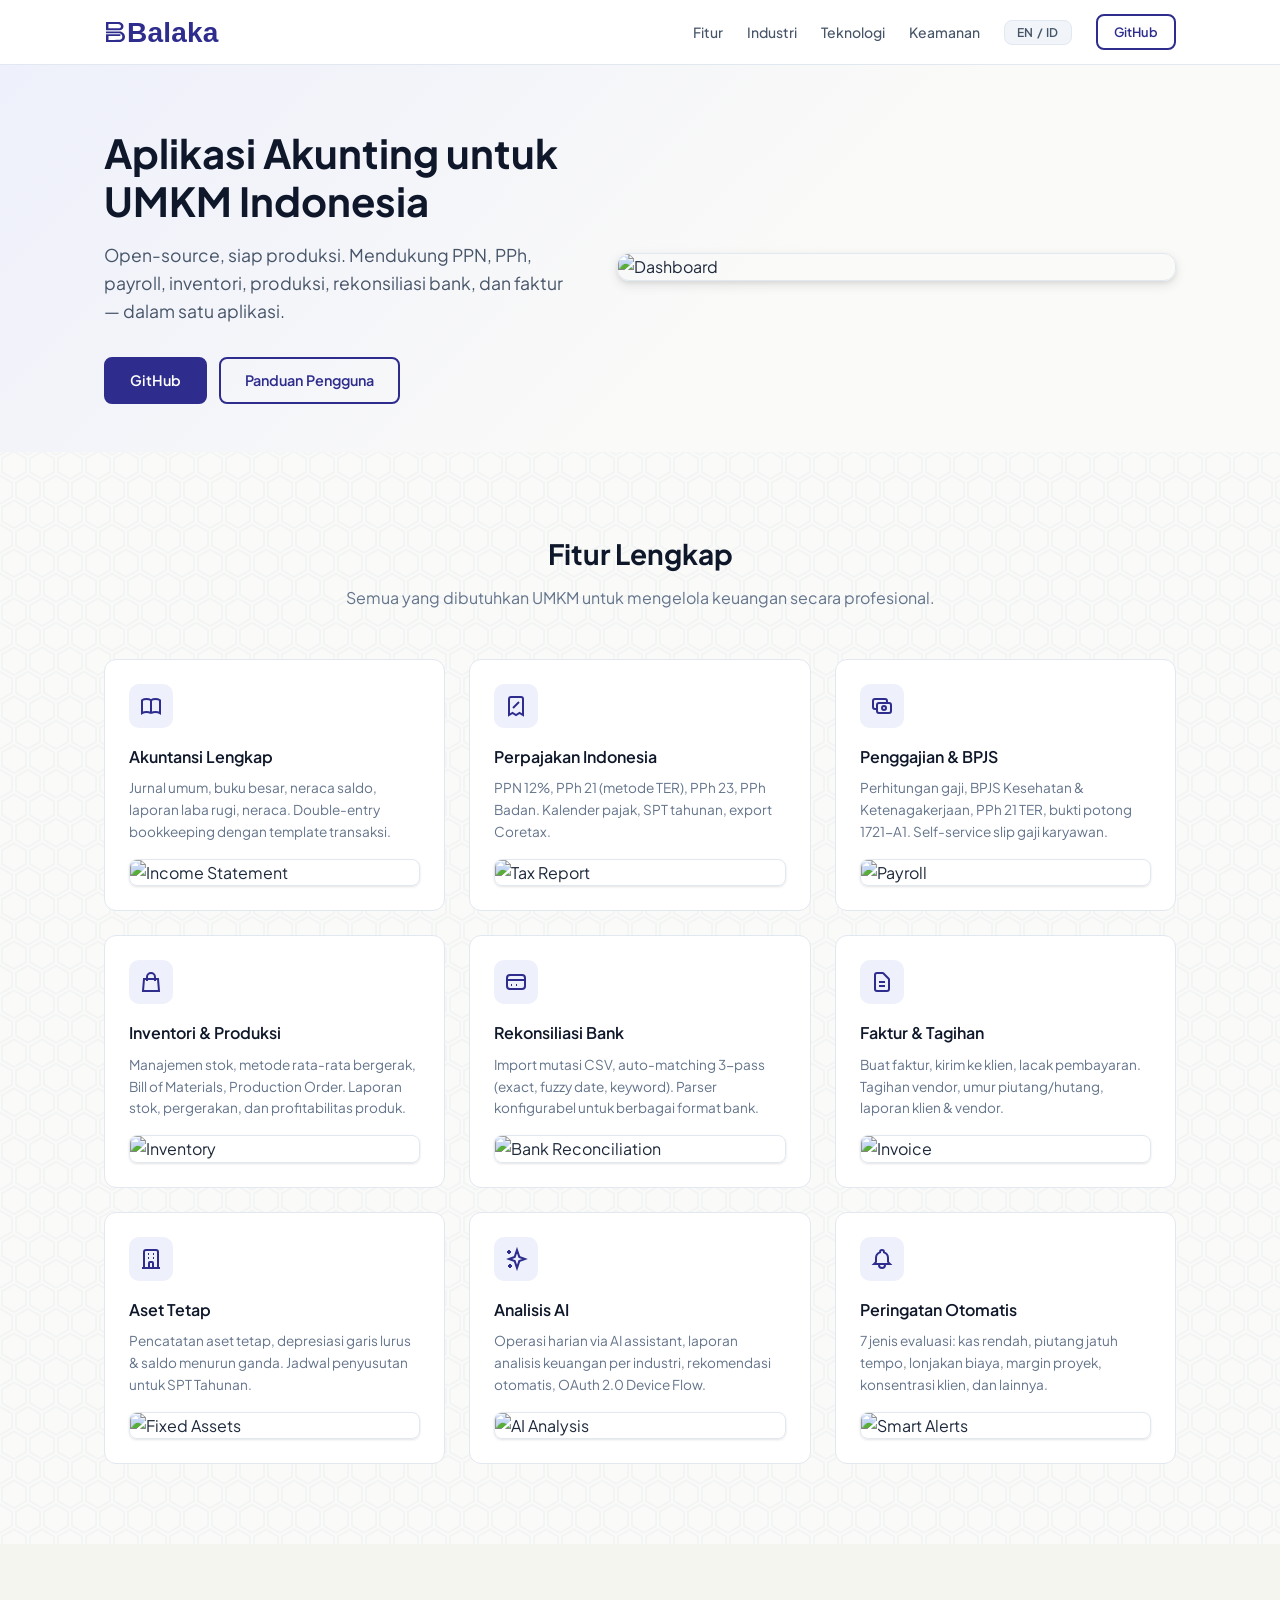
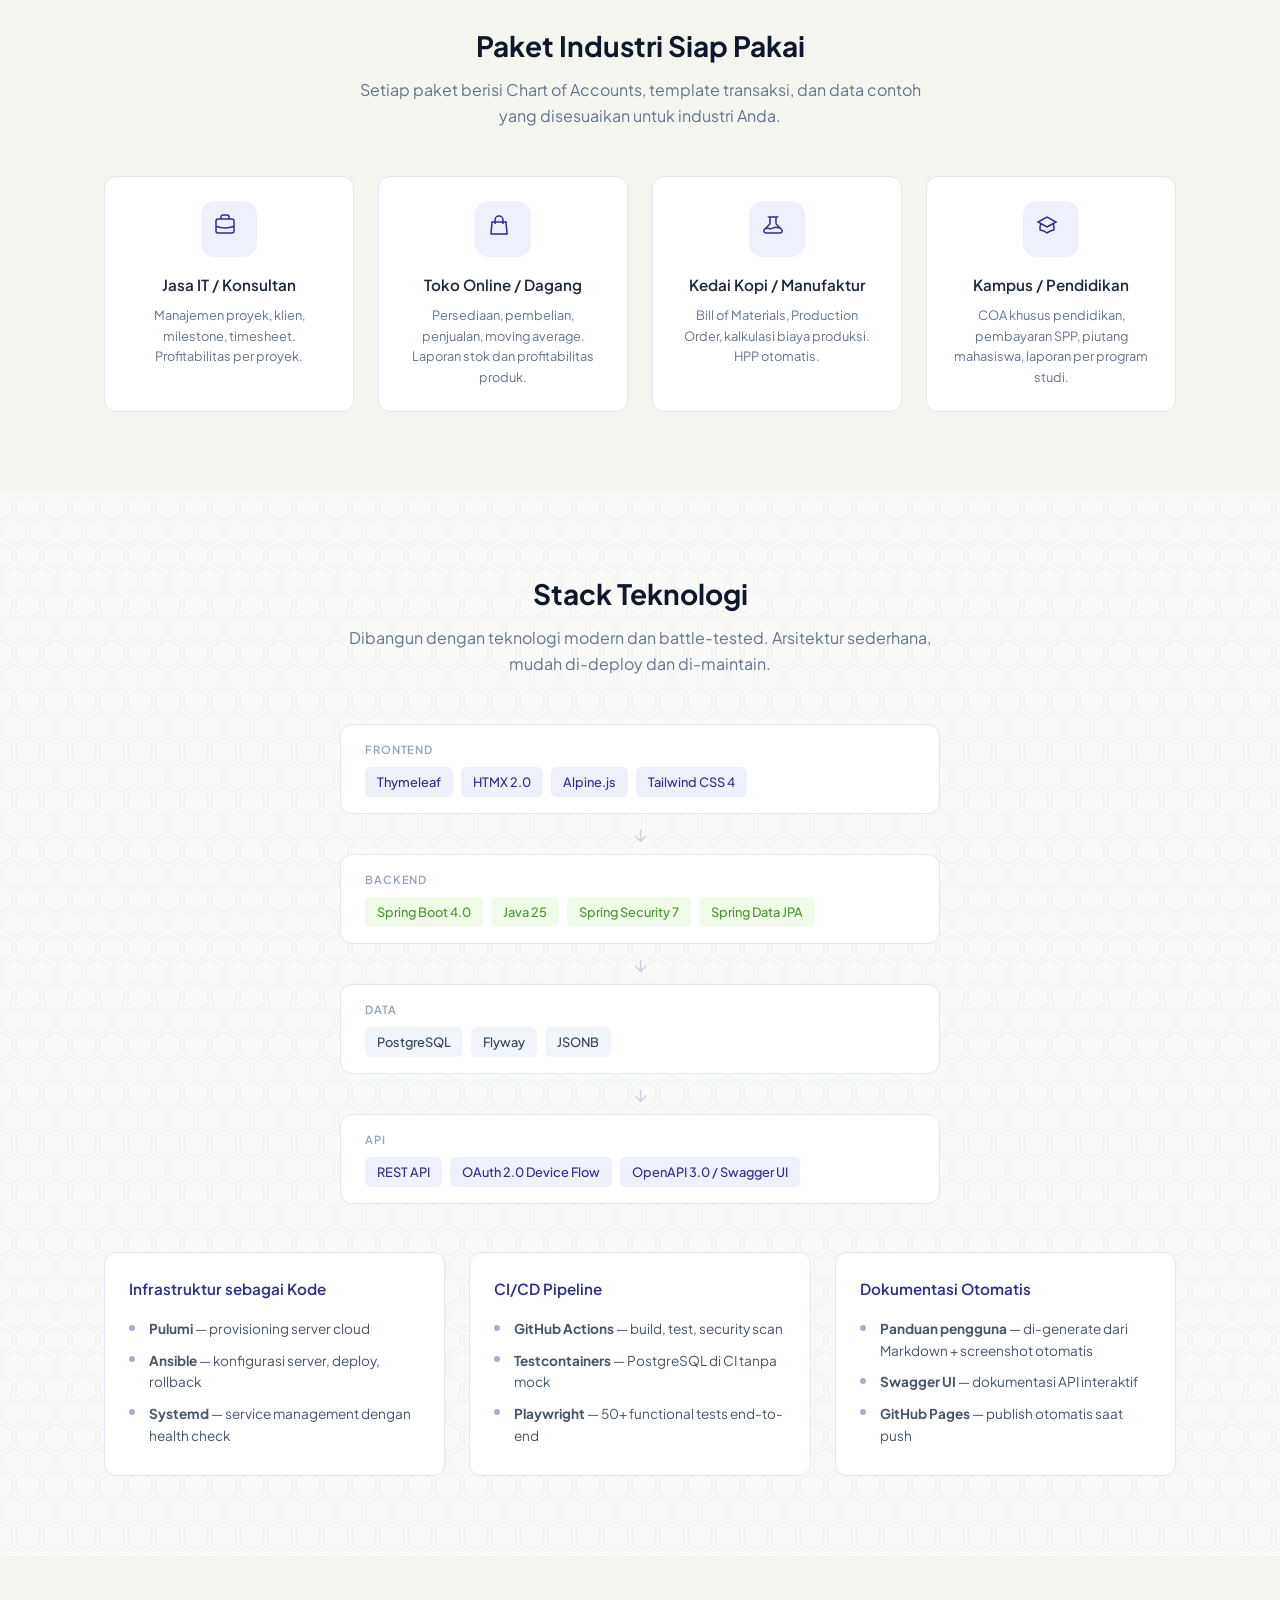
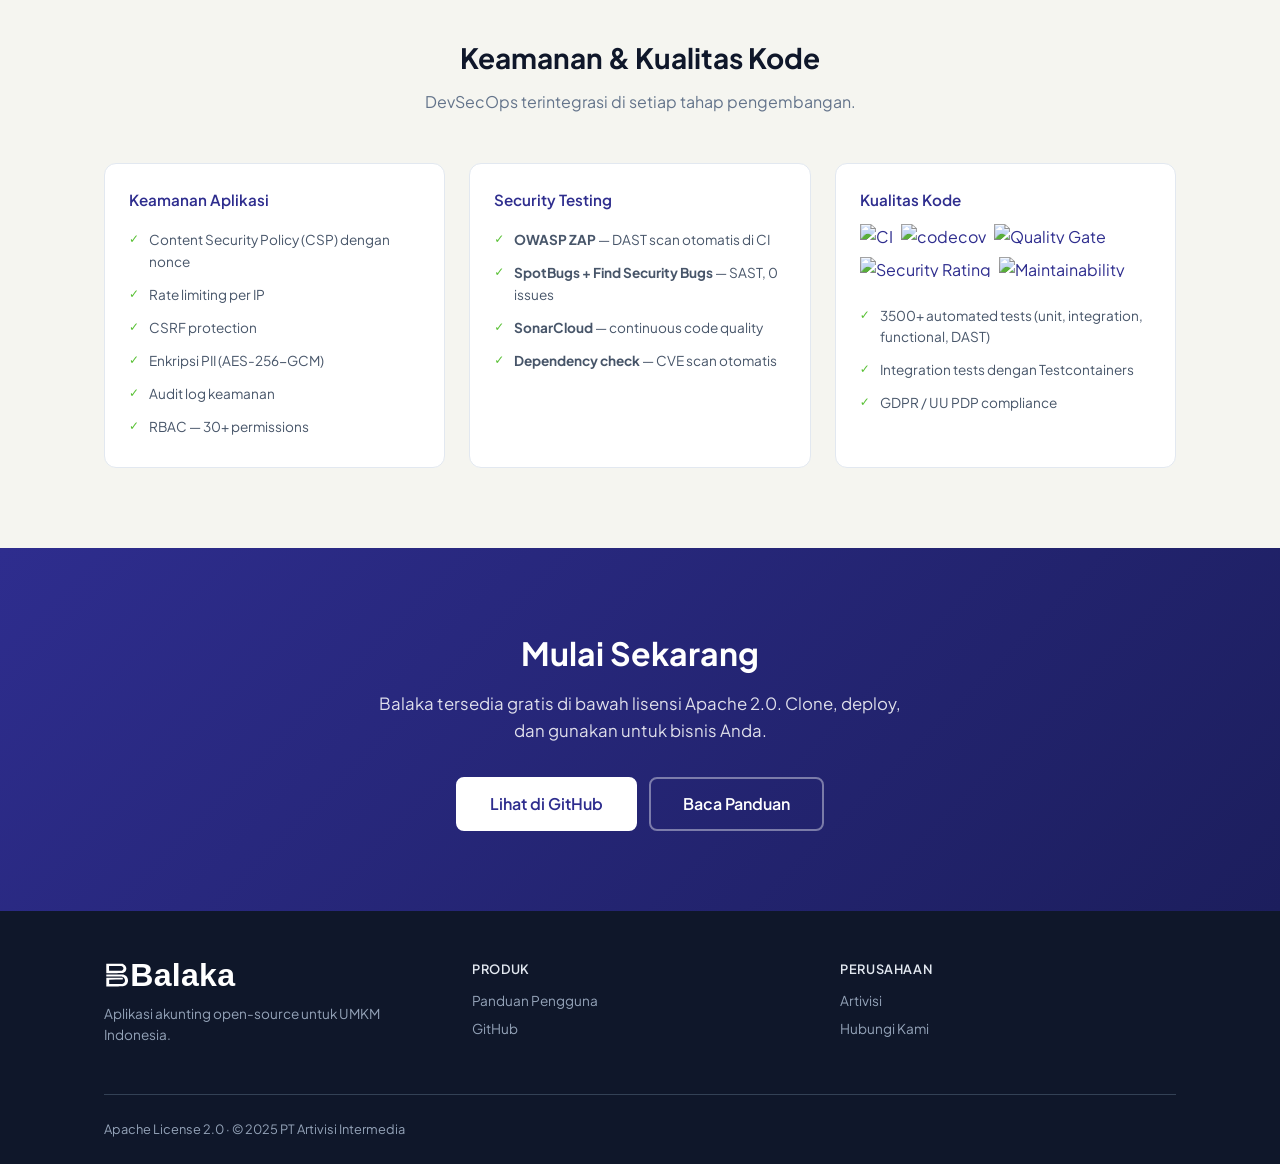
==== index.html @ e730ea61 "feat: add auto light/dark theme based on OS preference Uses prefers-color-scheme media query to swit" ====
<!DOCTYPE html>
<html lang="id">
<head>
<meta charset="UTF-8">
<meta name="viewport" content="width=device-width, initial-scale=1.0">
<title>Balaka — Aplikasi Akunting UMKM Indonesia</title>
<meta name="description" content="Open-source accounting application for Indonesian small businesses. Tax-compliant, multi-industry, production-ready.">
<link rel="icon" type="image/svg+xml" href="favicon.svg">
<link rel="preconnect" href="https://fonts.googleapis.com">
<link rel="preconnect" href="https://fonts.gstatic.com" crossorigin>
<link href="https://fonts.googleapis.com/css2?family=Plus+Jakarta+Sans:wght@400;500;600;700&display=swap" rel="stylesheet">
<link rel="stylesheet" href="style.css">
</head>
<body>

<!-- Navigation -->
<nav class="nav">
  <div class="container nav-inner">
    <a href="#" class="nav-logo">
      <img src="logo-full.svg" alt="Balaka" height="32" class="logo-light">
      <img src="logo-full-dark.svg" alt="Balaka" height="32" class="logo-dark">
    </a>
    <div class="nav-links">
      <a href="#features" data-id="Fitur" data-en="Features"></a>
      <a href="#industries" data-id="Industri" data-en="Industries"></a>
      <a href="#technology" data-id="Teknologi" data-en="Technology"></a>
      <a href="#security" data-id="Keamanan" data-en="Security"></a>
      <button class="lang-toggle" onclick="toggleLang()" title="Switch language">EN / ID</button>
      <a href="https://github.com/artivisi/balaka" class="btn btn-sm btn-outline">GitHub</a>
    </div>
    <button class="nav-menu-btn" onclick="toggleMenu()" aria-label="Menu">
      <svg width="24" height="24" fill="none" stroke="currentColor" stroke-width="2"><path d="M4 6h16M4 12h16M4 18h16"/></svg>
    </button>
  </div>
  <div class="nav-mobile" id="mobile-menu">
    <a href="#features" onclick="toggleMenu()" data-id="Fitur" data-en="Features"></a>
    <a href="#industries" onclick="toggleMenu()" data-id="Industri" data-en="Industries"></a>
    <a href="#technology" onclick="toggleMenu()" data-id="Teknologi" data-en="Technology"></a>
    <a href="#security" onclick="toggleMenu()" data-id="Keamanan" data-en="Security"></a>
    <button class="lang-toggle" onclick="toggleLang()" style="margin:0.5rem 0;">EN / ID</button>
    <a href="https://github.com/artivisi/balaka" class="btn btn-sm btn-outline">GitHub</a>
  </div>
</nav>

<!-- Hero -->
<header class="hero">
  <div class="container hero-inner">
    <div class="hero-text">
      <h1>
        <span data-id="Aplikasi Akunting untuk UMKM Indonesia" data-en="Accounting Application for Indonesian SMEs"></span>
      </h1>
      <p class="hero-sub" data-id="Open-source, siap produksi. Mendukung PPN, PPh, payroll, inventori, produksi, rekonsiliasi bank, dan faktur — dalam satu aplikasi." data-en="Open-source, production-ready. Supports VAT, income tax, payroll, inventory, production, bank reconciliation, and invoicing — in one application."></p>
      <div class="hero-actions">
        <a href="https://github.com/artivisi/balaka" class="btn btn-primary">GitHub</a>
        <a href="https://artivisi.com/balaka/" class="btn btn-outline" data-id="Panduan Pengguna" data-en="User Manual"></a>
      </div>
    </div>
    <div class="hero-screenshot">
      <img src="https://artivisi.com/balaka/screenshots/service/dashboard.png" alt="Dashboard" loading="lazy">
    </div>
  </div>
</header>

<!-- Features -->
<section id="features" class="section">
  <div class="container">
    <h2 class="section-title" data-id="Fitur Lengkap" data-en="Complete Features"></h2>
    <p class="section-sub" data-id="Semua yang dibutuhkan UMKM untuk mengelola keuangan secara profesional." data-en="Everything SMEs need to manage finances professionally."></p>

    <div class="features-grid">

      <div class="feature-card">
        <div class="feature-icon">
          <svg width="24" height="24" fill="none" stroke="currentColor" stroke-width="2"><path d="M12 6.253v13m0-13C10.832 5.477 9.246 5 7.5 5S4.168 5.477 3 6.253v13C4.168 18.477 5.754 18 7.5 18s3.332.477 4.5 1.253m0-13C13.168 5.477 14.754 5 16.5 5c1.747 0 3.332.477 4.5 1.253v13C19.832 18.477 18.247 18 16.5 18c-1.746 0-3.332.477-4.5 1.253"/></svg>
        </div>
        <h3 data-id="Akuntansi Lengkap" data-en="Full Accounting"></h3>
        <p data-id="Jurnal umum, buku besar, neraca saldo, laporan laba rugi, neraca. Double-entry bookkeeping dengan template transaksi." data-en="General ledger, trial balance, income statement, balance sheet. Double-entry bookkeeping with transaction templates."></p>
        <img src="https://artivisi.com/balaka/screenshots/service/report-income-statement.png" alt="Income Statement" class="feature-screenshot" loading="lazy">
      </div>

      <div class="feature-card">
        <div class="feature-icon">
          <svg width="24" height="24" fill="none" stroke="currentColor" stroke-width="2"><path d="M9 14l6-6m-5.5.5h.01m4.99 5h.01M19 21V5a2 2 0 00-2-2H7a2 2 0 00-2 2v16l3.5-2 3.5 2 3.5-2 3.5 2z"/></svg>
        </div>
        <h3 data-id="Perpajakan Indonesia" data-en="Indonesian Tax Compliance"></h3>
        <p data-id="PPN 12%, PPh 21 (metode TER), PPh 23, PPh Badan. Kalender pajak, SPT tahunan, export Coretax." data-en="12% VAT, Income Tax Art. 21 (TER method), Art. 23, Corporate Tax. Tax calendar, annual returns, Coretax export."></p>
        <img src="https://artivisi.com/balaka/screenshots/reports-ppn-summary.png" alt="Tax Report" class="feature-screenshot" loading="lazy">
      </div>

      <div class="feature-card">
        <div class="feature-icon">
          <svg width="24" height="24" fill="none" stroke="currentColor" stroke-width="2"><path d="M17 9V7a2 2 0 00-2-2H5a2 2 0 00-2 2v6a2 2 0 002 2h2m2 4h10a2 2 0 002-2v-6a2 2 0 00-2-2H9a2 2 0 00-2 2v6a2 2 0 002 2zm7-5a2 2 0 11-4 0 2 2 0 014 0z"/></svg>
        </div>
        <h3 data-id="Penggajian & BPJS" data-en="Payroll & Social Security"></h3>
        <p data-id="Perhitungan gaji, BPJS Kesehatan & Ketenagakerjaan, PPh 21 TER, bukti potong 1721-A1. Self-service slip gaji karyawan." data-en="Salary calculation, health & employment insurance, PPh 21 TER method, tax withholding certificates. Employee self-service payslips."></p>
        <img src="https://artivisi.com/balaka/screenshots/payroll-detail.png" alt="Payroll" class="feature-screenshot" loading="lazy">
      </div>

      <div class="feature-card">
        <div class="feature-icon">
          <svg width="24" height="24" fill="none" stroke="currentColor" stroke-width="2"><path d="M16 11V7a4 4 0 00-8 0v4M5 9h14l1 12H4L5 9z"/></svg>
        </div>
        <h3 data-id="Inventori & Produksi" data-en="Inventory & Production"></h3>
        <p data-id="Manajemen stok, metode rata-rata bergerak, Bill of Materials, Production Order. Laporan stok, pergerakan, dan profitabilitas produk." data-en="Stock management, moving average costing, Bill of Materials, Production Orders. Stock, movement, and product profitability reports."></p>
        <img src="https://artivisi.com/balaka/screenshots/seller/report-stock-balance.png" alt="Inventory" class="feature-screenshot" loading="lazy">
      </div>

      <div class="feature-card">
        <div class="feature-icon">
          <svg width="24" height="24" fill="none" stroke="currentColor" stroke-width="2"><path d="M3 10h18M7 15h1m4 0h1m-7 4h12a3 3 0 003-3V8a3 3 0 00-3-3H6a3 3 0 00-3 3v8a3 3 0 003 3z"/></svg>
        </div>
        <h3 data-id="Rekonsiliasi Bank" data-en="Bank Reconciliation"></h3>
        <p data-id="Import mutasi CSV, auto-matching 3-pass (exact, fuzzy date, keyword). Parser konfigurabel untuk berbagai format bank." data-en="CSV statement import, 3-pass auto-matching (exact, fuzzy date, keyword). Configurable parsers for various bank formats."></p>
        <img src="https://artivisi.com/balaka/screenshots/bank-recon/recon-detail.png" alt="Bank Reconciliation" class="feature-screenshot" loading="lazy">
      </div>

      <div class="feature-card">
        <div class="feature-icon">
          <svg width="24" height="24" fill="none" stroke="currentColor" stroke-width="2"><path d="M9 12h6m-6 4h6m2 5H7a2 2 0 01-2-2V5a2 2 0 012-2h5.586a1 1 0 01.707.293l5.414 5.414a1 1 0 01.293.707V19a2 2 0 01-2 2z"/></svg>
        </div>
        <h3 data-id="Faktur & Tagihan" data-en="Invoices & Bills"></h3>
        <p data-id="Buat faktur, kirim ke klien, lacak pembayaran. Tagihan vendor, umur piutang/hutang, laporan klien & vendor." data-en="Create invoices, send to clients, track payments. Vendor bills, receivable/payable aging, client & vendor statements."></p>
        <img src="https://artivisi.com/balaka/screenshots/service/clients-list.png" alt="Invoice" class="feature-screenshot" loading="lazy">
      </div>

      <div class="feature-card">
        <div class="feature-icon">
          <svg width="24" height="24" fill="none" stroke="currentColor" stroke-width="2"><path d="M19 21V5a2 2 0 00-2-2H7a2 2 0 00-2 2v16m14 0h2m-2 0h-5m-9 0H3m2 0h5M9 7h1m-1 4h1m4-4h1m-1 4h1m-5 10v-5a1 1 0 011-1h2a1 1 0 011 1v5m-4 0h4"/></svg>
        </div>
        <h3 data-id="Aset Tetap" data-en="Fixed Assets"></h3>
        <p data-id="Pencatatan aset tetap, depresiasi garis lurus & saldo menurun ganda. Jadwal penyusutan untuk SPT Tahunan." data-en="Fixed asset recording, straight-line & double-declining depreciation. Depreciation schedules for annual tax returns."></p>
        <img src="https://artivisi.com/balaka/screenshots/assets-depreciation.png" alt="Fixed Assets" class="feature-screenshot" loading="lazy">
      </div>

      <div class="feature-card">
        <div class="feature-icon">
          <svg width="24" height="24" fill="none" stroke="currentColor" stroke-width="2"><path d="M5 3v4M3 5h4M6 17v4m-2-2h4m5-16l2.286 6.857L21 12l-5.714 2.143L13 21l-2.286-6.857L5 12l5.714-2.143L13 3z"/></svg>
        </div>
        <h3 data-id="Analisis AI" data-en="AI Analysis"></h3>
        <p data-id="Operasi harian via AI assistant, laporan analisis keuangan per industri, rekomendasi otomatis, OAuth 2.0 Device Flow." data-en="Daily operations via AI assistant, industry-specific financial analysis reports, automated recommendations, OAuth 2.0 Device Flow."></p>
        <img src="https://artivisi.com/balaka/screenshots/analysis-reports/detail-top.png" alt="AI Analysis" class="feature-screenshot" loading="lazy">
      </div>

      <div class="feature-card">
        <div class="feature-icon">
          <svg width="24" height="24" fill="none" stroke="currentColor" stroke-width="2"><path d="M15 17h5l-1.405-1.405A2.032 2.032 0 0118 14.158V11a6.002 6.002 0 00-4-5.659V5a2 2 0 10-4 0v.341C7.67 6.165 6 8.388 6 11v3.159c0 .538-.214 1.055-.595 1.436L4 17h5m6 0v1a3 3 0 11-6 0v-1m6 0H9"/></svg>
        </div>
        <h3 data-id="Peringatan Otomatis" data-en="Smart Alerts"></h3>
        <p data-id="7 jenis evaluasi: kas rendah, piutang jatuh tempo, lonjakan biaya, margin proyek, konsentrasi klien, dan lainnya." data-en="7 evaluator types: low cash, overdue receivables, expense spikes, project margin drops, client concentration, and more."></p>
        <img src="https://artivisi.com/balaka/screenshots/tax-calendar.png" alt="Smart Alerts" class="feature-screenshot" loading="lazy">
      </div>

    </div>
  </div>
</section>

<!-- Industries -->
<section id="industries" class="section section-alt">
  <div class="container">
    <h2 class="section-title" data-id="Paket Industri Siap Pakai" data-en="Ready-to-Use Industry Packs"></h2>
    <p class="section-sub" data-id="Setiap paket berisi Chart of Accounts, template transaksi, dan data contoh yang disesuaikan untuk industri Anda." data-en="Each pack includes Chart of Accounts, transaction templates, and sample data tailored for your industry."></p>

    <div class="industry-grid">
      <div class="industry-card">
        <div class="industry-icon">
          <svg width="32" height="32" fill="none" stroke="currentColor" stroke-width="1.5"><path d="M21 13.255A23.931 23.931 0 0112 15c-3.183 0-6.22-.62-9-1.745M16 6V4a2 2 0 00-2-2h-4a2 2 0 00-2 2v2m4 6h.01M5 20h14a2 2 0 002-2V8a2 2 0 00-2-2H5a2 2 0 00-2 2v10a2 2 0 002 2z"/></svg>
        </div>
        <h3 data-id="Jasa IT / Konsultan" data-en="IT / Consulting Services"></h3>
        <p data-id="Manajemen proyek, klien, milestone, timesheet. Profitabilitas per proyek." data-en="Project management, clients, milestones, timesheets. Per-project profitability."></p>
      </div>
      <div class="industry-card">
        <div class="industry-icon">
          <svg width="32" height="32" fill="none" stroke="currentColor" stroke-width="1.5"><path d="M16 11V7a4 4 0 00-8 0v4M5 9h14l1 12H4L5 9z"/></svg>
        </div>
        <h3 data-id="Toko Online / Dagang" data-en="Online Seller / Trading"></h3>
        <p data-id="Persediaan, pembelian, penjualan, moving average. Laporan stok dan profitabilitas produk." data-en="Inventory, purchases, sales, moving average costing. Stock and product profitability reports."></p>
      </div>
      <div class="industry-card">
        <div class="industry-icon">
          <svg width="32" height="32" fill="none" stroke="currentColor" stroke-width="1.5"><path d="M19.428 15.428a2 2 0 00-1.022-.547l-2.387-.477a6 6 0 00-3.86.517l-.318.158a6 6 0 01-3.86.517L6.05 15.21a2 2 0 00-1.806.547M8 4h8l-1 1v5.172a2 2 0 00.586 1.414l5 5c1.26 1.26.367 3.414-1.415 3.414H4.828c-1.782 0-2.674-2.154-1.414-3.414l5-5A2 2 0 009 10.172V5L8 4z"/></svg>
        </div>
        <h3 data-id="Kedai Kopi / Manufaktur" data-en="Coffee Shop / Manufacturing"></h3>
        <p data-id="Bill of Materials, Production Order, kalkulasi biaya produksi. HPP otomatis." data-en="Bill of Materials, Production Orders, production cost calculation. Automatic COGS."></p>
      </div>
      <div class="industry-card">
        <div class="industry-icon">
          <svg width="32" height="32" fill="none" stroke="currentColor" stroke-width="1.5"><path d="M12 14l9-5-9-5-9 5 9 5z M12 14l6.16-3.422a12.083 12.083 0 01.665 6.479A11.952 11.952 0 0012 20.055a11.952 11.952 0 00-6.824-2.998 12.078 12.078 0 01.665-6.479L12 14z"/></svg>
        </div>
        <h3 data-id="Kampus / Pendidikan" data-en="Campus / Education"></h3>
        <p data-id="COA khusus pendidikan, pembayaran SPP, piutang mahasiswa, laporan per program studi." data-en="Education-specific COA, tuition payments, student receivables, per-program reports."></p>
      </div>
    </div>
  </div>
</section>

<!-- Technology -->
<section id="technology" class="section">
  <div class="container">
    <h2 class="section-title" data-id="Stack Teknologi" data-en="Technology Stack"></h2>
    <p class="section-sub" data-id="Dibangun dengan teknologi modern dan battle-tested. Arsitektur sederhana, mudah di-deploy dan di-maintain." data-en="Built with modern, battle-tested technology. Simple architecture, easy to deploy and maintain."></p>

    <div class="arch-diagram">
      <div class="arch-layer">
        <div class="arch-label">Frontend</div>
        <div class="arch-items">
          <span class="arch-badge">Thymeleaf</span>
          <span class="arch-badge">HTMX 2.0</span>
          <span class="arch-badge">Alpine.js</span>
          <span class="arch-badge">Tailwind CSS 4</span>
        </div>
      </div>
      <div class="arch-arrow">&darr;</div>
      <div class="arch-layer">
        <div class="arch-label">Backend</div>
        <div class="arch-items">
          <span class="arch-badge accent">Spring Boot 4.0</span>
          <span class="arch-badge accent">Java 25</span>
          <span class="arch-badge accent">Spring Security 7</span>
          <span class="arch-badge accent">Spring Data JPA</span>
        </div>
      </div>
      <div class="arch-arrow">&darr;</div>
      <div class="arch-layer">
        <div class="arch-label">Data</div>
        <div class="arch-items">
          <span class="arch-badge dark">PostgreSQL</span>
          <span class="arch-badge dark">Flyway</span>
          <span class="arch-badge dark">JSONB</span>
        </div>
      </div>
      <div class="arch-arrow">&darr;</div>
      <div class="arch-layer">
        <div class="arch-label">API</div>
        <div class="arch-items">
          <span class="arch-badge">REST API</span>
          <span class="arch-badge">OAuth 2.0 Device Flow</span>
          <span class="arch-badge">OpenAPI 3.0 / Swagger UI</span>
        </div>
      </div>
    </div>

    <div class="tech-grid">
      <div class="tech-card">
        <h3 data-id="Infrastruktur sebagai Kode" data-en="Infrastructure as Code"></h3>
        <ul>
          <li><strong>Pulumi</strong> <span data-id="— provisioning server cloud" data-en="— cloud server provisioning"></span></li>
          <li><strong>Ansible</strong> <span data-id="— konfigurasi server, deploy, rollback" data-en="— server configuration, deployment, rollback"></span></li>
          <li><strong>Systemd</strong> <span data-id="— service management dengan health check" data-en="— service management with health checks"></span></li>
        </ul>
      </div>
      <div class="tech-card">
        <h3 data-id="CI/CD Pipeline" data-en="CI/CD Pipeline"></h3>
        <ul>
          <li><strong>GitHub Actions</strong> <span data-id="— build, test, security scan" data-en="— build, test, security scan"></span></li>
          <li><strong>Testcontainers</strong> <span data-id="— PostgreSQL di CI tanpa mock" data-en="— real PostgreSQL in CI, no mocks"></span></li>
          <li><strong>Playwright</strong> <span data-id="— 50+ functional tests end-to-end" data-en="— 3500+ tests (unit, integration, E2E, DAST)"></span></li>
        </ul>
      </div>
      <div class="tech-card">
        <h3 data-id="Dokumentasi Otomatis" data-en="Automated Documentation"></h3>
        <ul>
          <li><strong data-id="Panduan pengguna" data-en="User manual"></strong> <span data-id="— di-generate dari Markdown + screenshot otomatis" data-en="— generated from Markdown + automated screenshots"></span></li>
          <li><strong>Swagger UI</strong> <span data-id="— dokumentasi API interaktif" data-en="— interactive API documentation"></span></li>
          <li><strong>GitHub Pages</strong> <span data-id="— publish otomatis saat push" data-en="— auto-publish on push"></span></li>
        </ul>
      </div>
    </div>
  </div>
</section>

<!-- Security & Quality -->
<section id="security" class="section section-alt">
  <div class="container">
    <h2 class="section-title" data-id="Keamanan & Kualitas Kode" data-en="Security & Code Quality"></h2>
    <p class="section-sub" data-id="DevSecOps terintegrasi di setiap tahap pengembangan." data-en="DevSecOps integrated at every stage of development."></p>

    <div class="security-grid">
      <div class="security-card">
        <h3 data-id="Keamanan Aplikasi" data-en="Application Security"></h3>
        <ul>
          <li data-id="Content Security Policy (CSP) dengan nonce" data-en="Content Security Policy (CSP) with nonce"></li>
          <li data-id="Rate limiting per IP" data-en="Per-IP rate limiting"></li>
          <li data-id="CSRF protection" data-en="CSRF protection"></li>
          <li data-id="Enkripsi PII (AES-256-GCM)" data-en="PII encryption (AES-256-GCM)"></li>
          <li data-id="Audit log keamanan" data-en="Security audit log"></li>
          <li data-id="RBAC — 30+ permissions" data-en="RBAC — 30+ permissions"></li>
        </ul>
      </div>
      <div class="security-card">
        <h3 data-id="Security Testing" data-en="Security Testing"></h3>
        <ul>
          <li><strong>OWASP ZAP</strong> <span data-id="— DAST scan otomatis di CI" data-en="— automated DAST scan in CI"></span></li>
          <li><strong>SpotBugs + Find Security Bugs</strong> <span data-id="— SAST, 0 issues" data-en="— SAST, 0 issues"></span></li>
          <li><strong>SonarCloud</strong> <span data-id="— continuous code quality" data-en="— continuous code quality"></span></li>
          <li><strong>Dependency check</strong> <span data-id="— CVE scan otomatis" data-en="— automated CVE scanning"></span></li>
        </ul>
      </div>
      <div class="security-card">
        <h3 data-id="Kualitas Kode" data-en="Code Quality"></h3>
        <div class="badges">
          <a href="https://github.com/artivisi/balaka/actions/workflows/ci.yml"><img src="https://github.com/artivisi/balaka/actions/workflows/ci.yml/badge.svg" alt="CI"></a>
          <a href="https://codecov.io/gh/artivisi/balaka"><img src="https://codecov.io/gh/artivisi/balaka/graph/badge.svg" alt="codecov"></a>
          <a href="https://sonarcloud.io/summary/new_code?id=artivisi_aplikasi-akunting"><img src="https://sonarcloud.io/api/project_badges/measure?project=artivisi_aplikasi-akunting&metric=alert_status" alt="Quality Gate"></a>
          <a href="https://sonarcloud.io/summary/new_code?id=artivisi_aplikasi-akunting"><img src="https://sonarcloud.io/api/project_badges/measure?project=artivisi_aplikasi-akunting&metric=security_rating" alt="Security Rating"></a>
          <a href="https://sonarcloud.io/summary/new_code?id=artivisi_aplikasi-akunting"><img src="https://sonarcloud.io/api/project_badges/measure?project=artivisi_aplikasi-akunting&metric=sqale_rating" alt="Maintainability"></a>
        </div>
        <ul style="margin-top:1rem;">
          <li data-id="3500+ automated tests (unit, integration, functional, DAST)" data-en="3500+ automated tests (unit, integration, functional, DAST)"></li>
          <li data-id="Integration tests dengan Testcontainers" data-en="Integration tests with Testcontainers"></li>
          <li data-id="GDPR / UU PDP compliance" data-en="GDPR / Indonesian PDP Act compliance"></li>
        </ul>
      </div>
    </div>
  </div>
</section>

<!-- CTA -->
<section class="section cta-section">
  <div class="container cta-inner">
    <h2 data-id="Mulai Sekarang" data-en="Get Started"></h2>
    <p data-id="Balaka tersedia gratis di bawah lisensi Apache 2.0. Clone, deploy, dan gunakan untuk bisnis Anda." data-en="Balaka is free under the Apache 2.0 license. Clone, deploy, and use it for your business."></p>
    <div class="cta-actions">
      <a href="https://github.com/artivisi/balaka" class="btn btn-primary btn-lg" data-id="Lihat di GitHub" data-en="View on GitHub"></a>
      <a href="https://artivisi.com/balaka/" class="btn btn-outline btn-lg" data-id="Baca Panduan" data-en="Read the Manual"></a>
    </div>
  </div>
</section>

<!-- Footer -->
<footer class="footer">
  <div class="container footer-inner">
    <div class="footer-brand">
      <img src="logo-full-dark.svg" alt="Balaka" height="28">
      <p data-id="Aplikasi akunting open-source untuk UMKM Indonesia." data-en="Open-source accounting application for Indonesian SMEs."></p>
    </div>
    <div class="footer-links">
      <div>
        <h4 data-id="Produk" data-en="Product"></h4>
        <a href="https://artivisi.com/balaka/" data-id="Panduan Pengguna" data-en="User Manual"></a>
        <a href="https://github.com/artivisi/balaka">GitHub</a>
      </div>
      <div>
        <h4 data-id="Perusahaan" data-en="Company"></h4>
        <a href="https://artivisi.com">Artivisi</a>
        <a href="mailto:info@artivisi.com" data-id="Hubungi Kami" data-en="Contact Us"></a>
      </div>
    </div>
    <div class="footer-bottom">
      <p>Apache License 2.0 &middot; &copy; 2025 <a href="https://artivisi.com">PT Artivisi Intermedia</a></p>
    </div>
  </div>
</footer>

<script>
let lang = (new URLSearchParams(location.search).get('lang')) || localStorage.getItem('balaka-lang') || 'id';
applyLang(lang);

function toggleLang() {
  lang = lang === 'id' ? 'en' : 'id';
  applyLang(lang);
}

function applyLang(l) {
  lang = l;
  localStorage.setItem('balaka-lang', l);
  document.documentElement.lang = l;
  document.querySelectorAll('[data-id]').forEach(el => {
    const text = el.getAttribute('data-' + l);
    if (text) el.textContent = text;
  });
  // Update URL without reload
  const url = new URL(location);
  url.searchParams.set('lang', l);
  history.replaceState(null, '', url);
}

function toggleMenu() {
  document.getElementById('mobile-menu').classList.toggle('open');
}

// Smooth scroll
document.querySelectorAll('a[href^="#"]').forEach(a => {
  a.addEventListener('click', e => {
    e.preventDefault();
    const target = document.querySelector(a.getAttribute('href'));
    if (target) target.scrollIntoView({ behavior: 'smooth', block: 'start' });
  });
});
</script>

</body>
</html>
---- style.css ----
/* ===== Variables ===== */
:root {
  --brand: #2E2D8E;
  --brand-light: #4654AC;
  --brand-dark: #1C1E5D;
  --brand-50: #eef0fb;
  --brand-100: #dde1f7;
  --accent: #58C034;
  --accent-dark: #47992a;

  --slate-50: #f8fafc;
  --slate-100: #f1f5f9;
  --slate-200: #e2e8f0;
  --slate-300: #cbd5e1;
  --slate-400: #94a3b8;
  --slate-500: #64748b;
  --slate-600: #475569;
  --slate-700: #334155;
  --slate-800: #1e293b;
  --slate-900: #0f172a;

  --radius: 12px;
  --radius-sm: 8px;
  --shadow: 0 1px 3px rgba(0,0,0,0.08), 0 1px 2px rgba(0,0,0,0.04);
  --shadow-lg: 0 4px 12px rgba(0,0,0,0.1), 0 2px 4px rgba(0,0,0,0.06);
}

/* ===== Reset ===== */
*, *::before, *::after { box-sizing: border-box; margin: 0; padding: 0; }
html { scroll-behavior: smooth; scroll-padding-top: 5rem; }
body {
  font-family: 'Plus Jakarta Sans', system-ui, -apple-system, sans-serif;
  color: var(--slate-800);
  line-height: 1.6;
  background-color: #fafaf8;
  background-image: url("data:image/svg+xml,%3Csvg xmlns='http://www.w3.org/2000/svg' width='28' height='49' viewBox='0 0 28 49'%3E%3Cg fill-rule='evenodd'%3E%3Cg fill='%23cbd5e1' fill-opacity='0.15'%3E%3Cpath d='M13.99 9.25l13 7.5v15l-13 7.5L1 31.75v-15l12.99-7.5zM3 17.9v12.7l10.99 6.34 11-6.35V17.9l-11-6.34L3 17.9zM0 15l12.98-7.5V0h-2v6.35L0 12.69v2.3zm0 18.5L12.98 41v8h-2v-6.85L0 35.81v-2.3zM15 0v7.5L27.99 15H28v-2.31h-.01L17 6.35V0h-2zm0 49v-8l12.99-7.5H28v2.31h-.01L17 42.15V49h-2z'/%3E%3C/g%3E%3C/g%3E%3C/svg%3E");
  -webkit-font-smoothing: antialiased;
}
img { max-width: 100%; height: auto; display: block; }
a { color: var(--brand); text-decoration: none; }
a:hover { color: var(--brand-light); }
ul { list-style: none; }

/* ===== Layout ===== */
.container {
  max-width: 1120px;
  margin: 0 auto;
  padding: 0 1.5rem;
}

/* ===== Buttons ===== */
.btn {
  display: inline-flex;
  align-items: center;
  justify-content: center;
  padding: 0.625rem 1.5rem;
  border-radius: var(--radius-sm);
  font-family: inherit;
  font-size: 0.9rem;
  font-weight: 600;
  cursor: pointer;
  transition: all 0.15s ease;
  border: 2px solid transparent;
}
.btn-primary {
  background: var(--brand);
  color: white;
  border-color: var(--brand);
}
.btn-primary:hover { background: var(--brand-light); border-color: var(--brand-light); color: white; }
.btn-outline {
  background: transparent;
  color: var(--brand);
  border-color: var(--brand);
}
.btn-outline:hover { background: var(--brand-50); color: var(--brand); }
.btn-sm { padding: 0.375rem 1rem; font-size: 0.8rem; }
.btn-lg { padding: 0.75rem 2rem; font-size: 1rem; }

/* ===== Nav ===== */
.nav {
  position: sticky;
  top: 0;
  z-index: 100;
  background: white;
  border-bottom: 1px solid var(--slate-200);
}
.nav-inner {
  display: flex;
  align-items: center;
  justify-content: space-between;
  height: 4rem;
}
.nav-logo img { height: 28px; }
.nav-logo .logo-dark { display: none; }
.nav-links {
  display: flex;
  align-items: center;
  gap: 1.5rem;
}
.nav-links a:not(.btn) {
  font-size: 0.875rem;
  font-weight: 500;
  color: var(--slate-600);
}
.nav-links a:not(.btn):hover { color: var(--brand); }
.nav-menu-btn {
  display: none;
  background: none;
  border: none;
  cursor: pointer;
  color: var(--slate-600);
}
.nav-mobile {
  display: none;
  flex-direction: column;
  padding: 1rem 1.5rem;
  border-top: 1px solid var(--slate-200);
  background: white;
}
.nav-mobile.open { display: flex; }
.nav-mobile a { padding: 0.5rem 0; font-size: 0.9rem; color: var(--slate-600); }
.lang-toggle {
  background: var(--slate-100);
  border: 1px solid var(--slate-200);
  border-radius: var(--radius-sm);
  padding: 0.25rem 0.75rem;
  font-size: 0.75rem;
  font-weight: 600;
  font-family: inherit;
  color: var(--slate-600);
  cursor: pointer;
  letter-spacing: 0.05em;
}
.lang-toggle:hover { background: var(--slate-200); }

@media (max-width: 768px) {
  .nav-links { display: none; }
  .nav-menu-btn { display: block; }
}

/* ===== Hero ===== */
.hero {
  padding: 4rem 0 3rem;
  background: linear-gradient(135deg, var(--brand-50) 0%, #fafaf8 60%);
}
.hero-inner {
  display: grid;
  grid-template-columns: 1fr 1.2fr;
  gap: 3rem;
  align-items: center;
}
.hero h1 {
  font-size: 2.5rem;
  font-weight: 700;
  line-height: 1.2;
  color: var(--slate-900);
  margin-bottom: 1rem;
}
.hero-sub {
  font-size: 1.1rem;
  color: var(--slate-600);
  margin-bottom: 2rem;
  max-width: 500px;
}
.hero-actions { display: flex; gap: 0.75rem; flex-wrap: wrap; }
.hero-screenshot img {
  border-radius: var(--radius);
  box-shadow: var(--shadow-lg);
  border: 1px solid var(--slate-200);
}

@media (max-width: 768px) {
  .hero-inner { grid-template-columns: 1fr; text-align: center; }
  .hero h1 { font-size: 1.75rem; }
  .hero-sub { margin-left: auto; margin-right: auto; }
  .hero-actions { justify-content: center; }
  .hero-screenshot { order: -1; }
}

/* ===== Sections ===== */
.section { padding: 5rem 0; }
.section-alt { background: #f5f5f0; }
.section-title {
  font-size: 1.75rem;
  font-weight: 700;
  color: var(--slate-900);
  text-align: center;
  margin-bottom: 0.5rem;
}
.section-sub {
  text-align: center;
  color: var(--slate-500);
  max-width: 600px;
  margin: 0 auto 3rem;
}

/* ===== Features Grid ===== */
.features-grid {
  display: grid;
  grid-template-columns: repeat(3, 1fr);
  gap: 1.5rem;
}
.feature-card {
  background: white;
  border: 1px solid var(--slate-200);
  border-radius: var(--radius);
  padding: 1.5rem;
  transition: box-shadow 0.2s ease;
}
.feature-card:hover { box-shadow: var(--shadow-lg); }
.feature-icon {
  width: 44px;
  height: 44px;
  background: var(--brand-50);
  border-radius: 10px;
  display: flex;
  align-items: center;
  justify-content: center;
  margin-bottom: 1rem;
  color: var(--brand);
}
.feature-card h3 {
  font-size: 1rem;
  font-weight: 600;
  margin-bottom: 0.5rem;
  color: var(--slate-900);
}
.feature-card > p {
  font-size: 0.85rem;
  color: var(--slate-500);
  margin-bottom: 1rem;
}
.feature-screenshot {
  border-radius: var(--radius-sm);
  border: 1px solid var(--slate-200);
  box-shadow: var(--shadow);
}

@media (max-width: 900px) { .features-grid { grid-template-columns: repeat(2, 1fr); } }
@media (max-width: 600px) { .features-grid { grid-template-columns: 1fr; } }

/* ===== Industry Grid ===== */
.industry-grid {
  display: grid;
  grid-template-columns: repeat(4, 1fr);
  gap: 1.5rem;
}
.industry-card {
  background: white;
  border: 1px solid var(--slate-200);
  border-radius: var(--radius);
  padding: 1.5rem;
  text-align: center;
}
.industry-icon {
  width: 56px;
  height: 56px;
  background: var(--brand-50);
  border-radius: 14px;
  display: flex;
  align-items: center;
  justify-content: center;
  margin: 0 auto 1rem;
  color: var(--brand);
}
.industry-card h3 {
  font-size: 0.95rem;
  font-weight: 600;
  margin-bottom: 0.5rem;
}
.industry-card p {
  font-size: 0.8rem;
  color: var(--slate-500);
}

@media (max-width: 768px) { .industry-grid { grid-template-columns: repeat(2, 1fr); } }
@media (max-width: 480px) { .industry-grid { grid-template-columns: 1fr; } }

/* ===== Architecture Diagram ===== */
.arch-diagram {
  max-width: 600px;
  margin: 0 auto 3rem;
}
.arch-layer {
  background: white;
  border: 1px solid var(--slate-200);
  border-radius: var(--radius);
  padding: 1rem 1.5rem;
}
.arch-label {
  font-size: 0.7rem;
  font-weight: 600;
  text-transform: uppercase;
  letter-spacing: 0.08em;
  color: var(--slate-400);
  margin-bottom: 0.5rem;
}
.arch-items { display: flex; flex-wrap: wrap; gap: 0.5rem; }
.arch-badge {
  display: inline-block;
  padding: 0.3rem 0.75rem;
  border-radius: 6px;
  font-size: 0.8rem;
  font-weight: 500;
  background: var(--brand-50);
  color: var(--brand);
}
.arch-badge.accent { background: #f0fbe9; color: var(--accent-dark); }
.arch-badge.dark { background: var(--slate-100); color: var(--slate-700); }
.arch-arrow {
  text-align: center;
  color: var(--slate-300);
  font-size: 1.25rem;
  padding: 0.25rem 0;
}

/* ===== Tech Grid ===== */
.tech-grid {
  display: grid;
  grid-template-columns: repeat(3, 1fr);
  gap: 1.5rem;
}
.tech-card {
  background: white;
  border: 1px solid var(--slate-200);
  border-radius: var(--radius);
  padding: 1.5rem;
}
.tech-card h3 {
  font-size: 0.95rem;
  font-weight: 600;
  margin-bottom: 0.75rem;
  color: var(--brand);
}
.tech-card ul { padding-left: 0; }
.tech-card li {
  font-size: 0.85rem;
  color: var(--slate-600);
  padding: 0.3rem 0;
  padding-left: 1.25rem;
  position: relative;
}
.tech-card li::before {
  content: '';
  position: absolute;
  left: 0;
  top: 0.7rem;
  width: 6px;
  height: 6px;
  border-radius: 50%;
  background: var(--brand);
  opacity: 0.4;
}

@media (max-width: 768px) { .tech-grid { grid-template-columns: 1fr; } }

/* ===== Security Grid ===== */
.security-grid {
  display: grid;
  grid-template-columns: repeat(3, 1fr);
  gap: 1.5rem;
}
.security-card {
  background: white;
  border: 1px solid var(--slate-200);
  border-radius: var(--radius);
  padding: 1.5rem;
}
.security-card h3 {
  font-size: 0.95rem;
  font-weight: 600;
  color: var(--brand);
  margin-bottom: 0.75rem;
}
.security-card li {
  font-size: 0.85rem;
  color: var(--slate-600);
  padding: 0.35rem 0;
  padding-left: 1.25rem;
  position: relative;
}
.security-card li::before {
  content: '✓';
  position: absolute;
  left: 0;
  color: var(--accent);
  font-weight: 700;
  font-size: 0.75rem;
}
.badges {
  display: flex;
  flex-wrap: wrap;
  gap: 0.5rem;
}
.badges img { height: 20px; width: auto; display: inline-block; }

@media (max-width: 768px) { .security-grid { grid-template-columns: 1fr; } }

/* ===== CTA ===== */
.cta-section {
  background: linear-gradient(135deg, var(--brand) 0%, var(--brand-dark) 100%);
  color: white;
  text-align: center;
}
.cta-inner h2 {
  font-size: 2rem;
  font-weight: 700;
  margin-bottom: 0.75rem;
}
.cta-inner p {
  font-size: 1.05rem;
  opacity: 0.85;
  max-width: 550px;
  margin: 0 auto 2rem;
}
.cta-actions { display: flex; gap: 0.75rem; justify-content: center; flex-wrap: wrap; }
.cta-section .btn-primary {
  background: white;
  color: var(--brand);
  border-color: white;
}
.cta-section .btn-primary:hover { background: var(--slate-100); }
.cta-section .btn-outline {
  color: white;
  border-color: rgba(255,255,255,0.4);
}
.cta-section .btn-outline:hover { background: rgba(255,255,255,0.1); color: white; }

/* ===== Footer ===== */
.footer {
  background: var(--slate-900);
  color: var(--slate-400);
  padding: 3rem 0 1.5rem;
}
.footer-inner {
  display: grid;
  grid-template-columns: 1fr 1fr 1fr;
  gap: 2rem;
  align-items: start;
}
.footer-brand img {
  height: 32px;
  width: auto;
}
.footer-brand p {
  font-size: 0.85rem;
  margin-top: 0.75rem;
  max-width: 300px;
}
.footer-links { display: contents; }
.footer-links > div { display: flex; flex-direction: column; gap: 0.4rem; }
.footer-links h4 {
  font-size: 0.8rem;
  font-weight: 600;
  color: var(--slate-200);
  margin-bottom: 0.25rem;
  text-transform: uppercase;
  letter-spacing: 0.05em;
}
.footer-links a {
  font-size: 0.85rem;
  color: var(--slate-400);
}
.footer-links a:hover { color: white; }
.footer-bottom {
  grid-column: 1 / -1;
  border-top: 1px solid var(--slate-700);
  padding-top: 1.5rem;
  margin-top: 1rem;
  font-size: 0.8rem;
}
.footer-bottom a { color: var(--slate-400); }
.footer-bottom a:hover { color: white; }

@media (max-width: 768px) {
  .footer-inner { grid-template-columns: 1fr; }
  .footer-links { display: grid; grid-template-columns: 1fr 1fr; gap: 1.5rem; }
}

/* ===== Dark Mode ===== */
@media (prefers-color-scheme: dark) {
  body {
    background-color: #0f1218;
    color: #d1d8e4;
    background-image: url("data:image/svg+xml,%3Csvg xmlns='http://www.w3.org/2000/svg' width='28' height='49' viewBox='0 0 28 49'%3E%3Cg fill-rule='evenodd'%3E%3Cg fill='%23ffffff' fill-opacity='0.04'%3E%3Cpath d='M13.99 9.25l13 7.5v15l-13 7.5L1 31.75v-15l12.99-7.5zM3 17.9v12.7l10.99 6.34 11-6.35V17.9l-11-6.34L3 17.9zM0 15l12.98-7.5V0h-2v6.35L0 12.69v2.3zm0 18.5L12.98 41v8h-2v-6.85L0 35.81v-2.3zM15 0v7.5L27.99 15H28v-2.31h-.01L17 6.35V0h-2zm0 49v-8l12.99-7.5H28v2.31h-.01L17 42.15V49h-2z'/%3E%3C/g%3E%3C/g%3E%3C/svg%3E");
  }
  a { color: #7b8adb; }
  a:hover { color: #9aa6e8; }

  /* Nav */
  .nav { background: #151921; border-color: #2a3040; }
  .nav-mobile { background: #151921; border-color: #2a3040; }
  .nav-links a:not(.btn) { color: #a0aab8; }
  .nav-links a:not(.btn):hover { color: #7b8adb; }
  .nav-menu-btn { color: #a0aab8; }
  .lang-toggle { background: #232830; border-color: #2a3040; color: #a0aab8; }
  .lang-toggle:hover { background: #2f3540; }
  .btn-outline { color: #7b8adb; border-color: #7b8adb; }
  .btn-outline:hover { background: #1e2044; color: #9aa6e8; }

  /* Nav logo: hide light, show dark */
  .nav-logo .logo-light { display: none; }
  .nav-logo .logo-dark { display: block; }

  /* Hero */
  .hero { background: linear-gradient(135deg, #1a1d3a 0%, #0f1218 60%); }
  .hero h1 { color: #e8ecf2; }
  .hero-sub { color: #a0aab8; }
  .hero-screenshot img { border-color: #2a3040; }

  /* Sections */
  .section-alt { background: #151921; }
  .section-title { color: #e8ecf2; }
  .section-sub { color: #8090a4; }

  /* Feature cards */
  .feature-card { background: #1a1f2b; border-color: #2a3040; }
  .feature-icon { background: #1e2044; color: #7b8adb; }
  .feature-card h3 { color: #e8ecf2; }
  .feature-card > p { color: #8090a4; }
  .feature-screenshot { border-color: #2a3040; }

  /* Industry cards */
  .industry-card { background: #1a1f2b; border-color: #2a3040; }
  .industry-icon { background: #1e2044; color: #7b8adb; }
  .industry-card p { color: #8090a4; }

  /* Architecture diagram */
  .arch-layer { background: #1a1f2b; border-color: #2a3040; }
  .arch-label { color: #607080; }
  .arch-badge { background: #1e2044; color: #7b8adb; }
  .arch-badge.accent { background: #1a2e14; color: #6dd44e; }
  .arch-badge.dark { background: #232830; color: #a0aab8; }
  .arch-arrow { color: #3a4555; }

  /* Tech cards */
  .tech-card { background: #1a1f2b; border-color: #2a3040; }
  .tech-card h3 { color: #7b8adb; }
  .tech-card li { color: #a0aab8; }

  /* Security cards */
  .security-card { background: #1a1f2b; border-color: #2a3040; }
  .security-card h3 { color: #7b8adb; }
  .security-card li { color: #a0aab8; }

  /* CTA — keep brand gradient, just adjust outline btn */
  .cta-section .btn-outline { color: white; border-color: rgba(255,255,255,0.4); }
  .cta-section .btn-outline:hover { background: rgba(255,255,255,0.1); color: white; }

  /* Footer — already dark, just deepen slightly to differentiate */
  .footer { background: #080b10; }
}
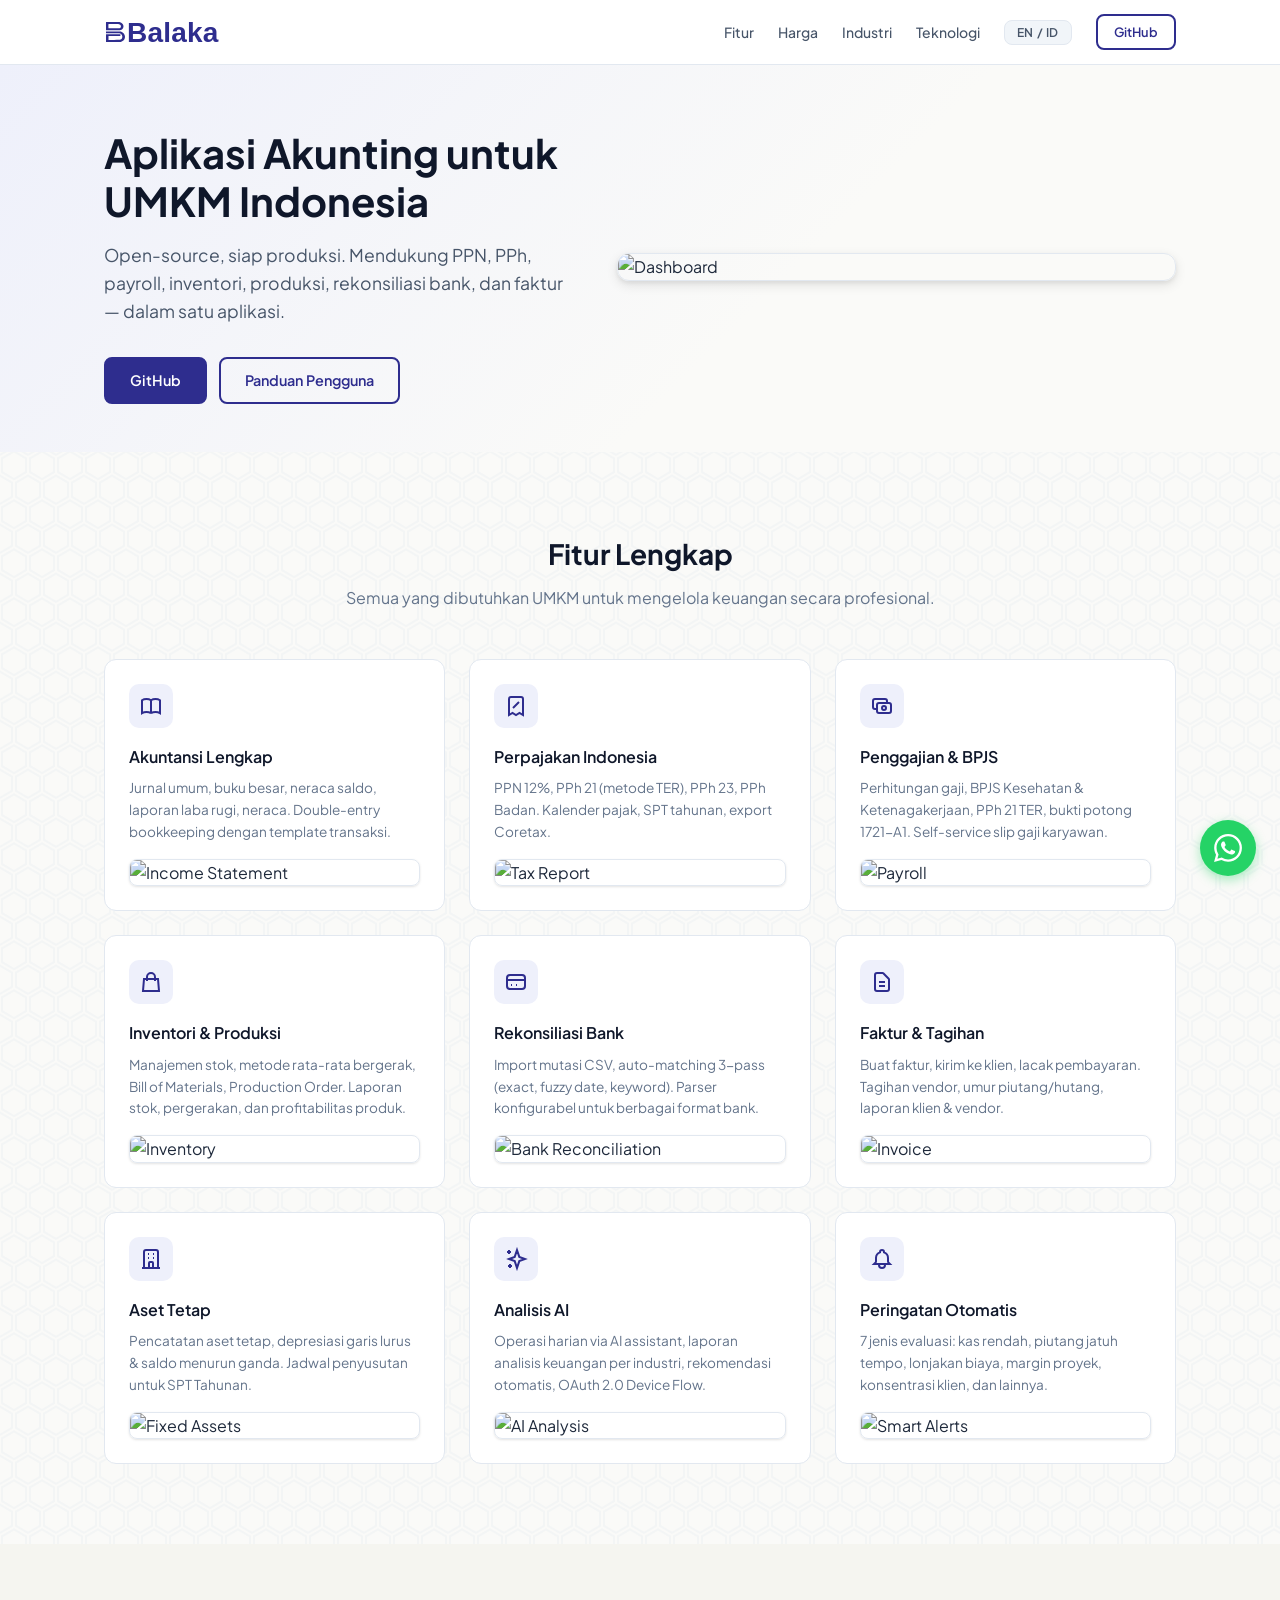
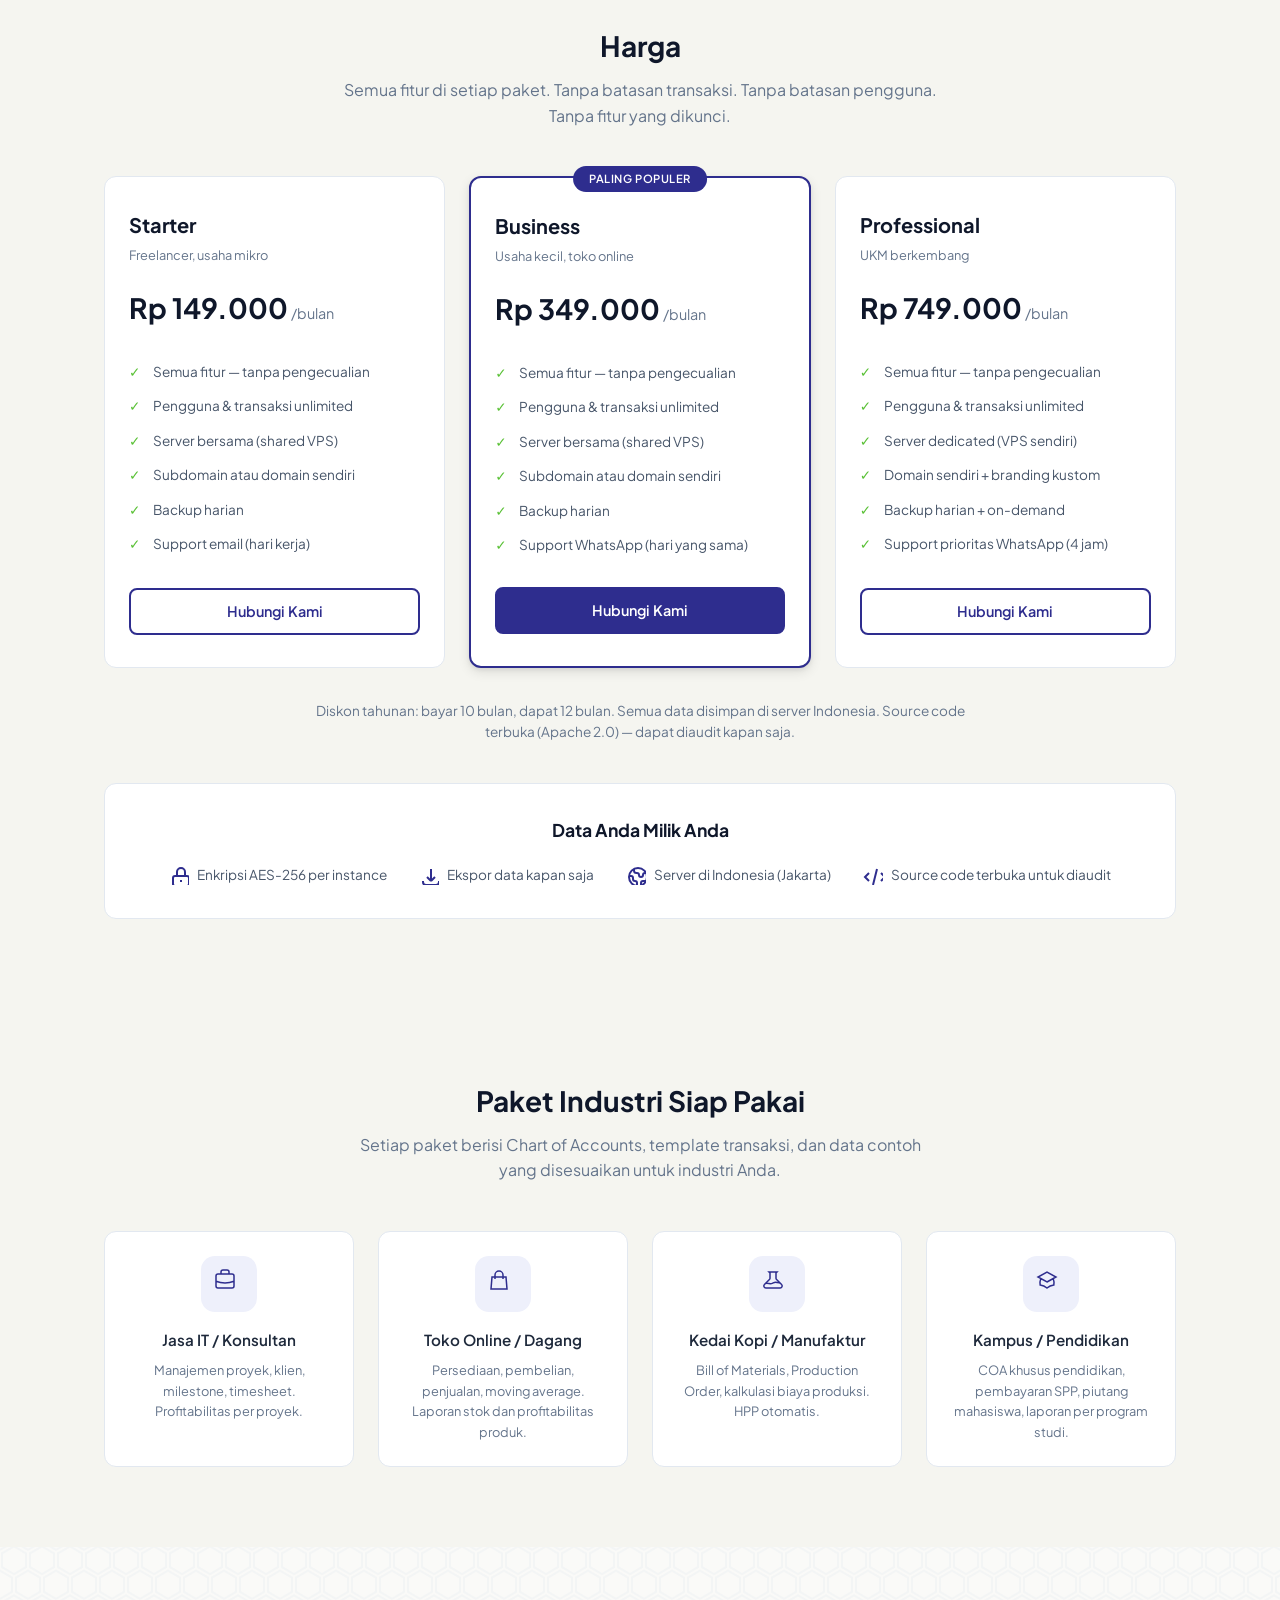
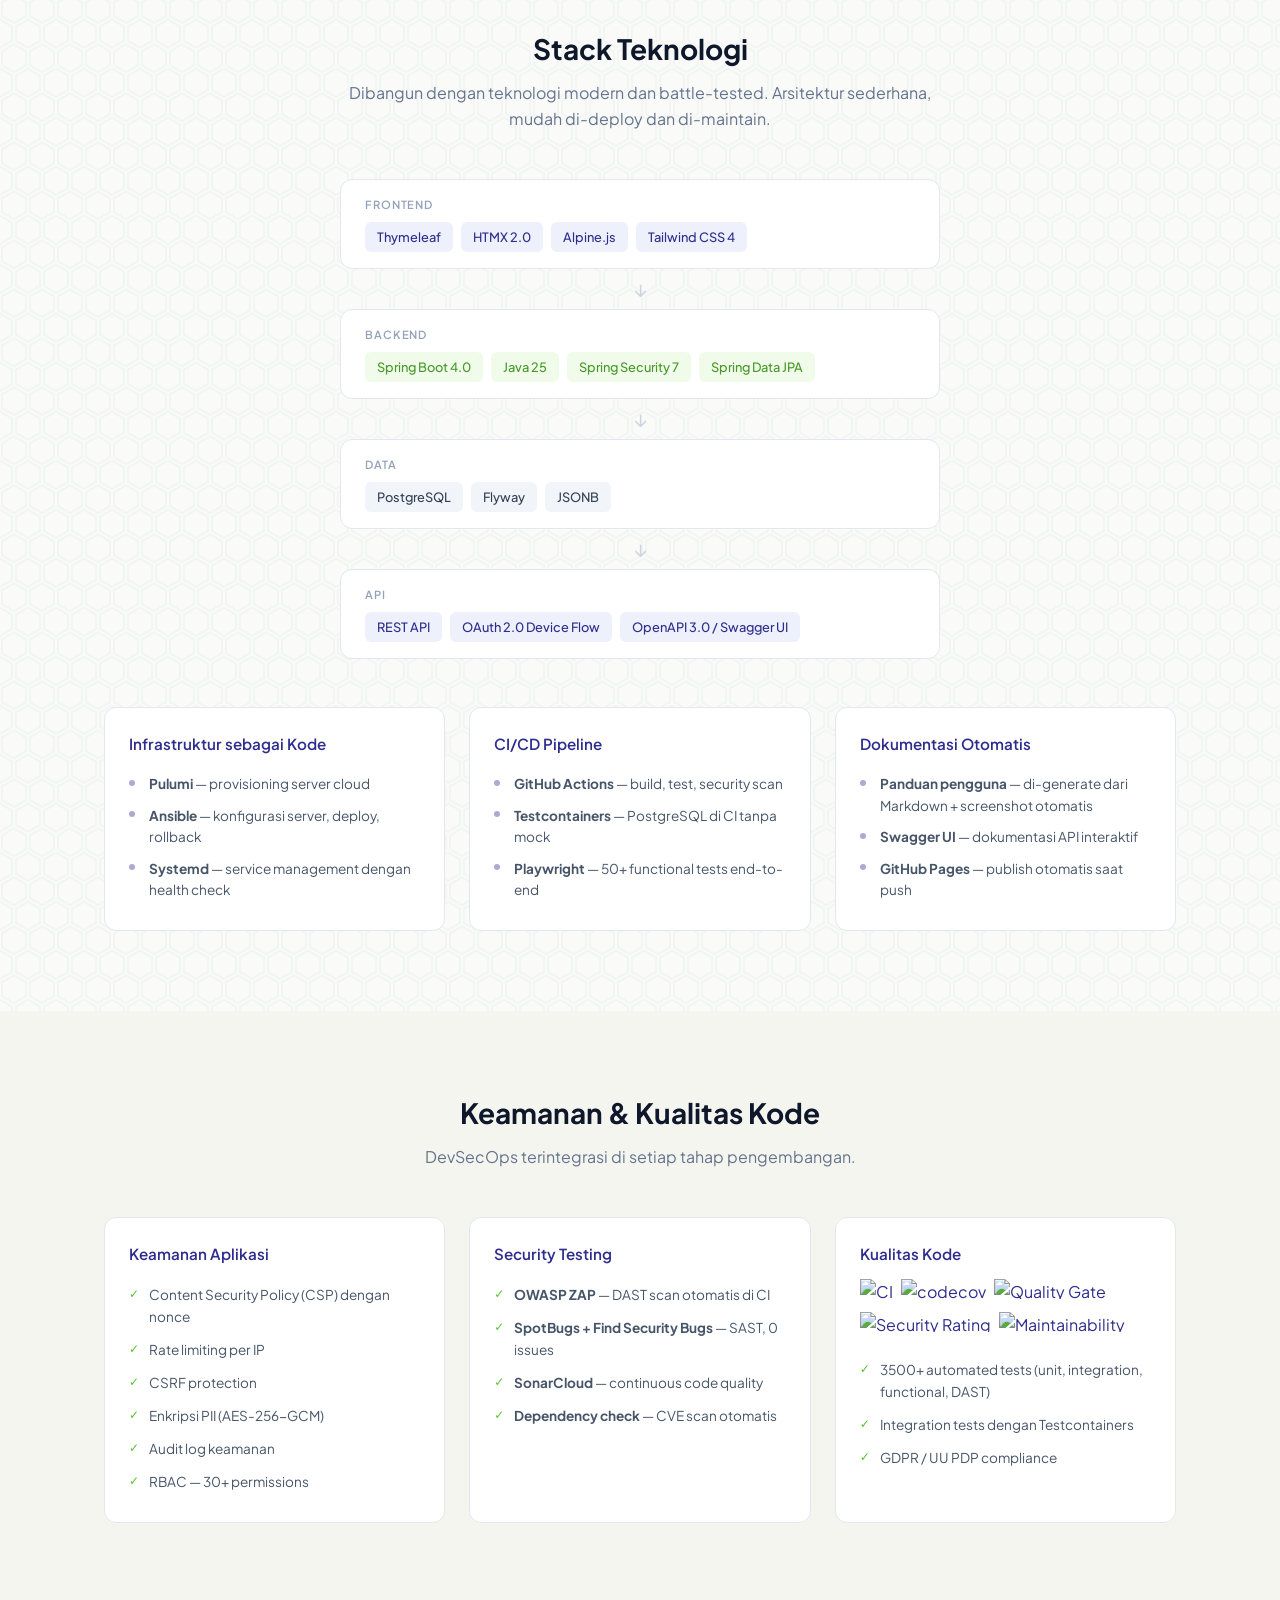
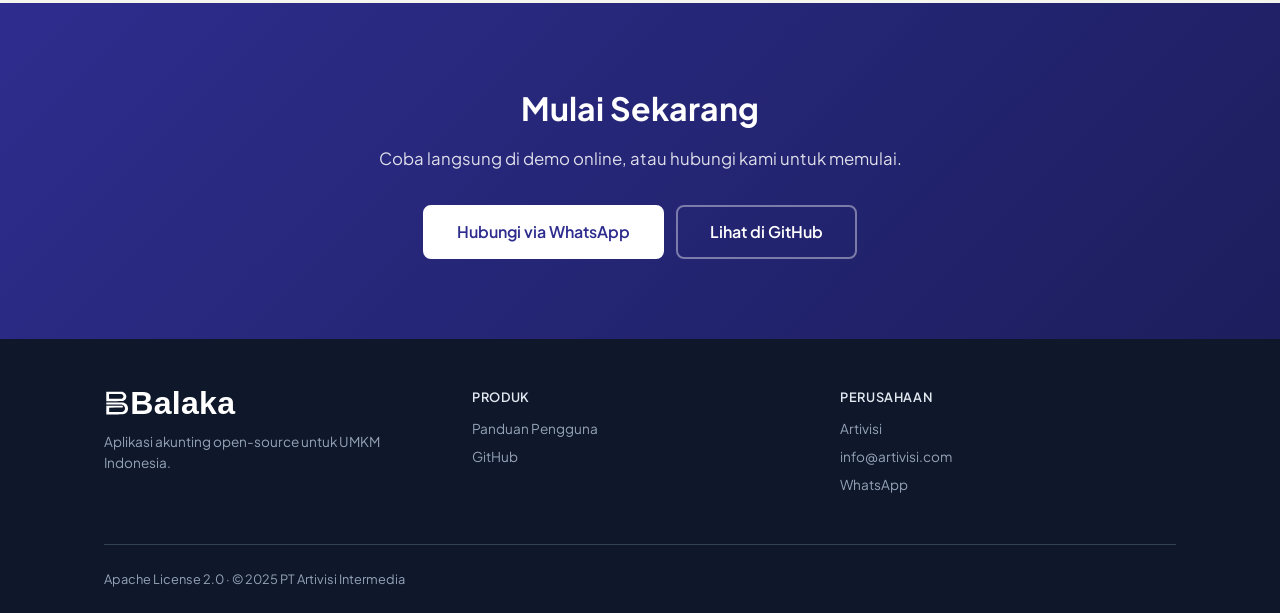
==== commit 28e6c41c: "add pricing page, WhatsApp contact button, data sovereignty section - 3 tiers (Starter/Business/Prof" ====
--- a/index.html
+++ b/index.html
@@ -22,9 +22,9 @@
     </a>
     <div class="nav-links">
       <a href="#features" data-id="Fitur" data-en="Features"></a>
+      <a href="#pricing" data-id="Harga" data-en="Pricing"></a>
       <a href="#industries" data-id="Industri" data-en="Industries"></a>
       <a href="#technology" data-id="Teknologi" data-en="Technology"></a>
-      <a href="#security" data-id="Keamanan" data-en="Security"></a>
       <button class="lang-toggle" onclick="toggleLang()" title="Switch language">EN / ID</button>
       <a href="https://github.com/artivisi/balaka" class="btn btn-sm btn-outline">GitHub</a>
     </div>
@@ -34,9 +34,9 @@
   </div>
   <div class="nav-mobile" id="mobile-menu">
     <a href="#features" onclick="toggleMenu()" data-id="Fitur" data-en="Features"></a>
+    <a href="#pricing" onclick="toggleMenu()" data-id="Harga" data-en="Pricing"></a>
     <a href="#industries" onclick="toggleMenu()" data-id="Industri" data-en="Industries"></a>
     <a href="#technology" onclick="toggleMenu()" data-id="Teknologi" data-en="Technology"></a>
-    <a href="#security" onclick="toggleMenu()" data-id="Keamanan" data-en="Security"></a>
     <button class="lang-toggle" onclick="toggleLang()" style="margin:0.5rem 0;">EN / ID</button>
     <a href="https://github.com/artivisi/balaka" class="btn btn-sm btn-outline">GitHub</a>
   </div>
@@ -154,6 +154,113 @@
   </div>
 </section>
 
+<!-- Pricing -->
+<section id="pricing" class="section section-alt">
+  <div class="container">
+    <h2 class="section-title" data-id="Harga" data-en="Pricing"></h2>
+    <p class="section-sub" data-id="Semua fitur di setiap paket. Tanpa batasan transaksi. Tanpa batasan pengguna. Tanpa fitur yang dikunci." data-en="All features at every tier. No transaction limits. No user limits. No locked features."></p>
+
+    <div class="pricing-grid">
+
+      <div class="pricing-card">
+        <div class="pricing-header">
+          <h3>Starter</h3>
+          <p class="pricing-target" data-id="Freelancer, usaha mikro" data-en="Freelancer, micro business"></p>
+        </div>
+        <div class="pricing-price">
+          <span class="pricing-amount">Rp 149.000</span>
+          <span class="pricing-period" data-id="/bulan" data-en="/month"></span>
+        </div>
+        <ul class="pricing-features">
+          <li data-id="Semua fitur — tanpa pengecualian" data-en="All features — no exceptions"></li>
+          <li data-id="Pengguna & transaksi unlimited" data-en="Unlimited users & transactions"></li>
+          <li data-id="Server bersama (shared VPS)" data-en="Shared VPS infrastructure"></li>
+          <li data-id="Subdomain atau domain sendiri" data-en="Subdomain or custom domain"></li>
+          <li data-id="Backup harian" data-en="Daily backup"></li>
+          <li data-id="Support email (hari kerja)" data-en="Email support (business days)"></li>
+        </ul>
+        <a href="https://wa.me/6281298000468?text=Halo,%20saya%20tertarik%20dengan%20Balaka%20paket%20Starter" class="btn btn-outline btn-block" data-id="Hubungi Kami" data-en="Contact Us"></a>
+      </div>
+
+      <div class="pricing-card pricing-card-featured">
+        <div class="pricing-badge" data-id="Paling Populer" data-en="Most Popular"></div>
+        <div class="pricing-header">
+          <h3>Business</h3>
+          <p class="pricing-target" data-id="Usaha kecil, toko online" data-en="Small business, online seller"></p>
+        </div>
+        <div class="pricing-price">
+          <span class="pricing-amount">Rp 349.000</span>
+          <span class="pricing-period" data-id="/bulan" data-en="/month"></span>
+        </div>
+        <ul class="pricing-features">
+          <li data-id="Semua fitur — tanpa pengecualian" data-en="All features — no exceptions"></li>
+          <li data-id="Pengguna & transaksi unlimited" data-en="Unlimited users & transactions"></li>
+          <li data-id="Server bersama (shared VPS)" data-en="Shared VPS infrastructure"></li>
+          <li data-id="Subdomain atau domain sendiri" data-en="Subdomain or custom domain"></li>
+          <li data-id="Backup harian" data-en="Daily backup"></li>
+          <li data-id="Support WhatsApp (hari yang sama)" data-en="WhatsApp support (same day)"></li>
+        </ul>
+        <a href="https://wa.me/6281298000468?text=Halo,%20saya%20tertarik%20dengan%20Balaka%20paket%20Business" class="btn btn-primary btn-block" data-id="Hubungi Kami" data-en="Contact Us"></a>
+      </div>
+
+      <div class="pricing-card">
+        <div class="pricing-header">
+          <h3>Professional</h3>
+          <p class="pricing-target" data-id="UKM berkembang" data-en="Growing SME"></p>
+        </div>
+        <div class="pricing-price">
+          <span class="pricing-amount">Rp 749.000</span>
+          <span class="pricing-period" data-id="/bulan" data-en="/month"></span>
+        </div>
+        <ul class="pricing-features">
+          <li data-id="Semua fitur — tanpa pengecualian" data-en="All features — no exceptions"></li>
+          <li data-id="Pengguna & transaksi unlimited" data-en="Unlimited users & transactions"></li>
+          <li data-id="Server dedicated (VPS sendiri)" data-en="Dedicated VPS infrastructure"></li>
+          <li data-id="Domain sendiri + branding kustom" data-en="Custom domain + custom branding"></li>
+          <li data-id="Backup harian + on-demand" data-en="Daily + on-demand backup"></li>
+          <li data-id="Support prioritas WhatsApp (4 jam)" data-en="Priority WhatsApp support (4 hours)"></li>
+        </ul>
+        <a href="https://wa.me/6281298000468?text=Halo,%20saya%20tertarik%20dengan%20Balaka%20paket%20Professional" class="btn btn-outline btn-block" data-id="Hubungi Kami" data-en="Contact Us"></a>
+      </div>
+
+    </div>
+
+    <div class="pricing-notes">
+      <p data-id="Diskon tahunan: bayar 10 bulan, dapat 12 bulan. Semua data disimpan di server Indonesia. Source code terbuka (Apache 2.0) — dapat diaudit kapan saja." data-en="Annual discount: pay 10 months, get 12. All data stored on Indonesian servers. Open source (Apache 2.0) — auditable anytime."></p>
+    </div>
+
+    <div class="pricing-data-sovereignty">
+      <h3 data-id="Data Anda Milik Anda" data-en="Your Data Belongs to You"></h3>
+      <div class="data-points">
+        <div class="data-point">
+          <span class="data-icon">
+            <svg width="20" height="20" fill="none" stroke="currentColor" stroke-width="2"><path d="M12 15v2m-6 4h12a2 2 0 002-2v-6a2 2 0 00-2-2H6a2 2 0 00-2 2v6a2 2 0 002 2zm10-10V7a4 4 0 00-8 0v4h8z"/></svg>
+          </span>
+          <span data-id="Enkripsi AES-256 per instance" data-en="AES-256 encryption per instance"></span>
+        </div>
+        <div class="data-point">
+          <span class="data-icon">
+            <svg width="20" height="20" fill="none" stroke="currentColor" stroke-width="2"><path d="M4 16v1a3 3 0 003 3h10a3 3 0 003-3v-1m-4-4l-4 4m0 0l-4-4m4 4V4"/></svg>
+          </span>
+          <span data-id="Ekspor data kapan saja" data-en="Export your data anytime"></span>
+        </div>
+        <div class="data-point">
+          <span class="data-icon">
+            <svg width="20" height="20" fill="none" stroke="currentColor" stroke-width="2"><path d="M3.055 11H5a2 2 0 012 2v1a2 2 0 002 2 2 2 0 012 2v2.945M8 3.935V5.5A2.5 2.5 0 0010.5 8h.5a2 2 0 012 2 2 2 0 104 0 2 2 0 012-2h1.064M15 20.488V18a2 2 0 012-2h3.064M21 12a9 9 0 11-18 0 9 9 0 0118 0z"/></svg>
+          </span>
+          <span data-id="Server di Indonesia (Jakarta)" data-en="Servers in Indonesia (Jakarta)"></span>
+        </div>
+        <div class="data-point">
+          <span class="data-icon">
+            <svg width="20" height="20" fill="none" stroke="currentColor" stroke-width="2"><path d="M10 20l4-16m4 4l4 4-4 4M6 16l-4-4 4-4"/></svg>
+          </span>
+          <span data-id="Source code terbuka untuk diaudit" data-en="Open source code for auditing"></span>
+        </div>
+      </div>
+    </div>
+  </div>
+</section>
+
 <!-- Industries -->
 <section id="industries" class="section section-alt">
   <div class="container">
@@ -318,13 +425,18 @@
 <section class="section cta-section">
   <div class="container cta-inner">
     <h2 data-id="Mulai Sekarang" data-en="Get Started"></h2>
-    <p data-id="Balaka tersedia gratis di bawah lisensi Apache 2.0. Clone, deploy, dan gunakan untuk bisnis Anda." data-en="Balaka is free under the Apache 2.0 license. Clone, deploy, and use it for your business."></p>
+    <p data-id="Coba langsung di demo online, atau hubungi kami untuk memulai." data-en="Try the live demo, or contact us to get started."></p>
     <div class="cta-actions">
-      <a href="https://github.com/artivisi/balaka" class="btn btn-primary btn-lg" data-id="Lihat di GitHub" data-en="View on GitHub"></a>
-      <a href="https://artivisi.com/balaka/" class="btn btn-outline btn-lg" data-id="Baca Panduan" data-en="Read the Manual"></a>
+      <a href="https://wa.me/6281298000468?text=Halo,%20saya%20tertarik%20dengan%20Balaka" class="btn btn-primary btn-lg" data-id="Hubungi via WhatsApp" data-en="Contact via WhatsApp"></a>
+      <a href="https://github.com/artivisi/balaka" class="btn btn-outline btn-lg" data-id="Lihat di GitHub" data-en="View on GitHub"></a>
     </div>
   </div>
 </section>
+
+<!-- WhatsApp Floating Button -->
+<a href="https://wa.me/6281298000468?text=Halo,%20saya%20tertarik%20dengan%20Balaka" class="wa-float" aria-label="Chat WhatsApp">
+  <svg width="28" height="28" viewBox="0 0 24 24" fill="white"><path d="M17.472 14.382c-.297-.149-1.758-.867-2.03-.967-.273-.099-.471-.148-.67.15-.197.297-.767.966-.94 1.164-.173.199-.347.223-.644.075-.297-.15-1.255-.463-2.39-1.475-.883-.788-1.48-1.761-1.653-2.059-.173-.297-.018-.458.13-.606.134-.133.298-.347.446-.52.149-.174.198-.298.298-.497.099-.198.05-.371-.025-.52-.075-.149-.669-1.612-.916-2.207-.242-.579-.487-.5-.669-.51-.173-.008-.371-.01-.57-.01-.198 0-.52.074-.792.372-.272.297-1.04 1.016-1.04 2.479 0 1.462 1.065 2.875 1.213 3.074.149.198 2.096 3.2 5.077 4.487.709.306 1.262.489 1.694.625.712.227 1.36.195 1.871.118.571-.085 1.758-.719 2.006-1.413.248-.694.248-1.289.173-1.413-.074-.124-.272-.198-.57-.347m-5.421 7.403h-.004a9.87 9.87 0 01-5.031-1.378l-.361-.214-3.741.982.998-3.648-.235-.374a9.86 9.86 0 01-1.51-5.26c.001-5.45 4.436-9.884 9.888-9.884 2.64 0 5.122 1.03 6.988 2.898a9.825 9.825 0 012.893 6.994c-.003 5.45-4.437 9.884-9.885 9.884m8.413-18.297A11.815 11.815 0 0012.05 0C5.495 0 .16 5.335.157 11.892c0 2.096.547 4.142 1.588 5.945L.057 24l6.305-1.654a11.882 11.882 0 005.683 1.448h.005c6.554 0 11.89-5.335 11.893-11.893a11.821 11.821 0 00-3.48-8.413z"/></svg>
+</a>
 
 <!-- Footer -->
 <footer class="footer">
@@ -342,7 +454,8 @@
       <div>
         <h4 data-id="Perusahaan" data-en="Company"></h4>
         <a href="https://artivisi.com">Artivisi</a>
-        <a href="mailto:info@artivisi.com" data-id="Hubungi Kami" data-en="Contact Us"></a>
+        <a href="mailto:info@artivisi.com">info@artivisi.com</a>
+        <a href="https://wa.me/6281298000468">WhatsApp</a>
       </div>
     </div>
     <div class="footer-bottom">
--- a/style.css
+++ b/style.css
@@ -397,6 +397,160 @@
 
 @media (max-width: 768px) { .security-grid { grid-template-columns: 1fr; } }
 
+/* ===== Pricing Grid ===== */
+.pricing-grid {
+  display: grid;
+  grid-template-columns: repeat(3, 1fr);
+  gap: 1.5rem;
+  margin-bottom: 2rem;
+}
+.pricing-card {
+  background: white;
+  border: 1px solid var(--slate-200);
+  border-radius: var(--radius);
+  padding: 2rem 1.5rem;
+  display: flex;
+  flex-direction: column;
+  position: relative;
+}
+.pricing-card-featured {
+  border-color: var(--brand);
+  border-width: 2px;
+  box-shadow: var(--shadow-lg);
+}
+.pricing-badge {
+  position: absolute;
+  top: -12px;
+  left: 50%;
+  transform: translateX(-50%);
+  background: var(--brand);
+  color: white;
+  font-size: 0.7rem;
+  font-weight: 600;
+  padding: 0.25rem 1rem;
+  border-radius: 20px;
+  white-space: nowrap;
+  text-transform: uppercase;
+  letter-spacing: 0.05em;
+}
+.pricing-header h3 {
+  font-size: 1.25rem;
+  font-weight: 700;
+  color: var(--slate-900);
+  margin-bottom: 0.25rem;
+}
+.pricing-target {
+  font-size: 0.8rem;
+  color: var(--slate-500);
+  margin-bottom: 1.25rem;
+}
+.pricing-price {
+  margin-bottom: 1.5rem;
+}
+.pricing-amount {
+  font-size: 1.75rem;
+  font-weight: 700;
+  color: var(--slate-900);
+}
+.pricing-period {
+  font-size: 0.9rem;
+  color: var(--slate-500);
+  font-weight: 400;
+}
+.pricing-features {
+  flex: 1;
+  margin-bottom: 1.5rem;
+  padding-left: 0;
+}
+.pricing-features li {
+  font-size: 0.85rem;
+  color: var(--slate-600);
+  padding: 0.4rem 0;
+  padding-left: 1.5rem;
+  position: relative;
+}
+.pricing-features li::before {
+  content: '✓';
+  position: absolute;
+  left: 0;
+  color: var(--accent);
+  font-weight: 700;
+  font-size: 0.85rem;
+}
+.btn-block {
+  display: block;
+  width: 100%;
+  text-align: center;
+}
+
+.pricing-notes {
+  text-align: center;
+  margin-bottom: 2.5rem;
+}
+.pricing-notes p {
+  font-size: 0.85rem;
+  color: var(--slate-500);
+  max-width: 650px;
+  margin: 0 auto;
+}
+
+.pricing-data-sovereignty {
+  background: white;
+  border: 1px solid var(--slate-200);
+  border-radius: var(--radius);
+  padding: 2rem;
+  text-align: center;
+}
+.pricing-data-sovereignty h3 {
+  font-size: 1.1rem;
+  font-weight: 700;
+  color: var(--slate-900);
+  margin-bottom: 1.25rem;
+}
+.data-points {
+  display: flex;
+  justify-content: center;
+  gap: 2rem;
+  flex-wrap: wrap;
+}
+.data-point {
+  display: flex;
+  align-items: center;
+  gap: 0.5rem;
+  font-size: 0.85rem;
+  color: var(--slate-600);
+}
+.data-icon {
+  display: flex;
+  align-items: center;
+  justify-content: center;
+  color: var(--brand);
+}
+
+@media (max-width: 900px) { .pricing-grid { grid-template-columns: 1fr; max-width: 400px; margin-left: auto; margin-right: auto; } }
+@media (max-width: 600px) { .data-points { flex-direction: column; align-items: center; } }
+
+/* ===== WhatsApp Float ===== */
+.wa-float {
+  position: fixed;
+  bottom: 1.5rem;
+  right: 1.5rem;
+  width: 56px;
+  height: 56px;
+  background: #25D366;
+  border-radius: 50%;
+  display: flex;
+  align-items: center;
+  justify-content: center;
+  box-shadow: 0 4px 12px rgba(37, 211, 102, 0.4);
+  z-index: 99;
+  transition: transform 0.2s ease, box-shadow 0.2s ease;
+}
+.wa-float:hover {
+  transform: scale(1.1);
+  box-shadow: 0 6px 16px rgba(37, 211, 102, 0.5);
+}
+
 /* ===== CTA ===== */
 .cta-section {
   background: linear-gradient(135deg, var(--brand) 0%, var(--brand-dark) 100%);
@@ -544,6 +698,20 @@
   .security-card h3 { color: #7b8adb; }
   .security-card li { color: #a0aab8; }
 
+  /* Pricing cards */
+  .pricing-card { background: #1a1f2b; border-color: #2a3040; }
+  .pricing-card-featured { border-color: #7b8adb; }
+  .pricing-header h3 { color: #e8ecf2; }
+  .pricing-target { color: #8090a4; }
+  .pricing-amount { color: #e8ecf2; }
+  .pricing-period { color: #8090a4; }
+  .pricing-features li { color: #a0aab8; }
+  .pricing-notes p { color: #8090a4; }
+  .pricing-data-sovereignty { background: #1a1f2b; border-color: #2a3040; }
+  .pricing-data-sovereignty h3 { color: #e8ecf2; }
+  .data-point { color: #a0aab8; }
+  .data-icon { color: #7b8adb; }
+
   /* CTA — keep brand gradient, just adjust outline btn */
   .cta-section .btn-outline { color: white; border-color: rgba(255,255,255,0.4); }
   .cta-section .btn-outline:hover { background: rgba(255,255,255,0.1); color: white; }
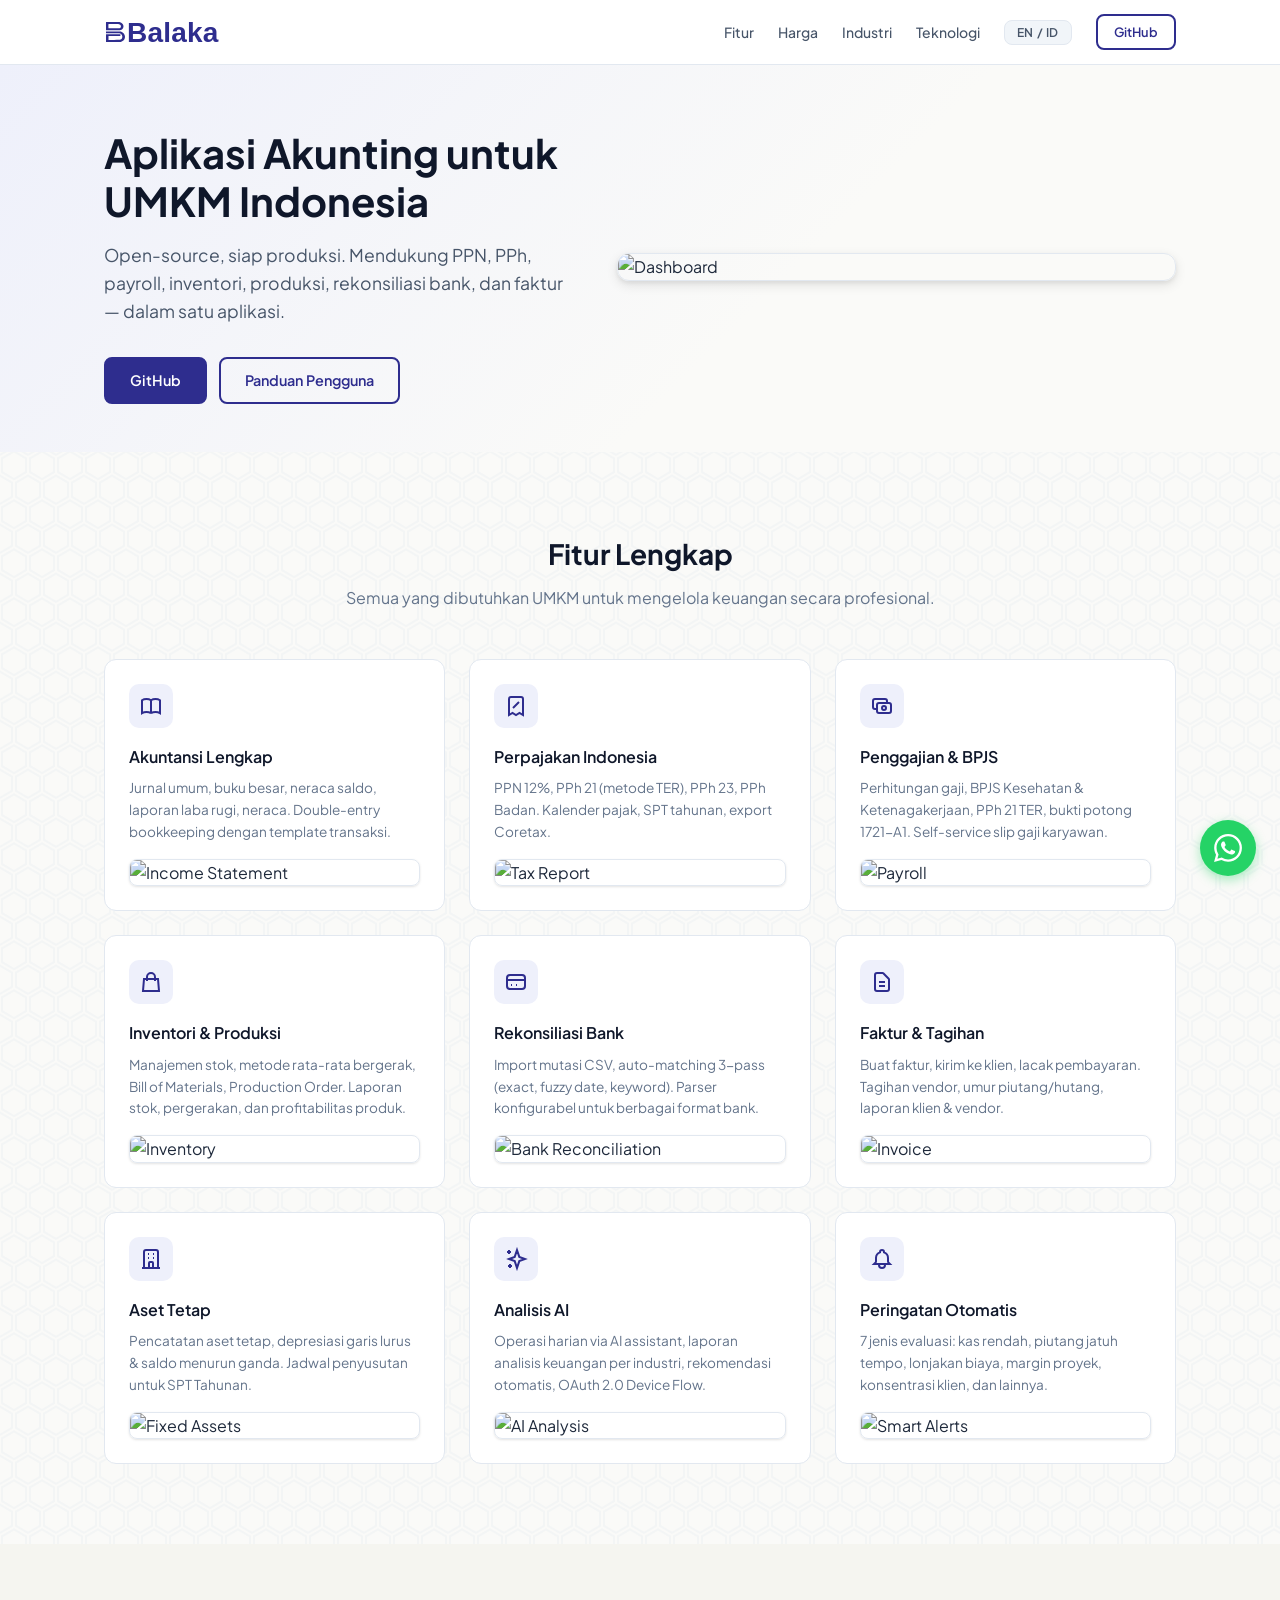
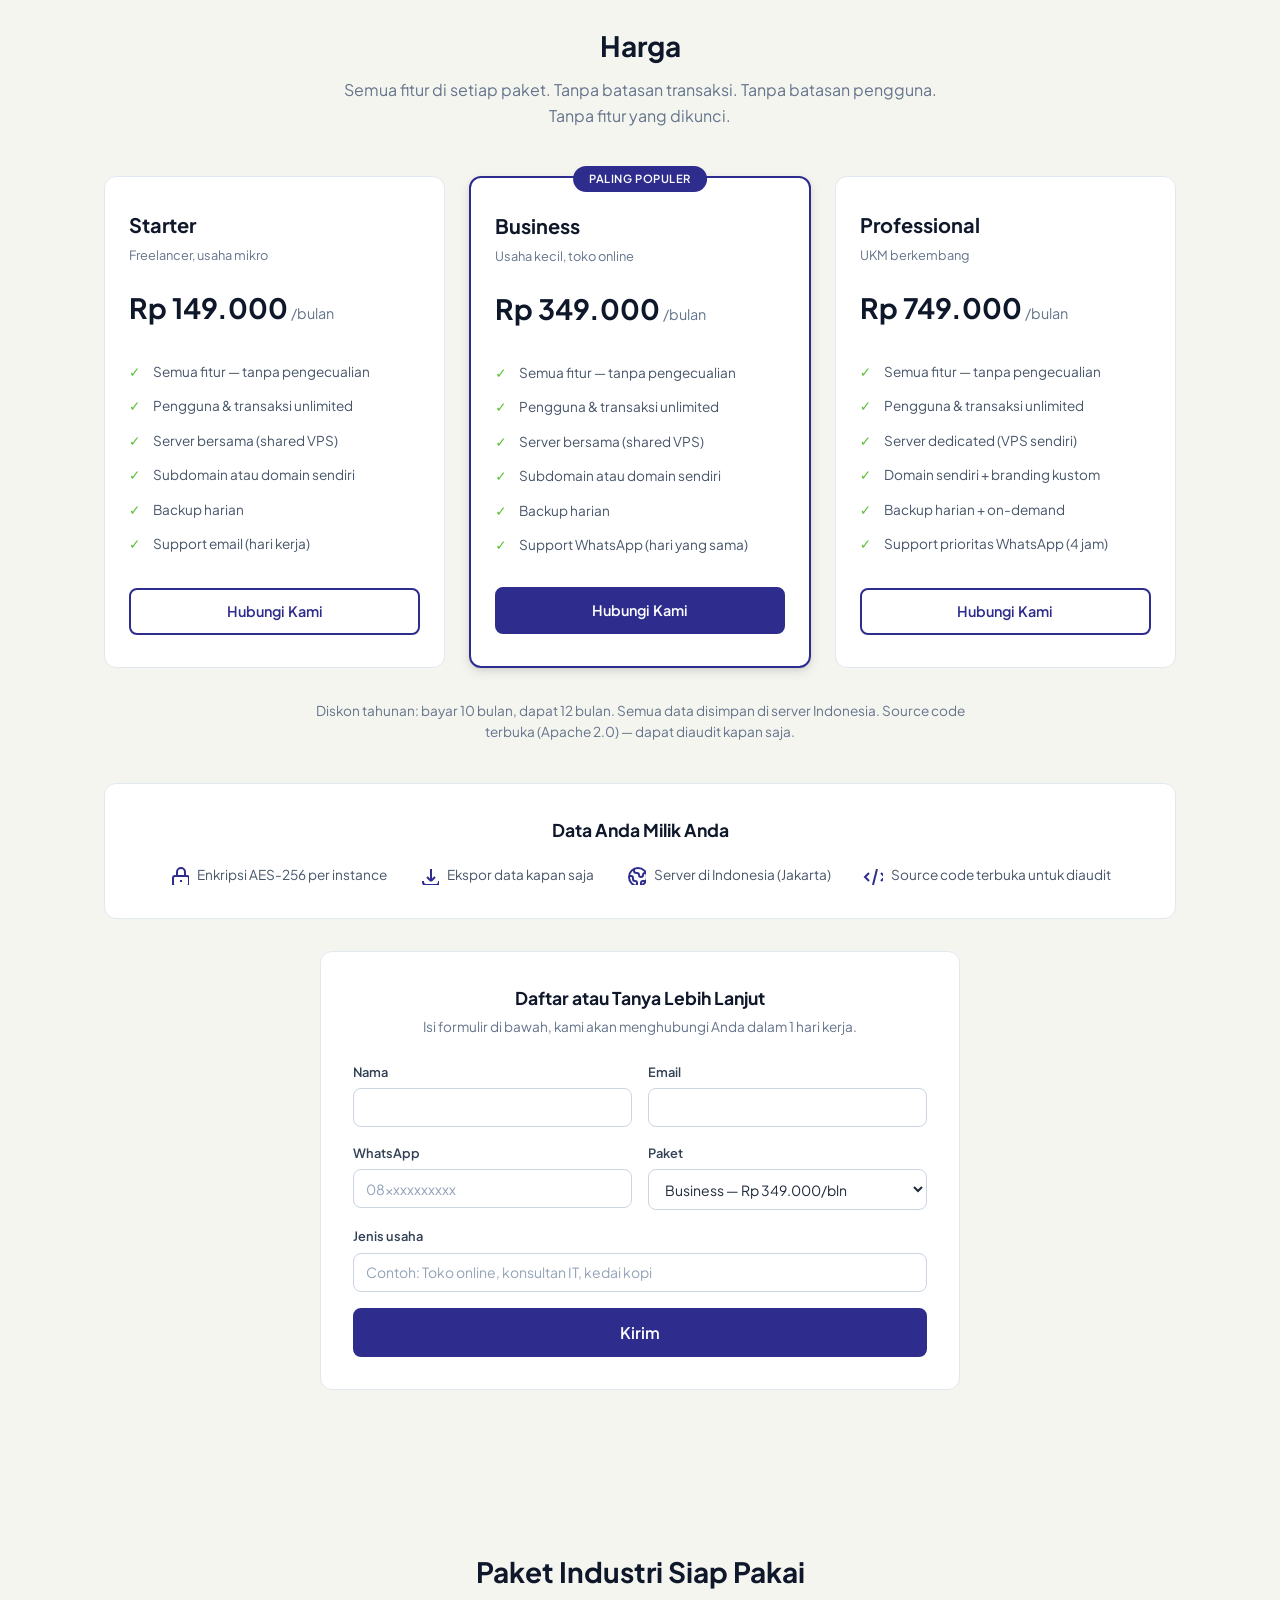
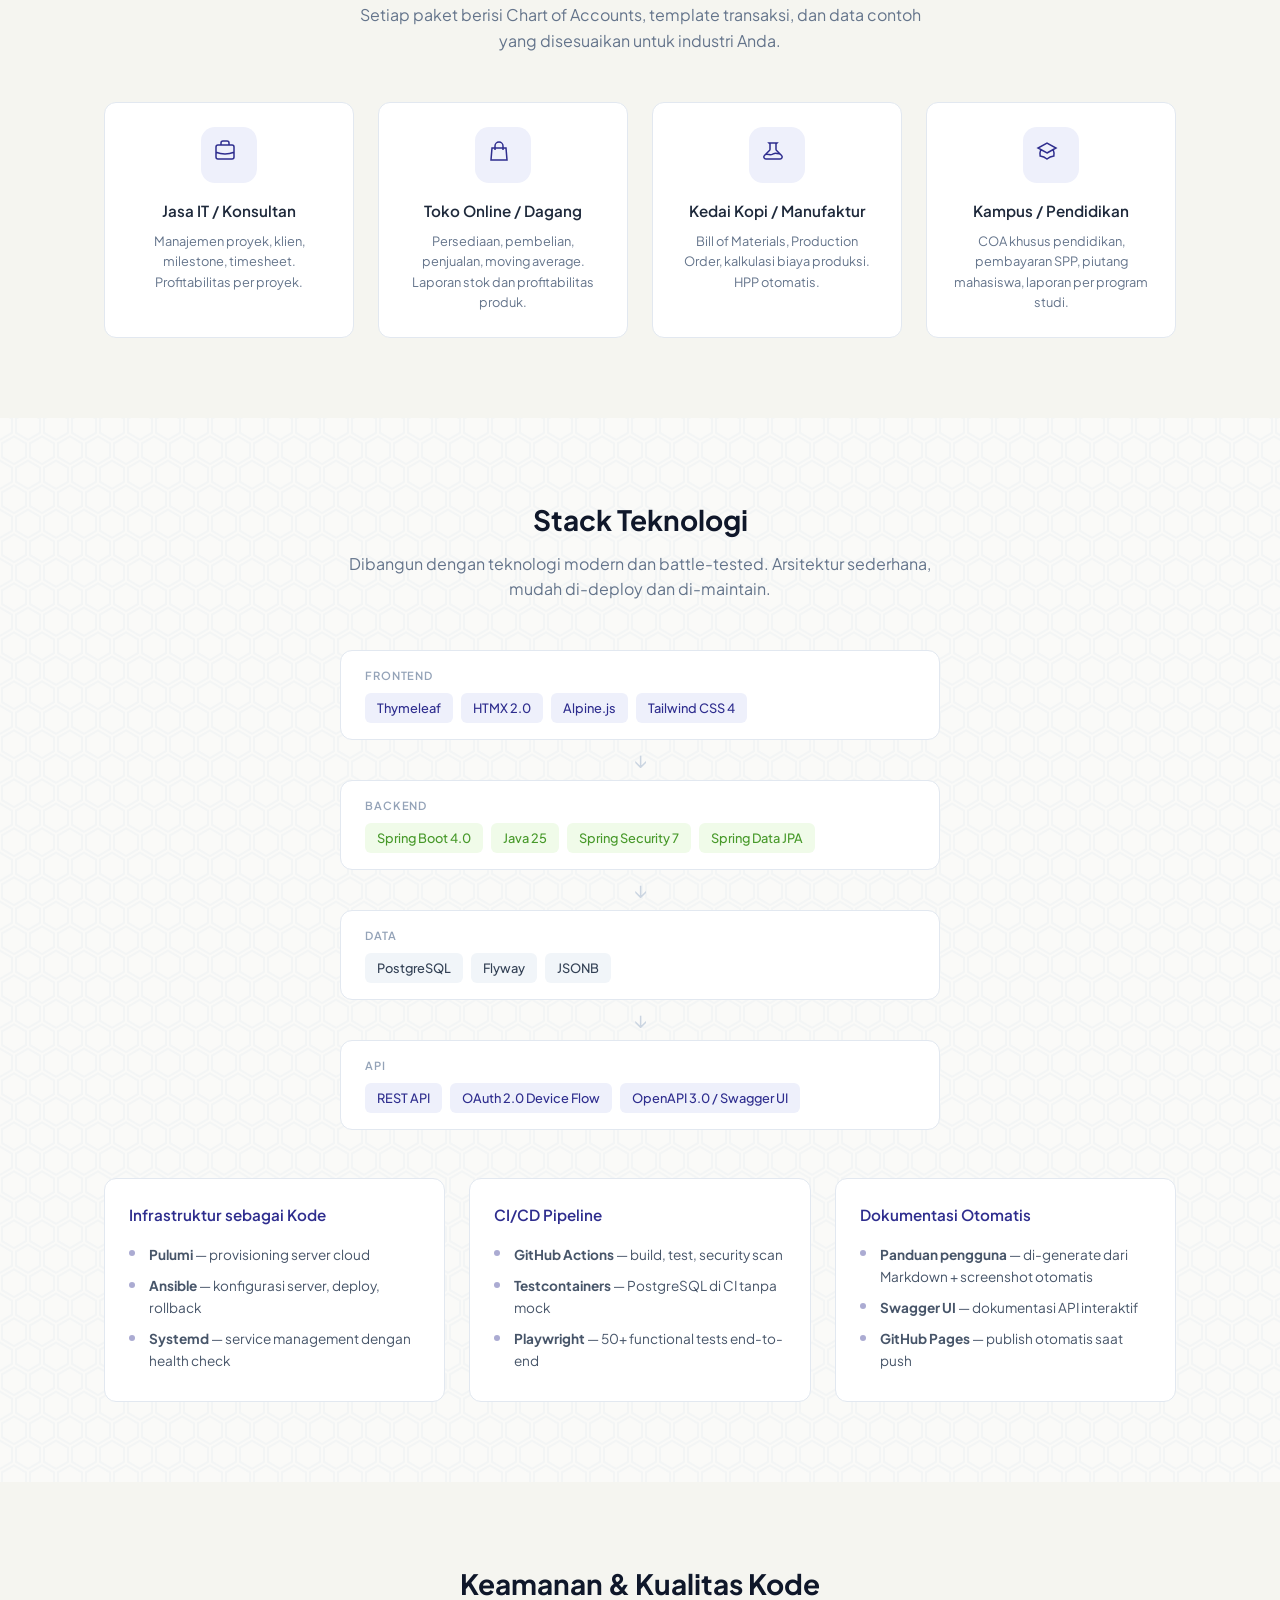
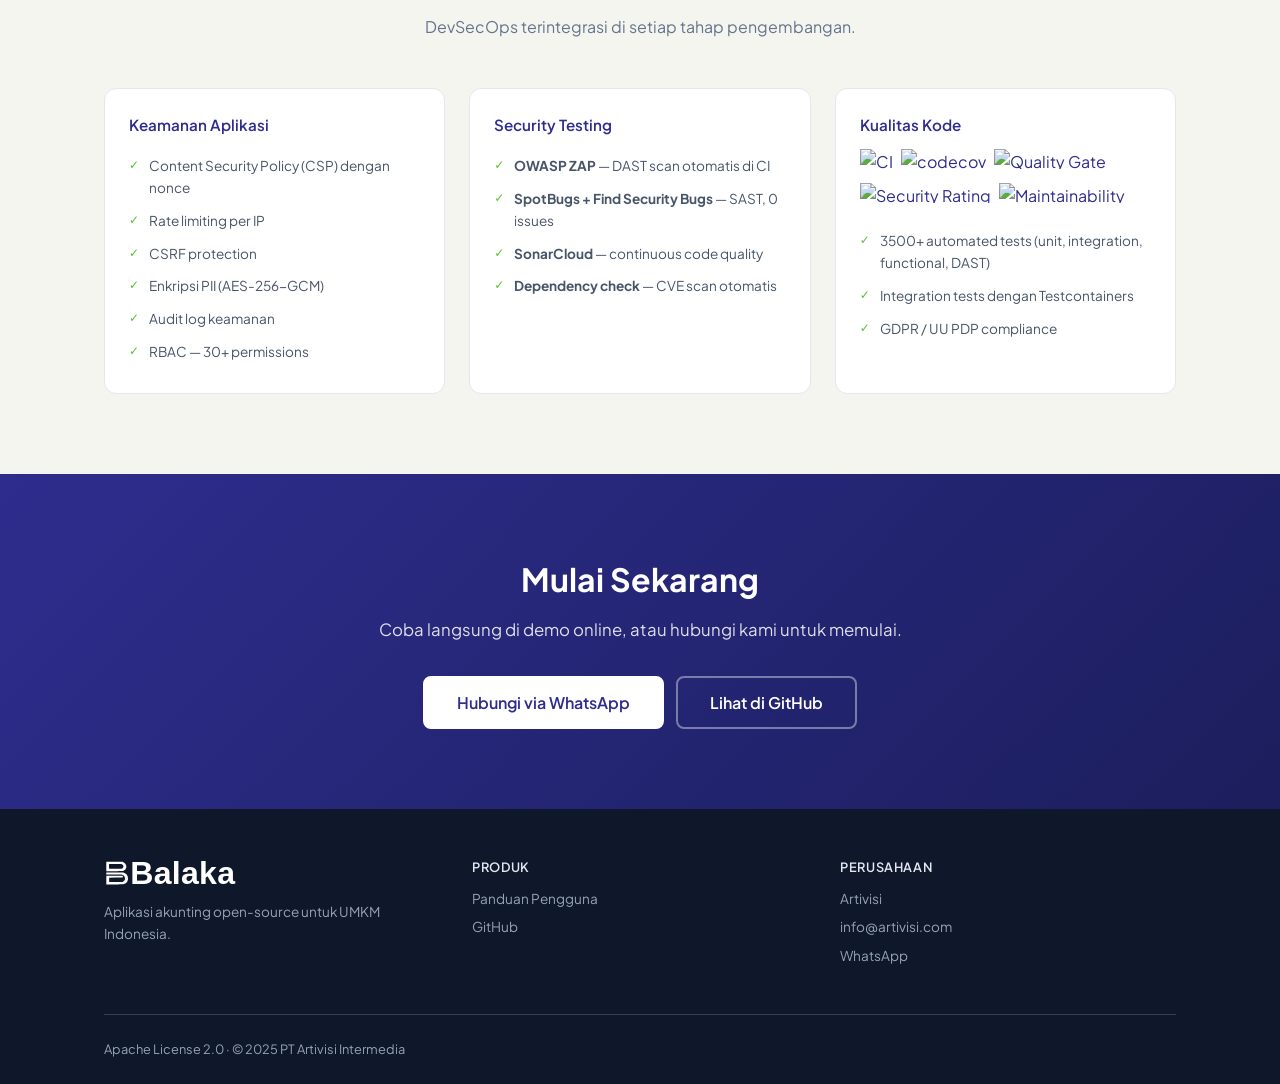
==== commit 44df255f: "add registration form below pricing section HTML form via Web3Forms (TODO: replace access key). Fiel" ====
--- a/index.html
+++ b/index.html
@@ -258,6 +258,52 @@
         </div>
       </div>
     </div>
+
+    <div id="register" class="pricing-form-wrapper">
+      <h3 data-id="Daftar atau Tanya Lebih Lanjut" data-en="Register or Ask Questions"></h3>
+      <p class="pricing-form-sub" data-id="Isi formulir di bawah, kami akan menghubungi Anda dalam 1 hari kerja." data-en="Fill in the form below, we will contact you within 1 business day."></p>
+      <form action="https://api.web3forms.com/submit" method="POST" class="pricing-form">
+        <!-- TODO: Replace with your Web3Forms access key from https://web3forms.com -->
+        <input type="hidden" name="access_key" value="YOUR_ACCESS_KEY_HERE">
+        <input type="hidden" name="subject" value="Pendaftaran Balaka">
+        <input type="hidden" name="from_name" value="Balaka Registration">
+        <input type="checkbox" name="botcheck" class="hidden" style="display:none">
+
+        <div class="form-row">
+          <div class="form-group">
+            <label for="nama" data-id="Nama" data-en="Name"></label>
+            <input type="text" id="nama" name="nama" required>
+          </div>
+          <div class="form-group">
+            <label for="email">Email</label>
+            <input type="email" id="email" name="email" required>
+          </div>
+        </div>
+
+        <div class="form-row">
+          <div class="form-group">
+            <label for="whatsapp">WhatsApp</label>
+            <input type="tel" id="whatsapp" name="whatsapp" placeholder="08xxxxxxxxxx">
+          </div>
+          <div class="form-group">
+            <label for="paket" data-id="Paket" data-en="Plan"></label>
+            <select id="paket" name="paket">
+              <option value="Starter">Starter — Rp 149.000/bln</option>
+              <option value="Business" selected>Business — Rp 349.000/bln</option>
+              <option value="Professional">Professional — Rp 749.000/bln</option>
+              <option value="Belum yakin" data-id="Belum yakin" data-en="Not sure yet"></option>
+            </select>
+          </div>
+        </div>
+
+        <div class="form-group">
+          <label for="usaha" data-id="Jenis usaha" data-en="Type of business"></label>
+          <input type="text" id="usaha" name="jenis_usaha" data-id-placeholder="Contoh: Toko online, konsultan IT, kedai kopi" data-en-placeholder="e.g. Online store, IT consultant, coffee shop" placeholder="Contoh: Toko online, konsultan IT, kedai kopi">
+        </div>
+
+        <button type="submit" class="btn btn-primary btn-lg btn-block" data-id="Kirim" data-en="Submit"></button>
+      </form>
+    </div>
   </div>
 </section>
 
@@ -481,6 +527,10 @@
     const text = el.getAttribute('data-' + l);
     if (text) el.textContent = text;
   });
+  document.querySelectorAll('[data-id-placeholder]').forEach(el => {
+    const ph = el.getAttribute('data-' + l + '-placeholder');
+    if (ph) el.placeholder = ph;
+  });
   // Update URL without reload
   const url = new URL(location);
   url.searchParams.set('lang', l);
--- a/style.css
+++ b/style.css
@@ -527,8 +527,76 @@
   color: var(--brand);
 }
 
+/* Pricing Form */
+.pricing-form-wrapper {
+  background: white;
+  border: 1px solid var(--slate-200);
+  border-radius: var(--radius);
+  padding: 2rem;
+  margin-top: 2rem;
+  max-width: 640px;
+  margin-left: auto;
+  margin-right: auto;
+}
+.pricing-form-wrapper h3 {
+  font-size: 1.1rem;
+  font-weight: 700;
+  color: var(--slate-900);
+  text-align: center;
+  margin-bottom: 0.25rem;
+}
+.pricing-form-sub {
+  font-size: 0.85rem;
+  color: var(--slate-500);
+  text-align: center;
+  margin-bottom: 1.5rem;
+}
+.pricing-form {
+  display: flex;
+  flex-direction: column;
+  gap: 1rem;
+}
+.form-row {
+  display: grid;
+  grid-template-columns: 1fr 1fr;
+  gap: 1rem;
+}
+.form-group {
+  display: flex;
+  flex-direction: column;
+  gap: 0.35rem;
+}
+.form-group label {
+  font-size: 0.8rem;
+  font-weight: 600;
+  color: var(--slate-700);
+}
+.form-group input,
+.form-group select {
+  padding: 0.6rem 0.75rem;
+  border: 1px solid var(--slate-300);
+  border-radius: var(--radius-sm);
+  font-family: inherit;
+  font-size: 0.875rem;
+  color: var(--slate-800);
+  background: white;
+  transition: border-color 0.15s ease;
+}
+.form-group input:focus,
+.form-group select:focus {
+  outline: none;
+  border-color: var(--brand);
+  box-shadow: 0 0 0 3px var(--brand-50);
+}
+.form-group input::placeholder {
+  color: var(--slate-400);
+}
+
 @media (max-width: 900px) { .pricing-grid { grid-template-columns: 1fr; max-width: 400px; margin-left: auto; margin-right: auto; } }
-@media (max-width: 600px) { .data-points { flex-direction: column; align-items: center; } }
+@media (max-width: 600px) {
+  .data-points { flex-direction: column; align-items: center; }
+  .form-row { grid-template-columns: 1fr; }
+}
 
 /* ===== WhatsApp Float ===== */
 .wa-float {
@@ -711,6 +779,15 @@
   .pricing-data-sovereignty h3 { color: #e8ecf2; }
   .data-point { color: #a0aab8; }
   .data-icon { color: #7b8adb; }
+  .pricing-form-wrapper { background: #1a1f2b; border-color: #2a3040; }
+  .pricing-form-wrapper h3 { color: #e8ecf2; }
+  .pricing-form-sub { color: #8090a4; }
+  .form-group label { color: #a0aab8; }
+  .form-group input,
+  .form-group select { background: #232830; border-color: #3a4555; color: #e8ecf2; }
+  .form-group input::placeholder { color: #607080; }
+  .form-group input:focus,
+  .form-group select:focus { border-color: #7b8adb; box-shadow: 0 0 0 3px rgba(123,138,219,0.15); }
 
   /* CTA — keep brand gradient, just adjust outline btn */
   .cta-section .btn-outline { color: white; border-color: rgba(255,255,255,0.4); }
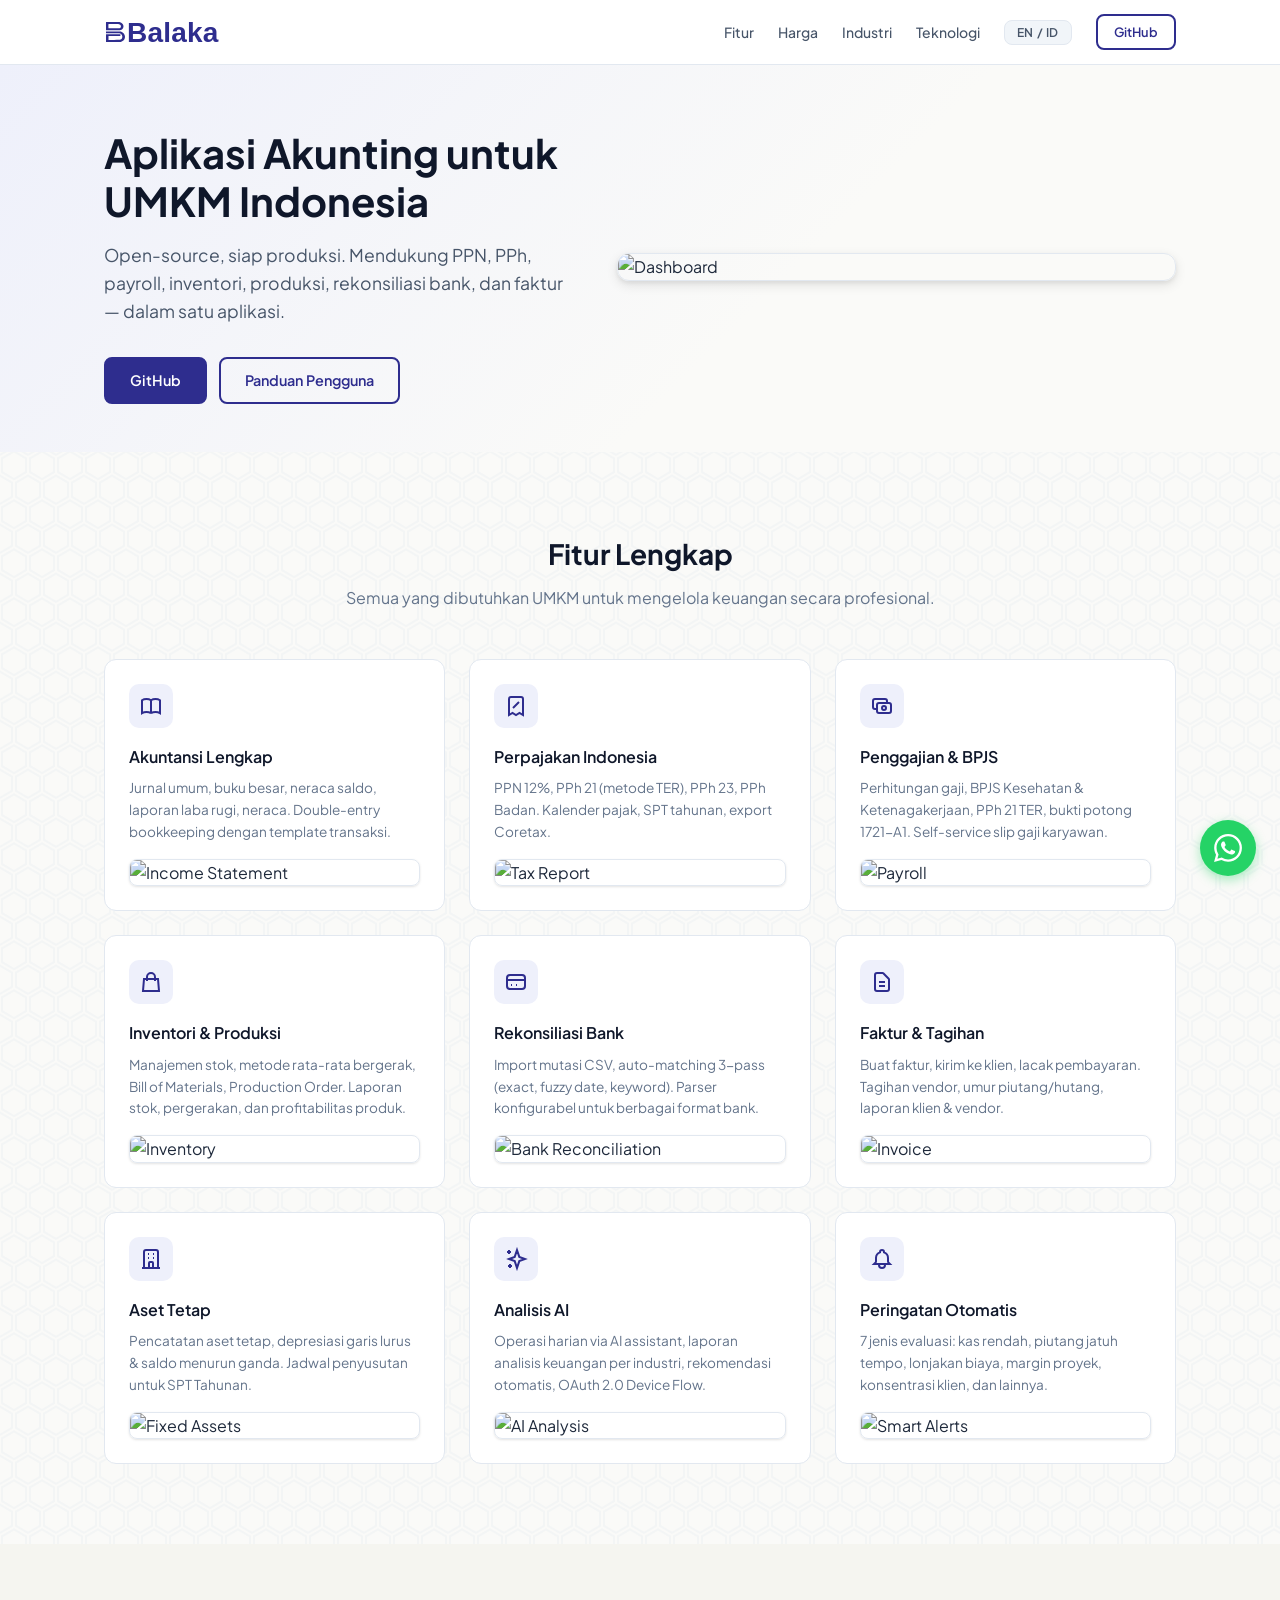
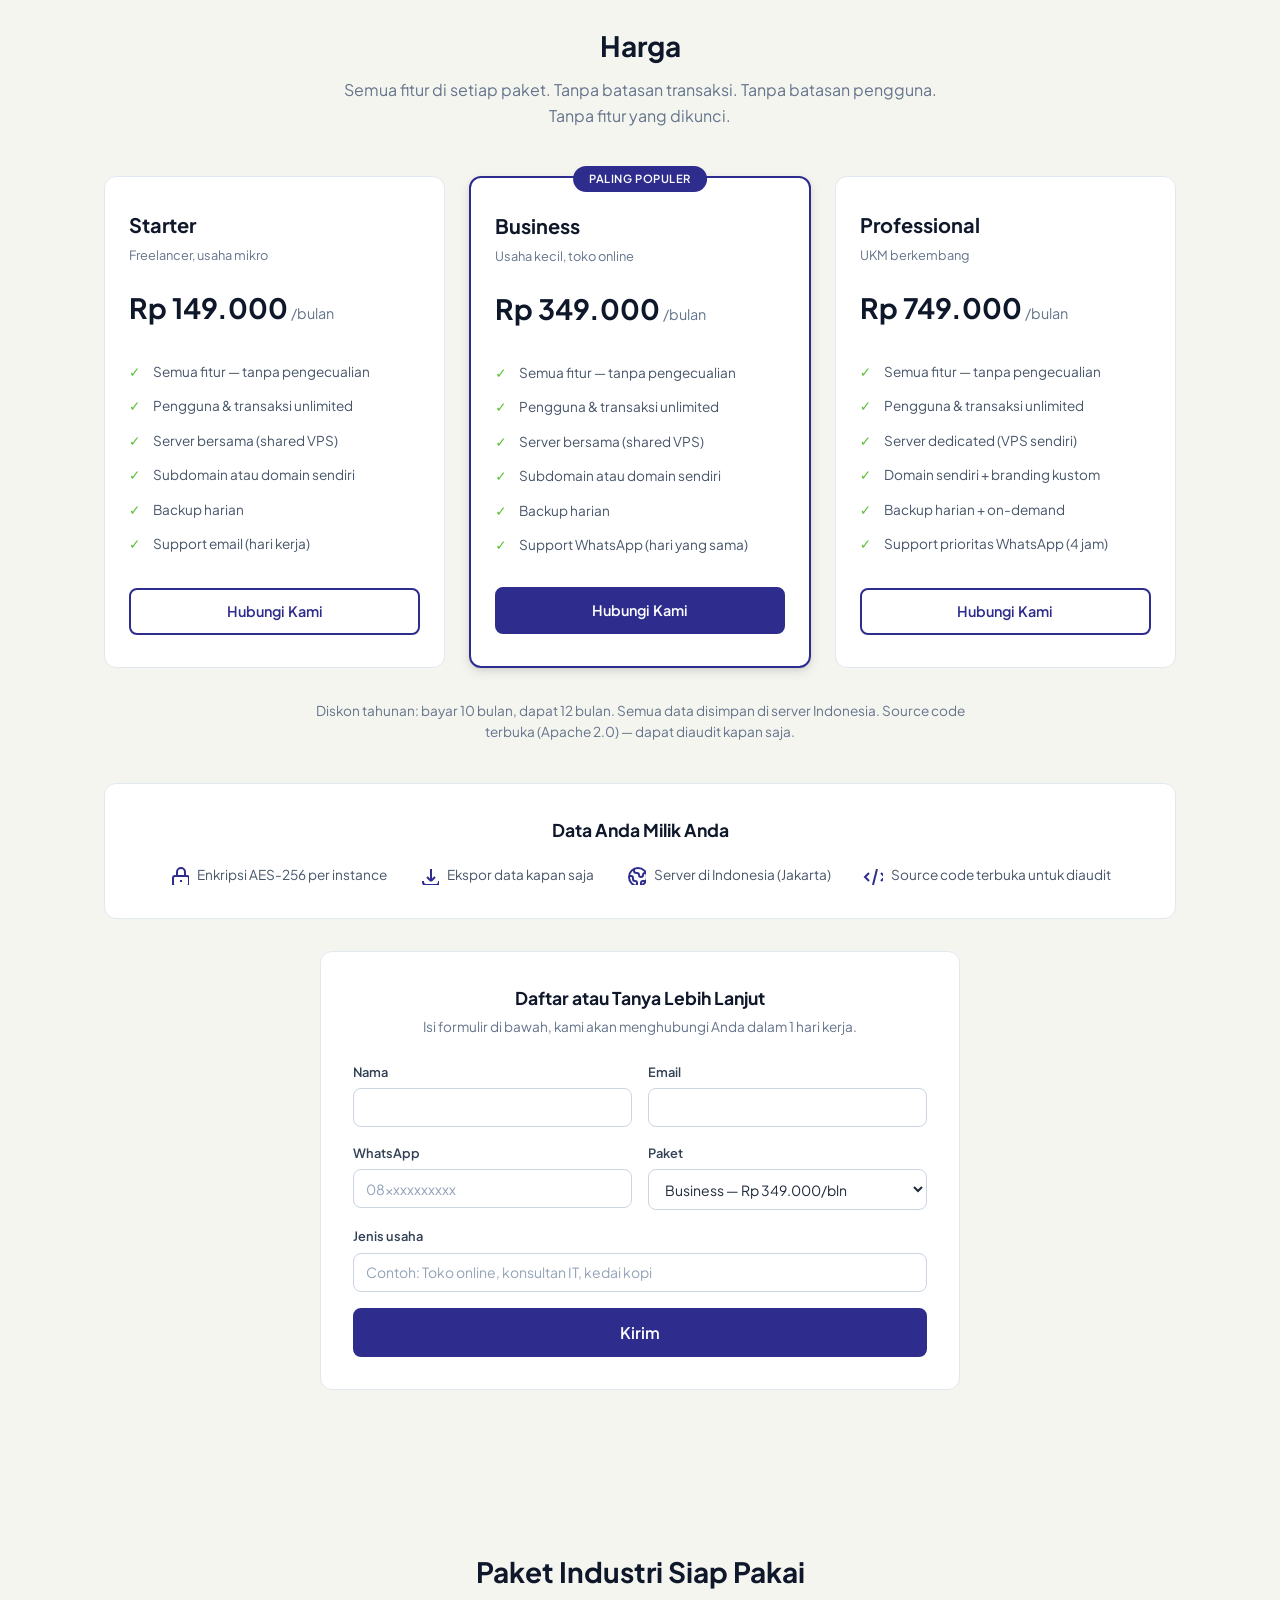
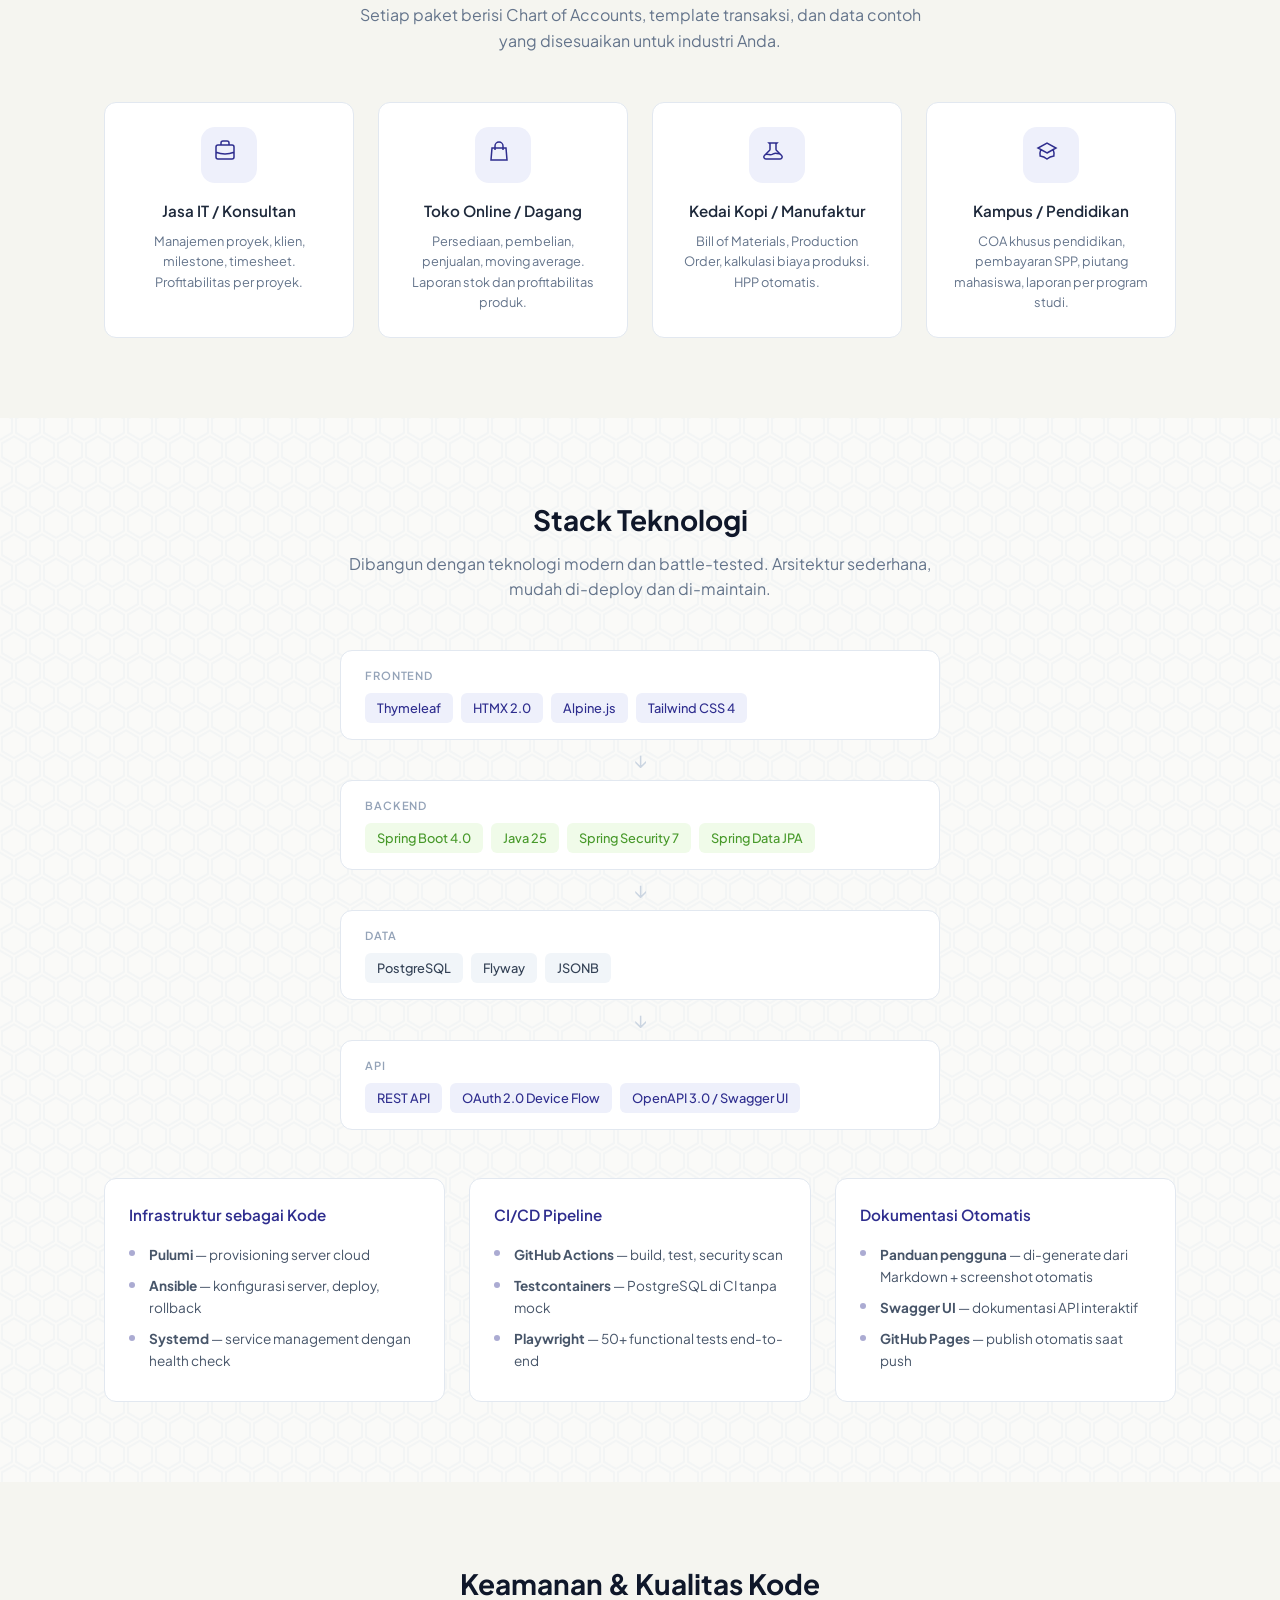
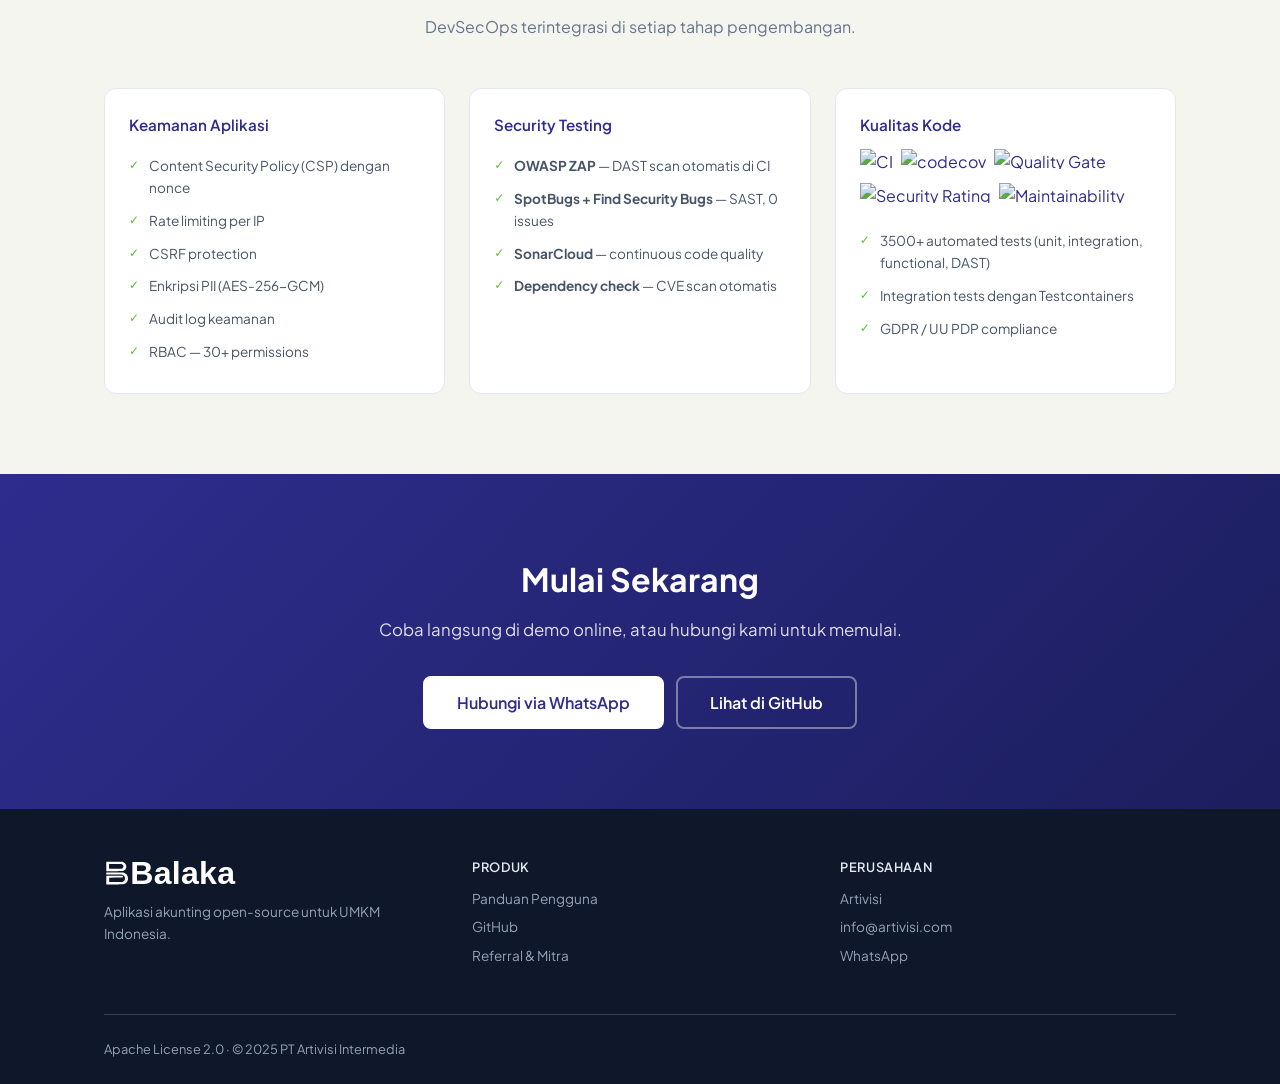
==== commit 1d0ed2b6: "add referral program page and pitch deck slides - referral.html: public page for referrer/partner re" ====
--- a/index.html
+++ b/index.html
@@ -264,7 +264,7 @@
       <p class="pricing-form-sub" data-id="Isi formulir di bawah, kami akan menghubungi Anda dalam 1 hari kerja." data-en="Fill in the form below, we will contact you within 1 business day."></p>
       <form action="https://api.web3forms.com/submit" method="POST" class="pricing-form">
         <!-- TODO: Replace with your Web3Forms access key from https://web3forms.com -->
-        <input type="hidden" name="access_key" value="YOUR_ACCESS_KEY_HERE">
+        <input type="hidden" name="access_key" value="550826d5-de82-4c14-ba1c-d2c6cd1ef58d">
         <input type="hidden" name="subject" value="Pendaftaran Balaka">
         <input type="hidden" name="from_name" value="Balaka Registration">
         <input type="checkbox" name="botcheck" class="hidden" style="display:none">
@@ -496,6 +496,7 @@
         <h4 data-id="Produk" data-en="Product"></h4>
         <a href="https://artivisi.com/balaka/" data-id="Panduan Pengguna" data-en="User Manual"></a>
         <a href="https://github.com/artivisi/balaka">GitHub</a>
+        <a href="/referral.html" data-id="Referral & Mitra" data-en="Referral & Partners"></a>
       </div>
       <div>
         <h4 data-id="Perusahaan" data-en="Company"></h4>
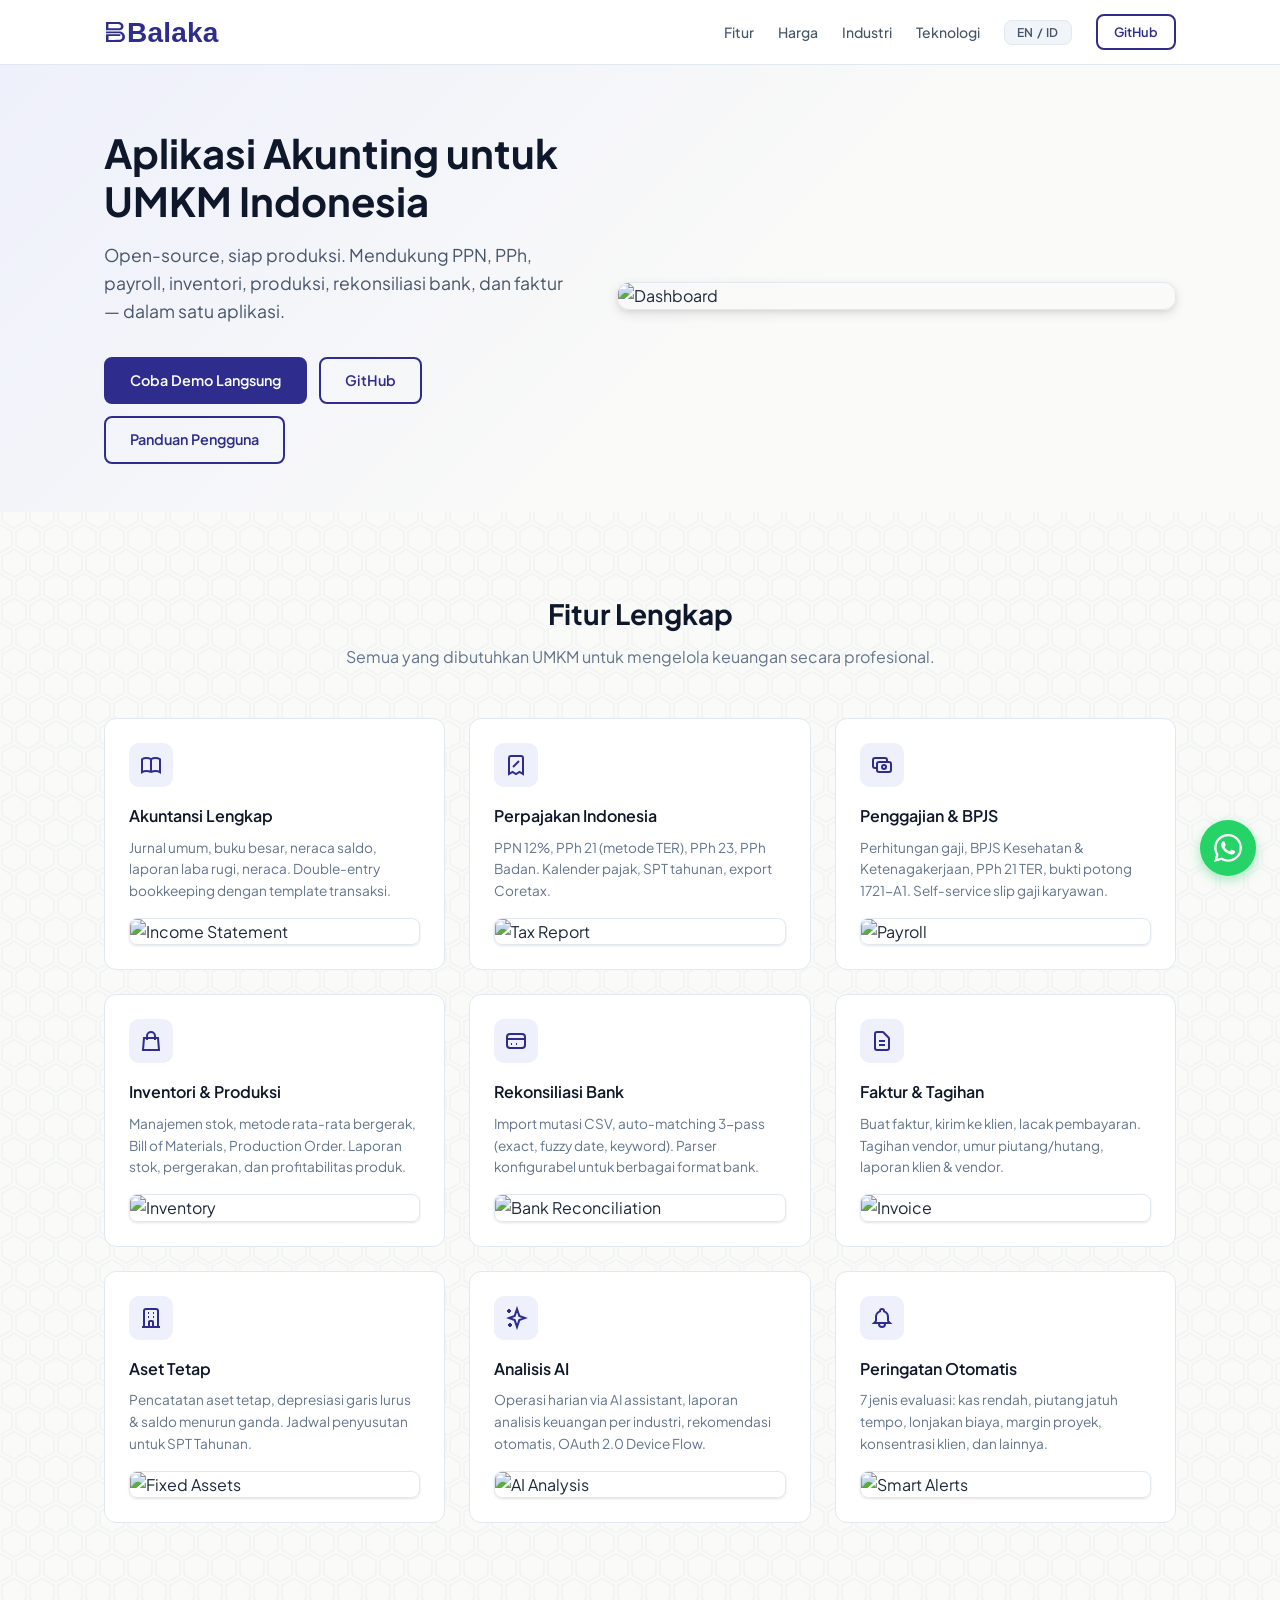
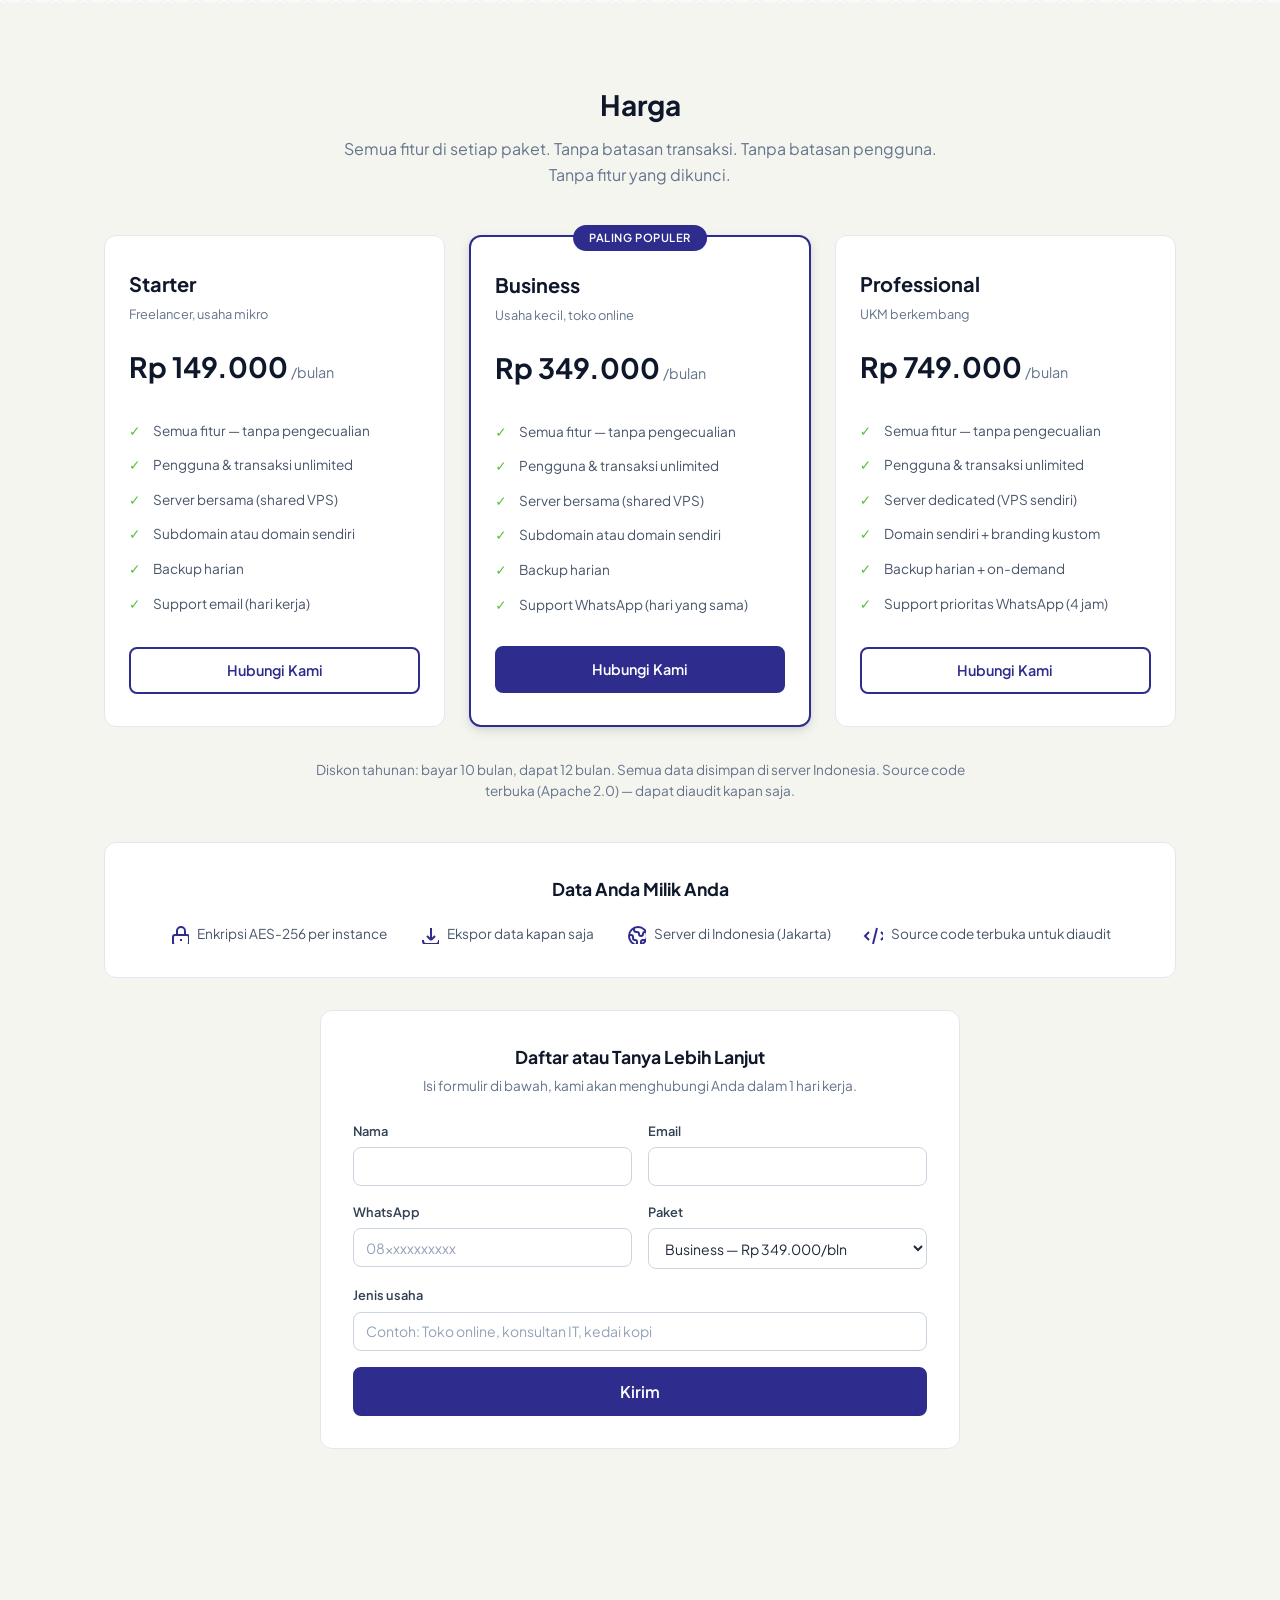
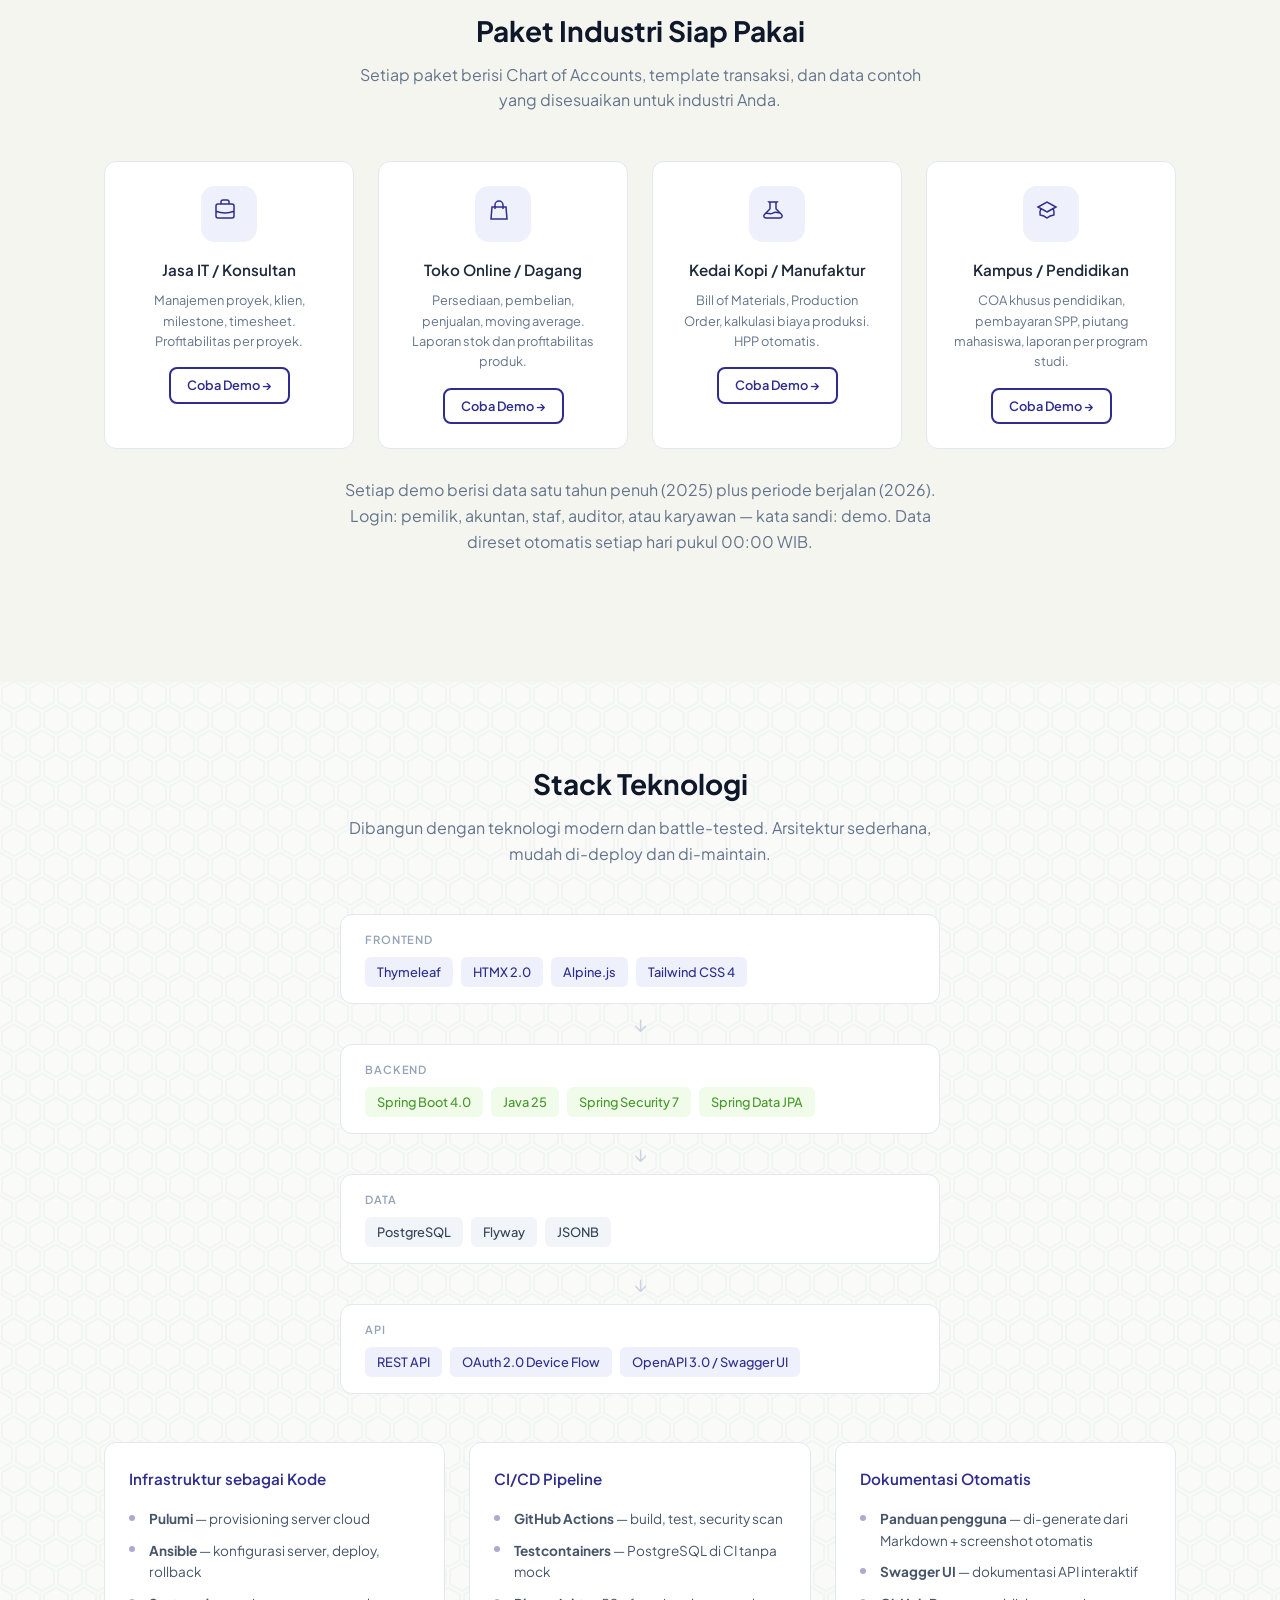
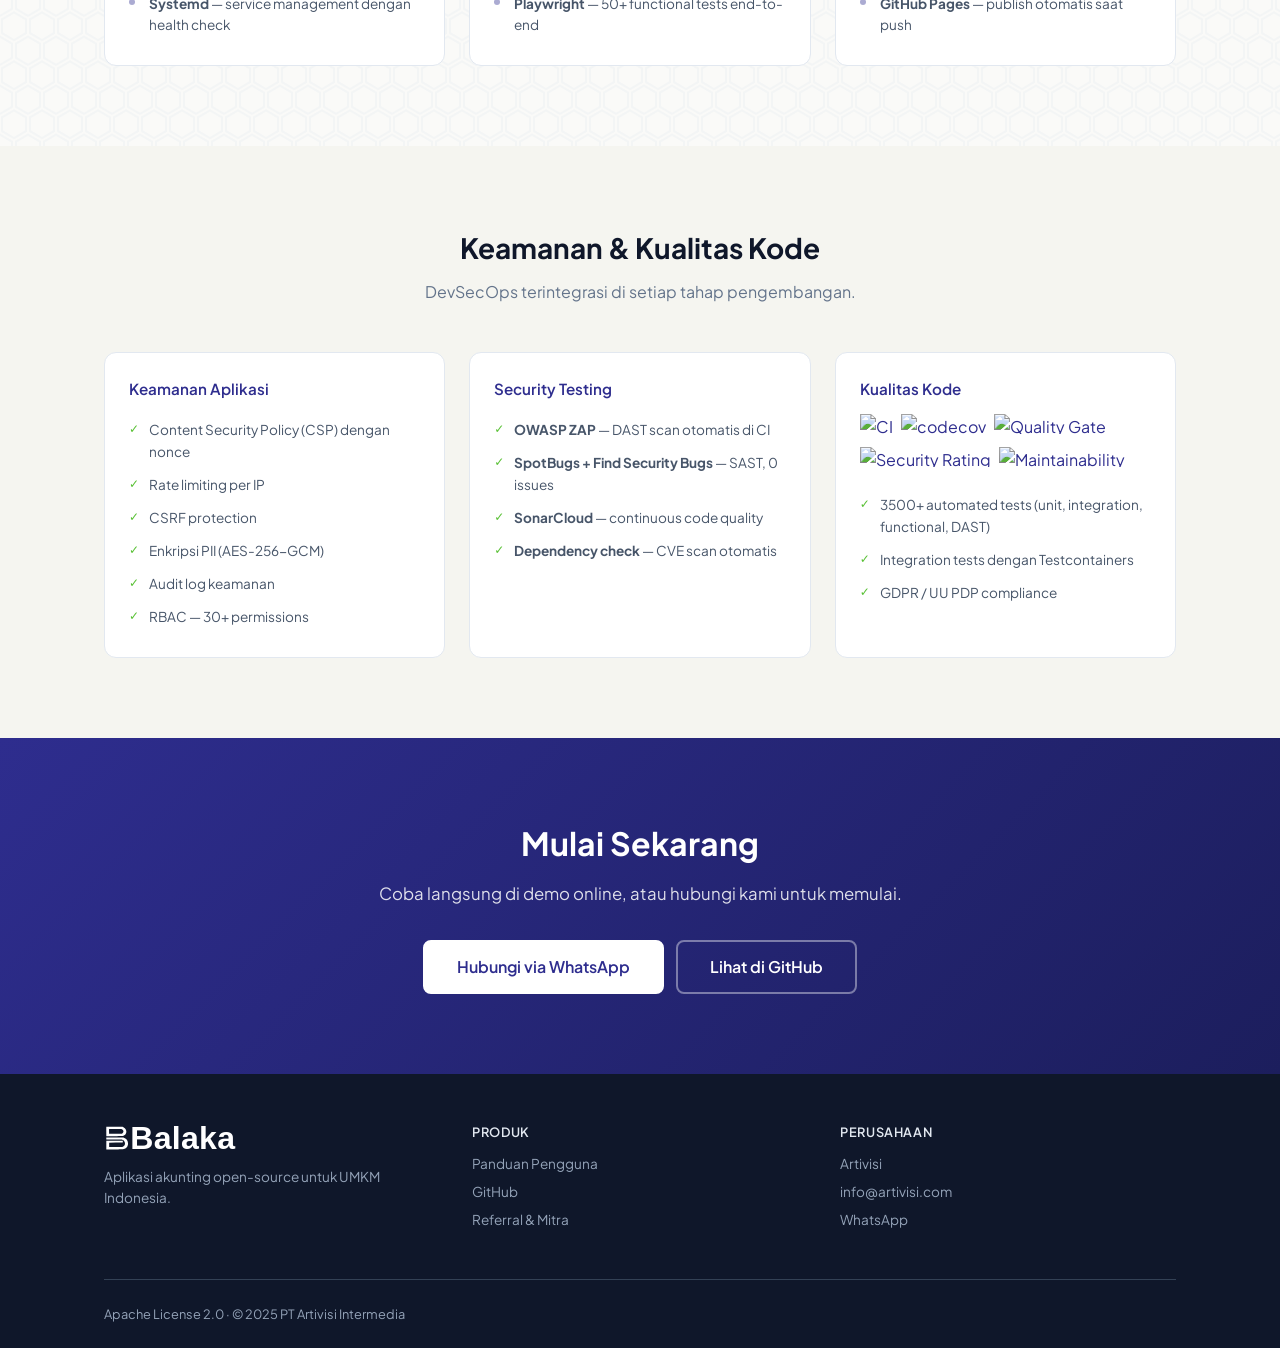
==== commit a387f8e6: "Add live demo instances to landing page and pitch deck Four public demos (konsultan/toko/kafe/kampus" ====
--- a/index.html
+++ b/index.html
@@ -51,7 +51,8 @@
       </h1>
       <p class="hero-sub" data-id="Open-source, siap produksi. Mendukung PPN, PPh, payroll, inventori, produksi, rekonsiliasi bank, dan faktur — dalam satu aplikasi." data-en="Open-source, production-ready. Supports VAT, income tax, payroll, inventory, production, bank reconciliation, and invoicing — in one application."></p>
       <div class="hero-actions">
-        <a href="https://github.com/artivisi/balaka" class="btn btn-primary">GitHub</a>
+        <a href="#industries" class="btn btn-primary" data-id="Coba Demo Langsung" data-en="Try Live Demo"></a>
+        <a href="https://github.com/artivisi/balaka" class="btn btn-outline">GitHub</a>
         <a href="https://artivisi.com/balaka/" class="btn btn-outline" data-id="Panduan Pengguna" data-en="User Manual"></a>
       </div>
     </div>
@@ -320,6 +321,7 @@
         </div>
         <h3 data-id="Jasa IT / Konsultan" data-en="IT / Consulting Services"></h3>
         <p data-id="Manajemen proyek, klien, milestone, timesheet. Profitabilitas per proyek." data-en="Project management, clients, milestones, timesheets. Per-project profitability."></p>
+        <a href="https://konsultan.demo.balaka.id" target="_blank" rel="noopener" class="btn btn-sm btn-outline" style="margin-top:1rem;" data-id="Coba Demo →" data-en="Try Demo →"></a>
       </div>
       <div class="industry-card">
         <div class="industry-icon">
@@ -327,6 +329,7 @@
         </div>
         <h3 data-id="Toko Online / Dagang" data-en="Online Seller / Trading"></h3>
         <p data-id="Persediaan, pembelian, penjualan, moving average. Laporan stok dan profitabilitas produk." data-en="Inventory, purchases, sales, moving average costing. Stock and product profitability reports."></p>
+        <a href="https://toko.demo.balaka.id" target="_blank" rel="noopener" class="btn btn-sm btn-outline" style="margin-top:1rem;" data-id="Coba Demo →" data-en="Try Demo →"></a>
       </div>
       <div class="industry-card">
         <div class="industry-icon">
@@ -334,6 +337,7 @@
         </div>
         <h3 data-id="Kedai Kopi / Manufaktur" data-en="Coffee Shop / Manufacturing"></h3>
         <p data-id="Bill of Materials, Production Order, kalkulasi biaya produksi. HPP otomatis." data-en="Bill of Materials, Production Orders, production cost calculation. Automatic COGS."></p>
+        <a href="https://kafe.demo.balaka.id" target="_blank" rel="noopener" class="btn btn-sm btn-outline" style="margin-top:1rem;" data-id="Coba Demo →" data-en="Try Demo →"></a>
       </div>
       <div class="industry-card">
         <div class="industry-icon">
@@ -341,8 +345,10 @@
         </div>
         <h3 data-id="Kampus / Pendidikan" data-en="Campus / Education"></h3>
         <p data-id="COA khusus pendidikan, pembayaran SPP, piutang mahasiswa, laporan per program studi." data-en="Education-specific COA, tuition payments, student receivables, per-program reports."></p>
-      </div>
-    </div>
+        <a href="https://kampus.demo.balaka.id" target="_blank" rel="noopener" class="btn btn-sm btn-outline" style="margin-top:1rem;" data-id="Coba Demo →" data-en="Try Demo →"></a>
+      </div>
+    </div>
+    <p class="section-sub" style="margin-top:1.75rem;" data-id="Setiap demo berisi data satu tahun penuh (2025) plus periode berjalan (2026). Login: pemilik, akuntan, staf, auditor, atau karyawan — kata sandi: demo. Data direset otomatis setiap hari pukul 00:00 WIB." data-en="Each demo holds a full year of data (2025) plus an ongoing period (2026). Logins: pemilik, akuntan, staf, auditor, or karyawan — password: demo. Data resets daily at 00:00 WIB (UTC+7)."></p>
   </div>
 </section>
 
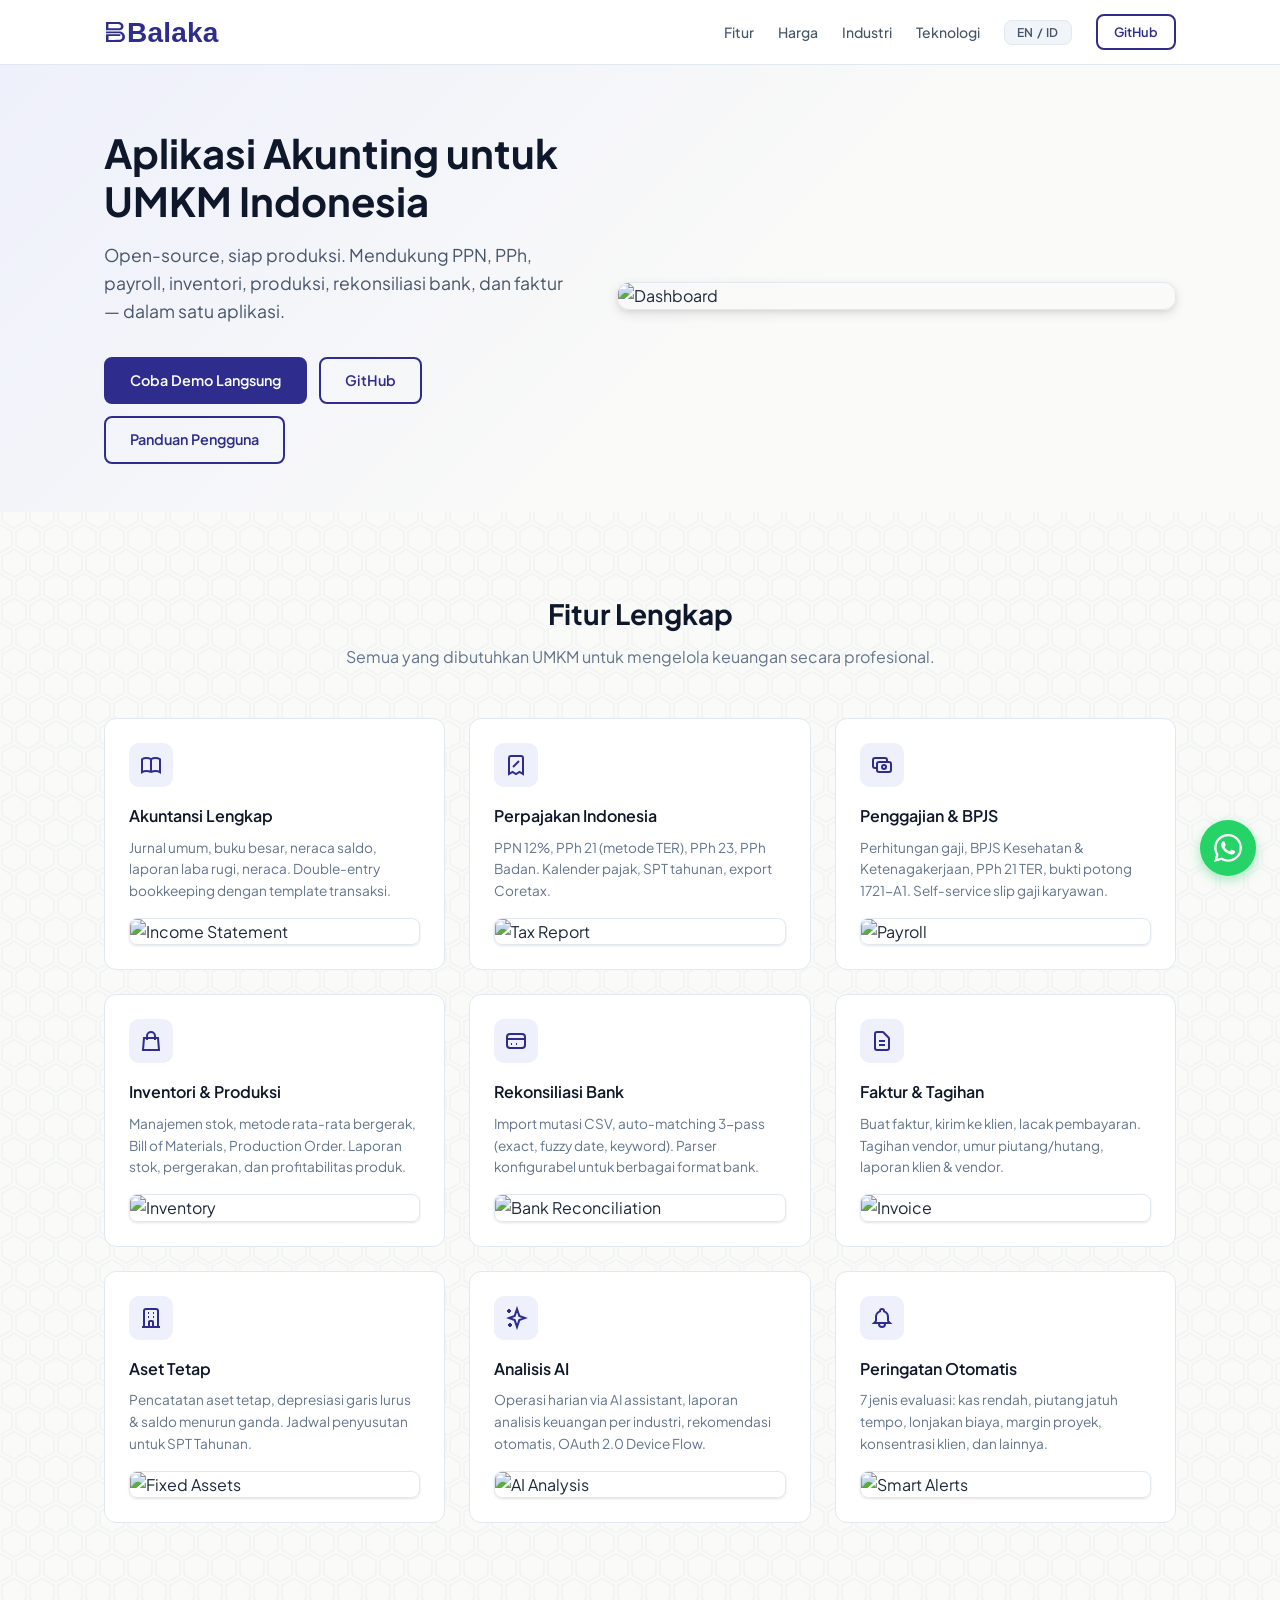
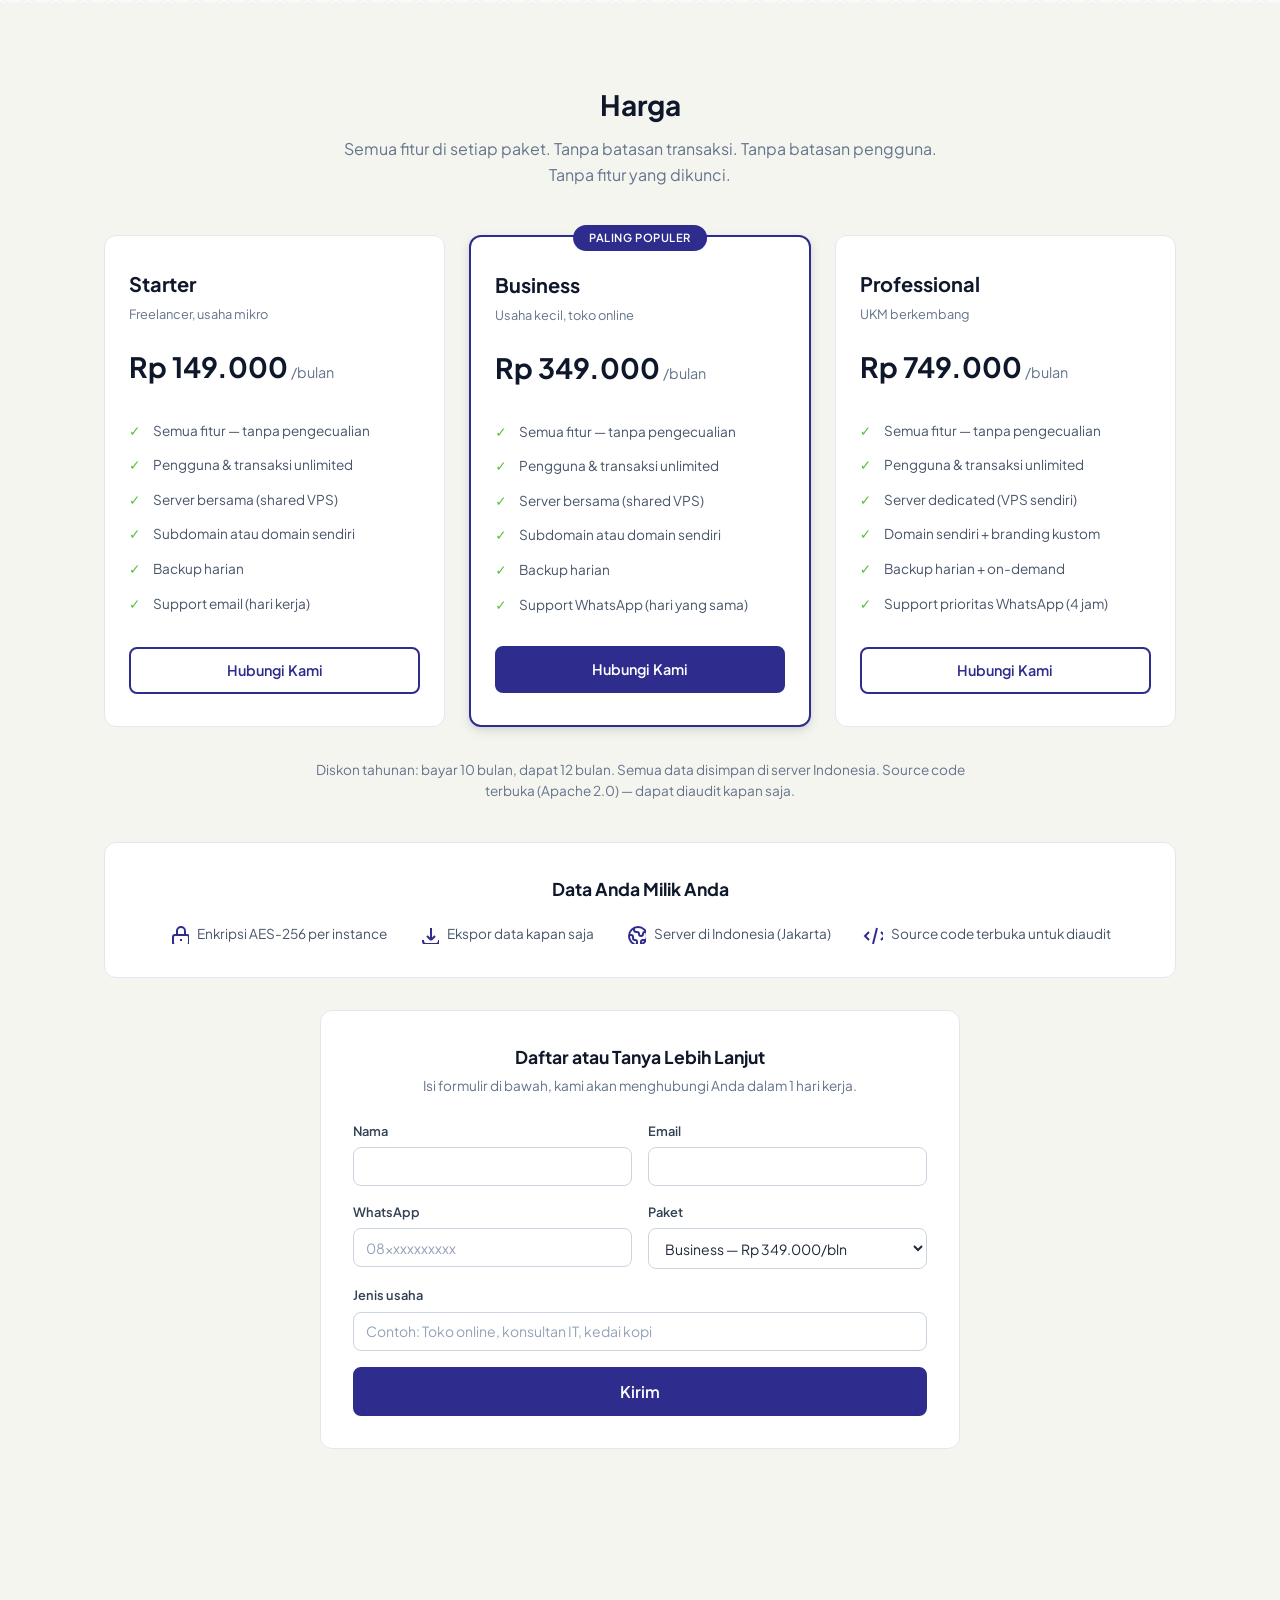
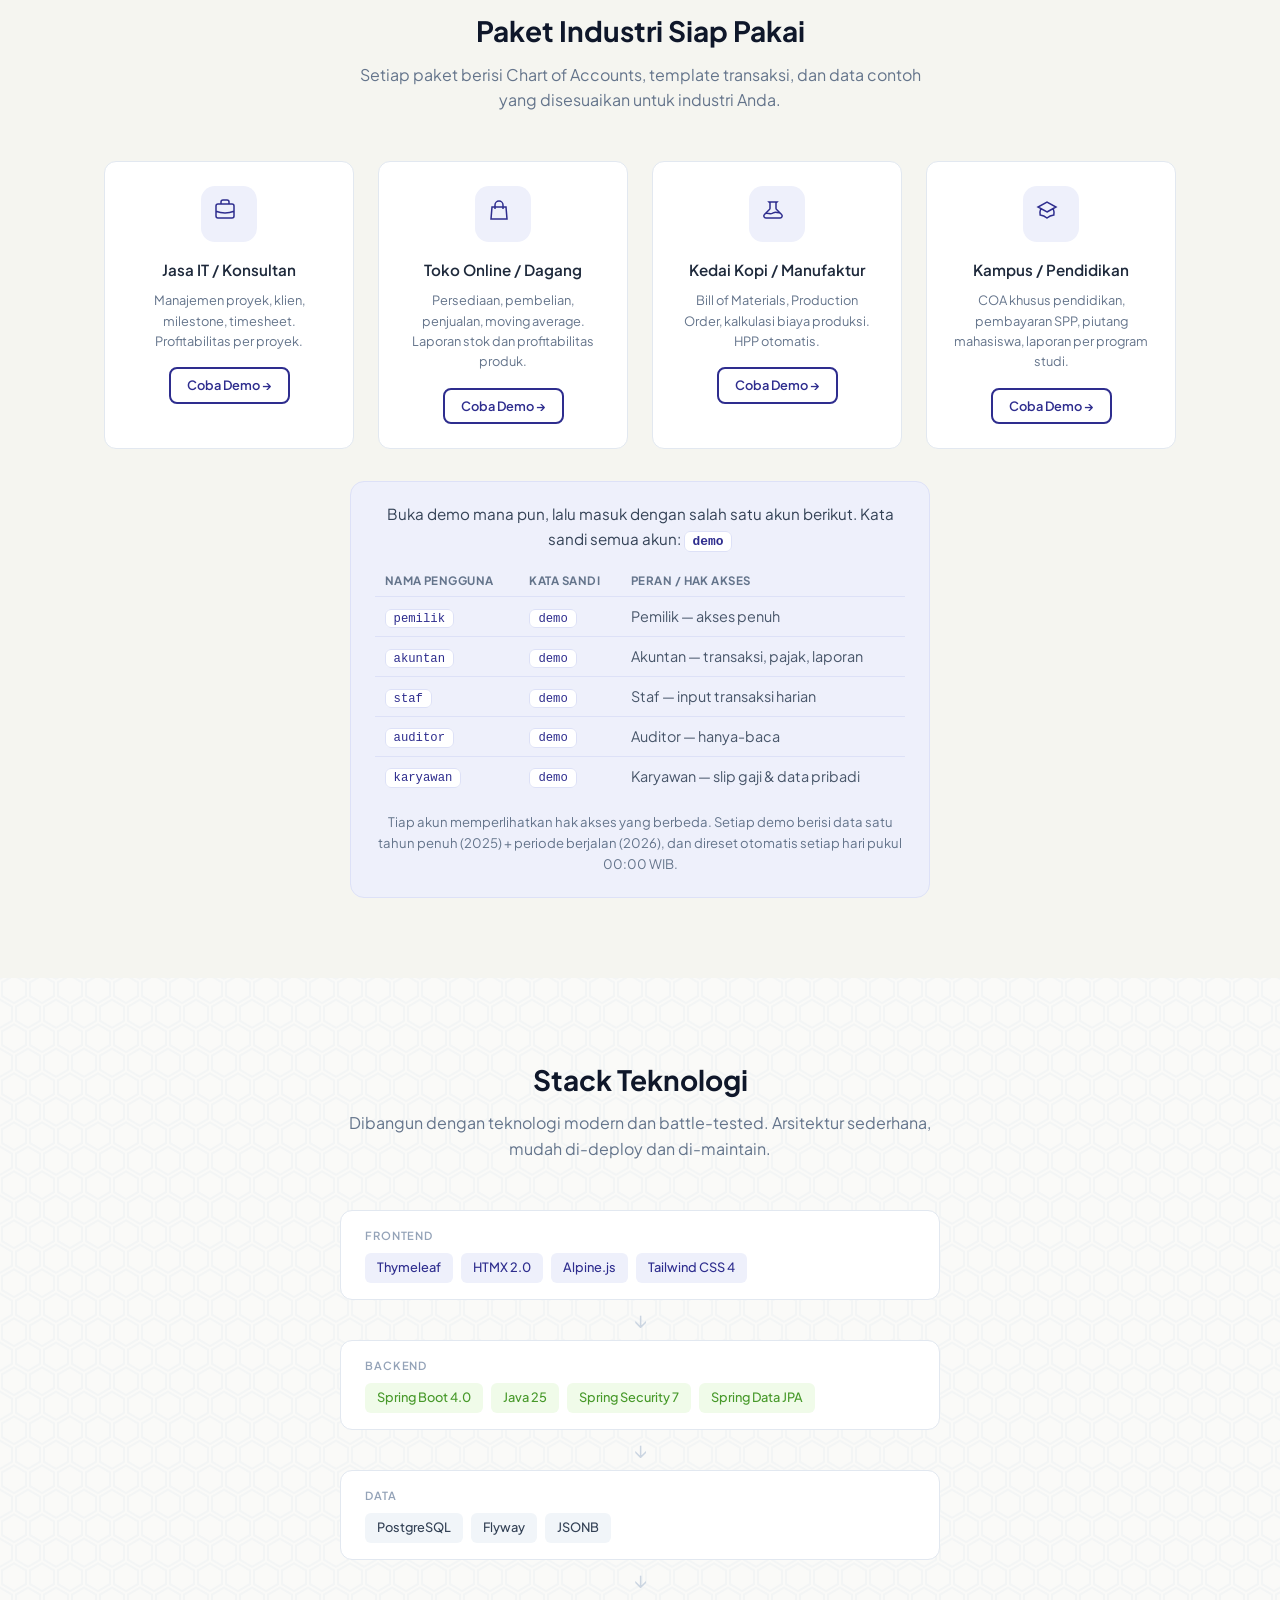
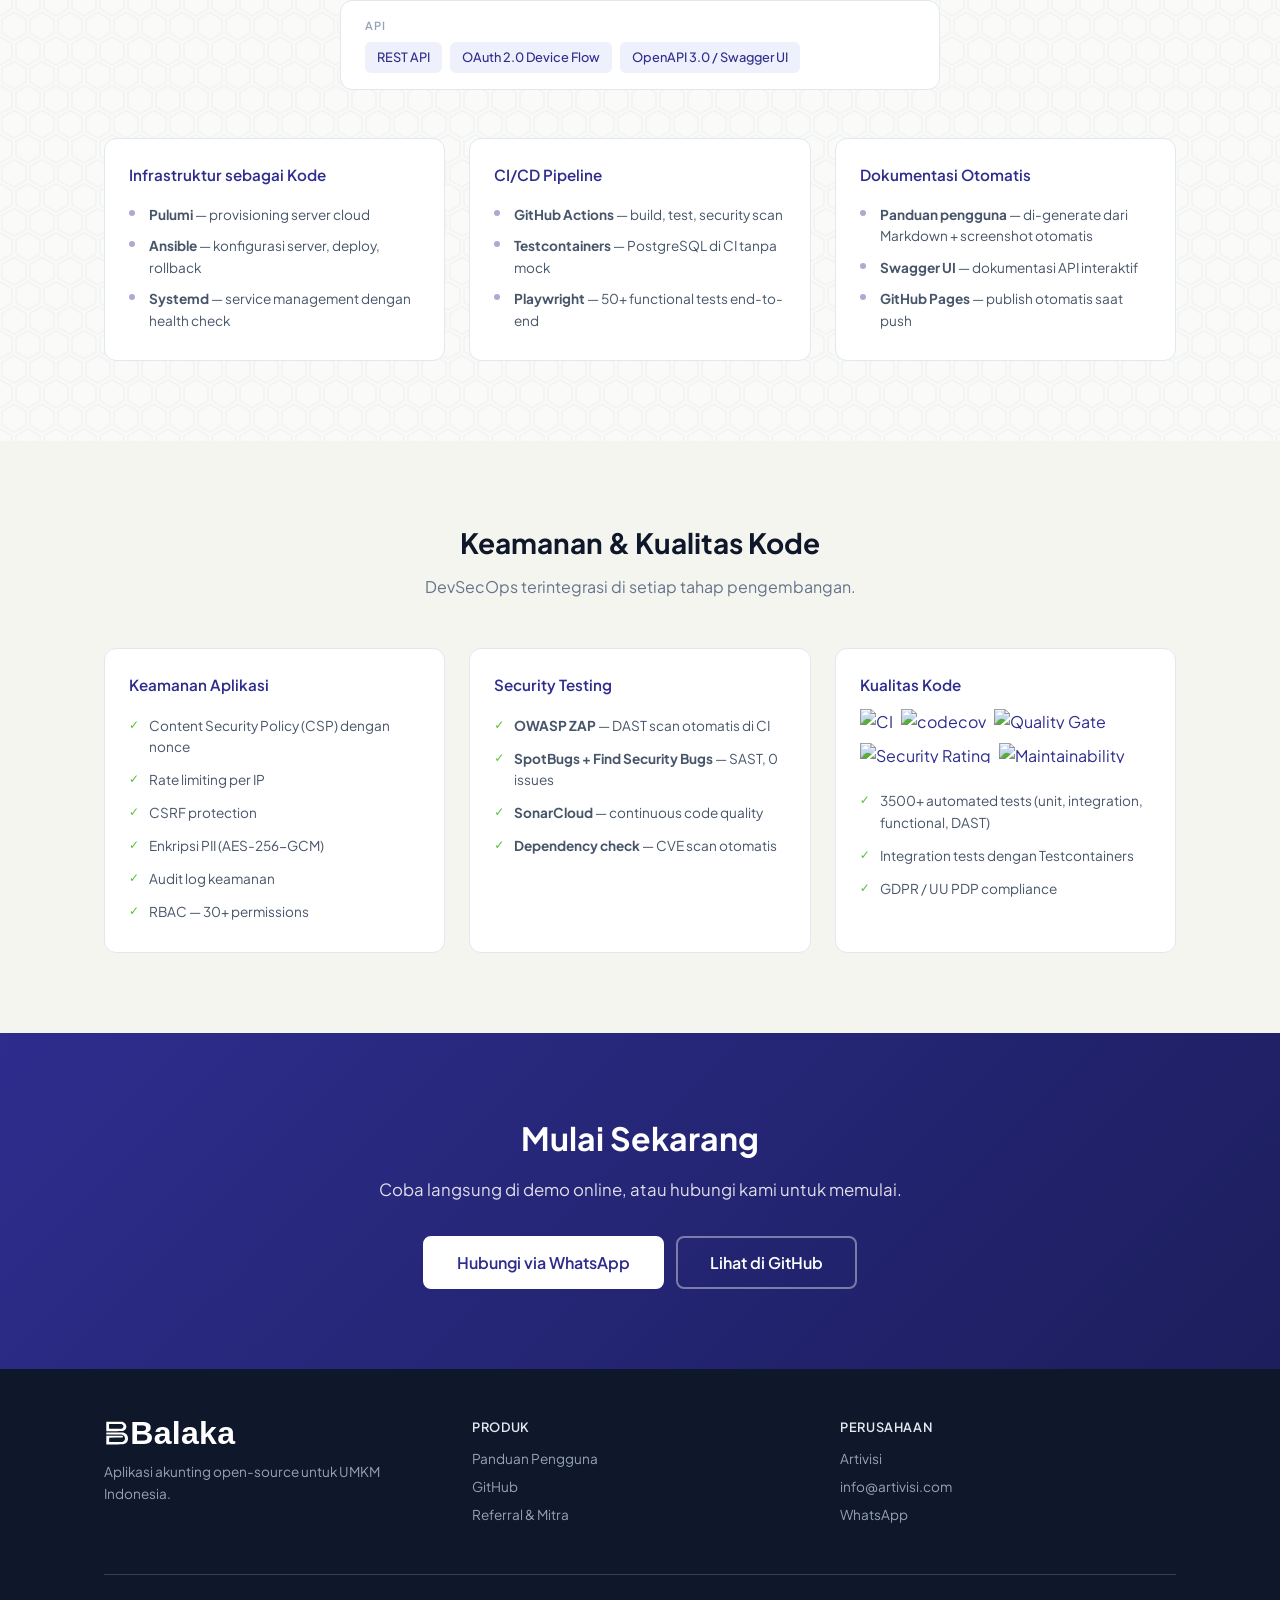
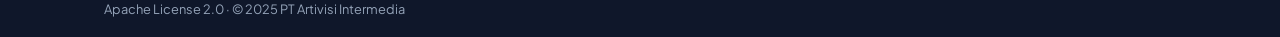
==== commit 25eb5717: "Make demo login credentials clearer and more instructional Landing: replace the dense one-line note " ====
--- a/index.html
+++ b/index.html
@@ -348,7 +348,22 @@
         <a href="https://kampus.demo.balaka.id" target="_blank" rel="noopener" class="btn btn-sm btn-outline" style="margin-top:1rem;" data-id="Coba Demo →" data-en="Try Demo →"></a>
       </div>
     </div>
-    <p class="section-sub" style="margin-top:1.75rem;" data-id="Setiap demo berisi data satu tahun penuh (2025) plus periode berjalan (2026). Login: pemilik, akuntan, staf, auditor, atau karyawan — kata sandi: demo. Data direset otomatis setiap hari pukul 00:00 WIB." data-en="Each demo holds a full year of data (2025) plus an ongoing period (2026). Logins: pemilik, akuntan, staf, auditor, or karyawan — password: demo. Data resets daily at 00:00 WIB (UTC+7)."></p>
+    <div class="demo-creds">
+      <p class="demo-creds-lead"><span data-id="Buka demo mana pun, lalu masuk dengan salah satu akun berikut. Kata sandi semua akun:" data-en="Open any demo, then sign in with one of these accounts. Password for every account:"></span> <code class="demo-pass">demo</code></p>
+      <table class="demo-creds-table">
+        <tr>
+          <th data-id="Nama pengguna" data-en="Username"></th>
+          <th data-id="Kata sandi" data-en="Password"></th>
+          <th data-id="Peran / hak akses" data-en="Role / access"></th>
+        </tr>
+        <tr><td><code>pemilik</code></td><td><code>demo</code></td><td data-id="Pemilik — akses penuh" data-en="Owner — full access"></td></tr>
+        <tr><td><code>akuntan</code></td><td><code>demo</code></td><td data-id="Akuntan — transaksi, pajak, laporan" data-en="Accountant — transactions, tax, reports"></td></tr>
+        <tr><td><code>staf</code></td><td><code>demo</code></td><td data-id="Staf — input transaksi harian" data-en="Staff — daily transaction entry"></td></tr>
+        <tr><td><code>auditor</code></td><td><code>demo</code></td><td data-id="Auditor — hanya-baca" data-en="Auditor — read-only"></td></tr>
+        <tr><td><code>karyawan</code></td><td><code>demo</code></td><td data-id="Karyawan — slip gaji &amp; data pribadi" data-en="Employee — payslips &amp; personal data"></td></tr>
+      </table>
+      <p class="demo-creds-note" data-id="Tiap akun memperlihatkan hak akses yang berbeda. Setiap demo berisi data satu tahun penuh (2025) + periode berjalan (2026), dan direset otomatis setiap hari pukul 00:00 WIB." data-en="Each account shows a different access level. Every demo holds a full year of data (2025) + an ongoing period (2026), and resets automatically every day at 00:00 WIB (UTC+7)."></p>
+    </div>
   </div>
 </section>
 
--- a/style.css
+++ b/style.css
@@ -796,3 +796,63 @@
   /* Footer — already dark, just deepen slightly to differentiate */
   .footer { background: #080b10; }
 }
+
+/* Demo credentials card (industries section) */
+.demo-creds {
+  max-width: 580px;
+  margin: 2rem auto 0;
+  padding: 1.25rem 1.5rem 1.4rem;
+  background: var(--brand-50);
+  border: 1px solid var(--brand-100);
+  border-radius: 14px;
+  text-align: left;
+}
+.demo-creds-lead {
+  margin: 0 0 0.9rem;
+  text-align: center;
+  color: var(--slate-700);
+  font-size: 0.95rem;
+}
+.demo-creds-table { width: 100%; border-collapse: collapse; font-size: 0.9rem; }
+.demo-creds-table th {
+  text-align: left;
+  padding: 0.35rem 0.6rem;
+  border-bottom: 1px solid var(--brand-100);
+  color: var(--slate-500);
+  font-size: 0.72rem;
+  font-weight: 700;
+  text-transform: uppercase;
+  letter-spacing: 0.04em;
+}
+.demo-creds-table td {
+  padding: 0.45rem 0.6rem;
+  border-bottom: 1px solid var(--brand-100);
+  color: var(--slate-600);
+  vertical-align: middle;
+}
+.demo-creds-table tr:last-child td { border-bottom: none; }
+.demo-creds code {
+  font-family: ui-monospace, SFMono-Regular, Menlo, Consolas, monospace;
+  background: #fff;
+  border: 1px solid var(--brand-100);
+  border-radius: 6px;
+  padding: 0.12rem 0.5rem;
+  font-size: 0.85em;
+  color: var(--brand);
+}
+.demo-creds .demo-pass { font-weight: 700; }
+.demo-creds-note {
+  margin: 0.95rem 0 0;
+  text-align: center;
+  font-size: 0.82rem;
+  color: var(--slate-500);
+}
+
+@media (prefers-color-scheme: dark) {
+  .demo-creds { background: #1a1f2b; border-color: #2a3040; }
+  .demo-creds-lead { color: #c0c8d4; }
+  .demo-creds-table th { color: #8090a4; border-color: #2a3040; }
+  .demo-creds-table td { color: #b8c0cc; border-color: #2a3040; }
+  .demo-creds code { background: #0f1320; border-color: #2a3040; color: #9aa6e8; }
+  .demo-creds-note { color: #8090a4; }
+}
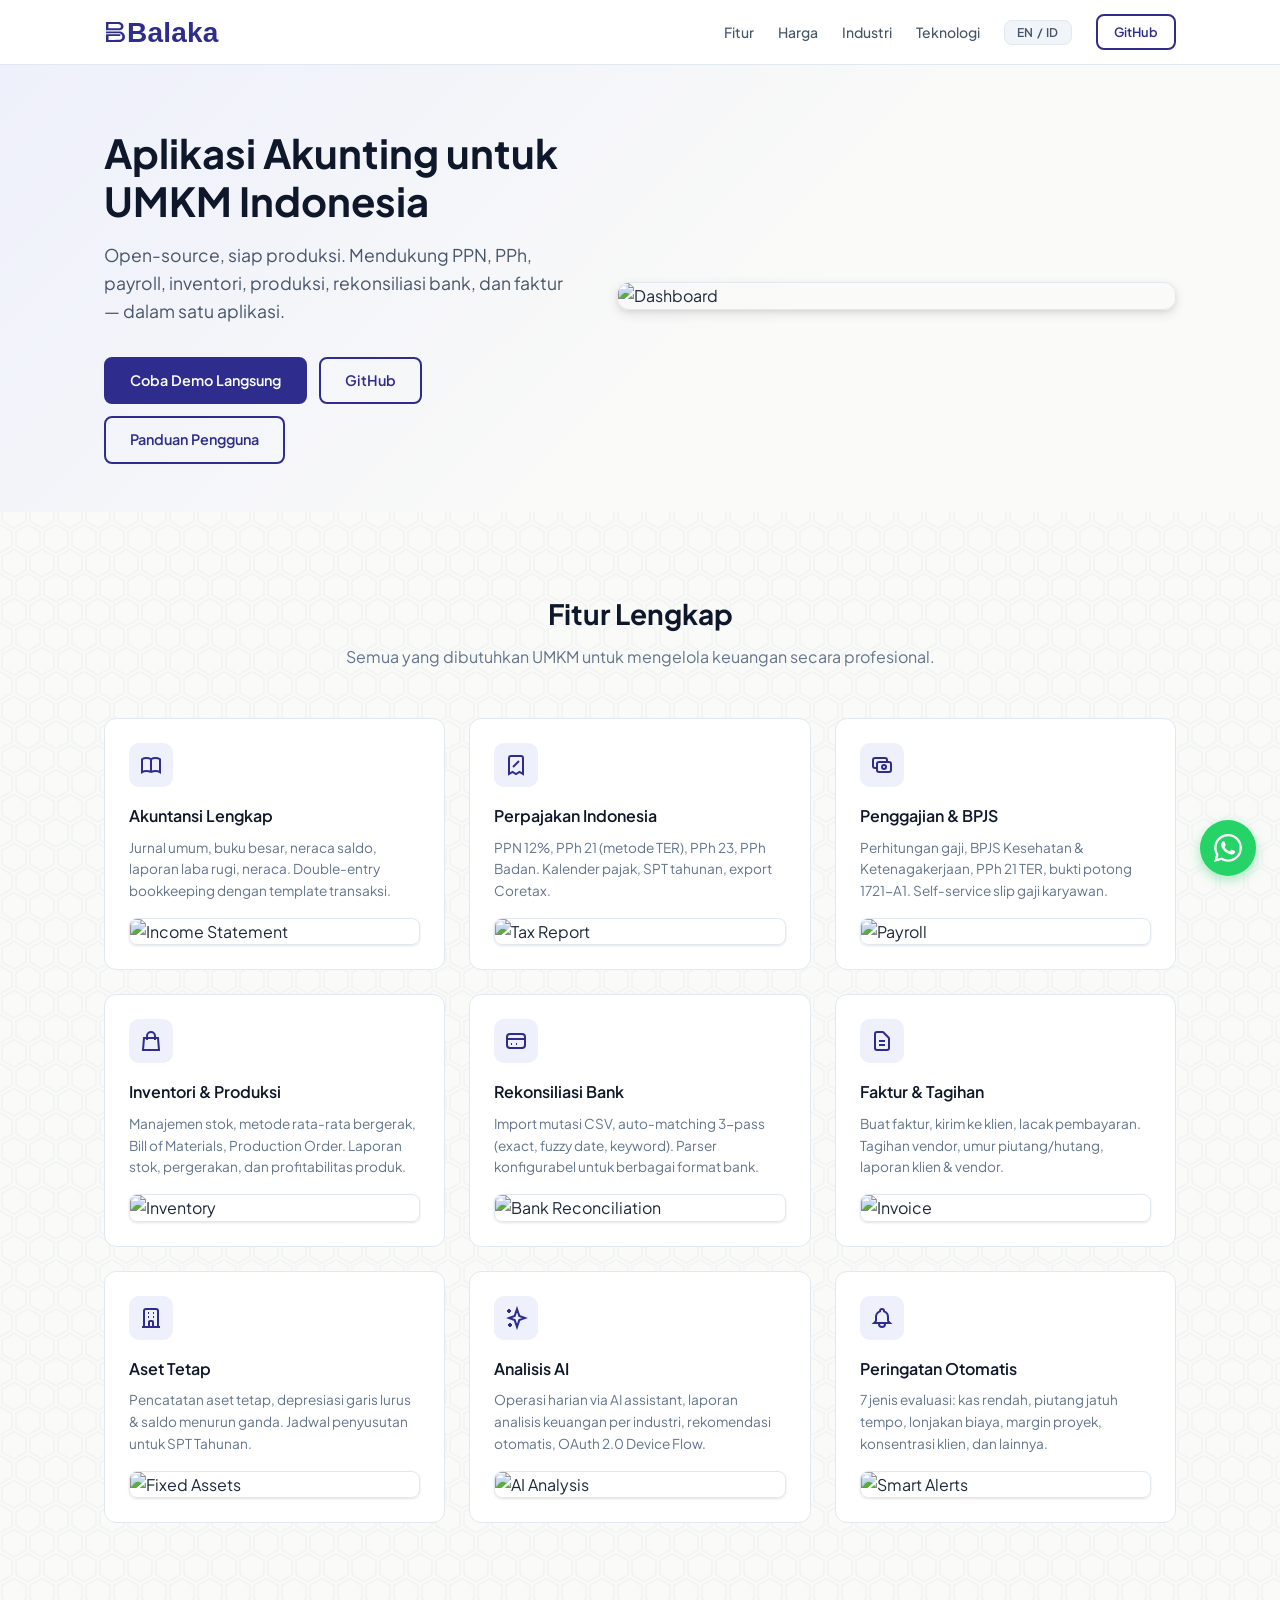
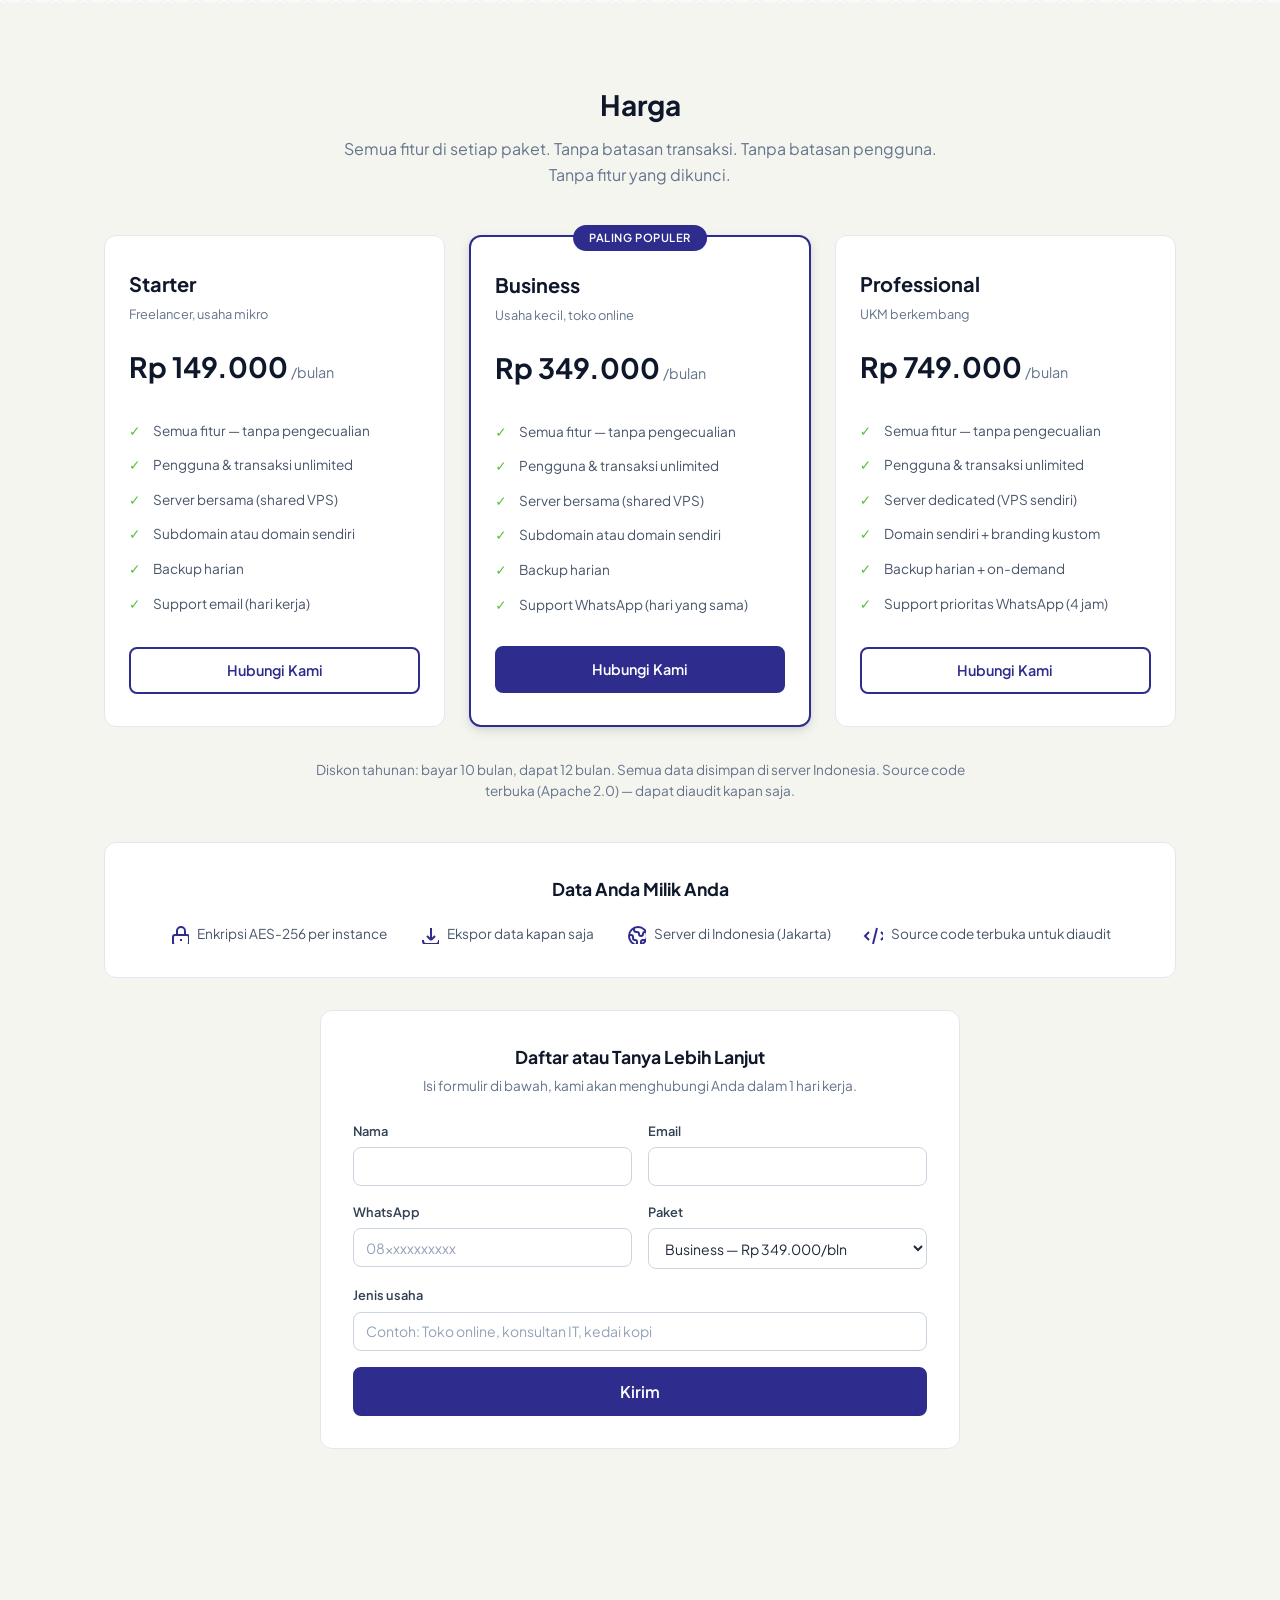
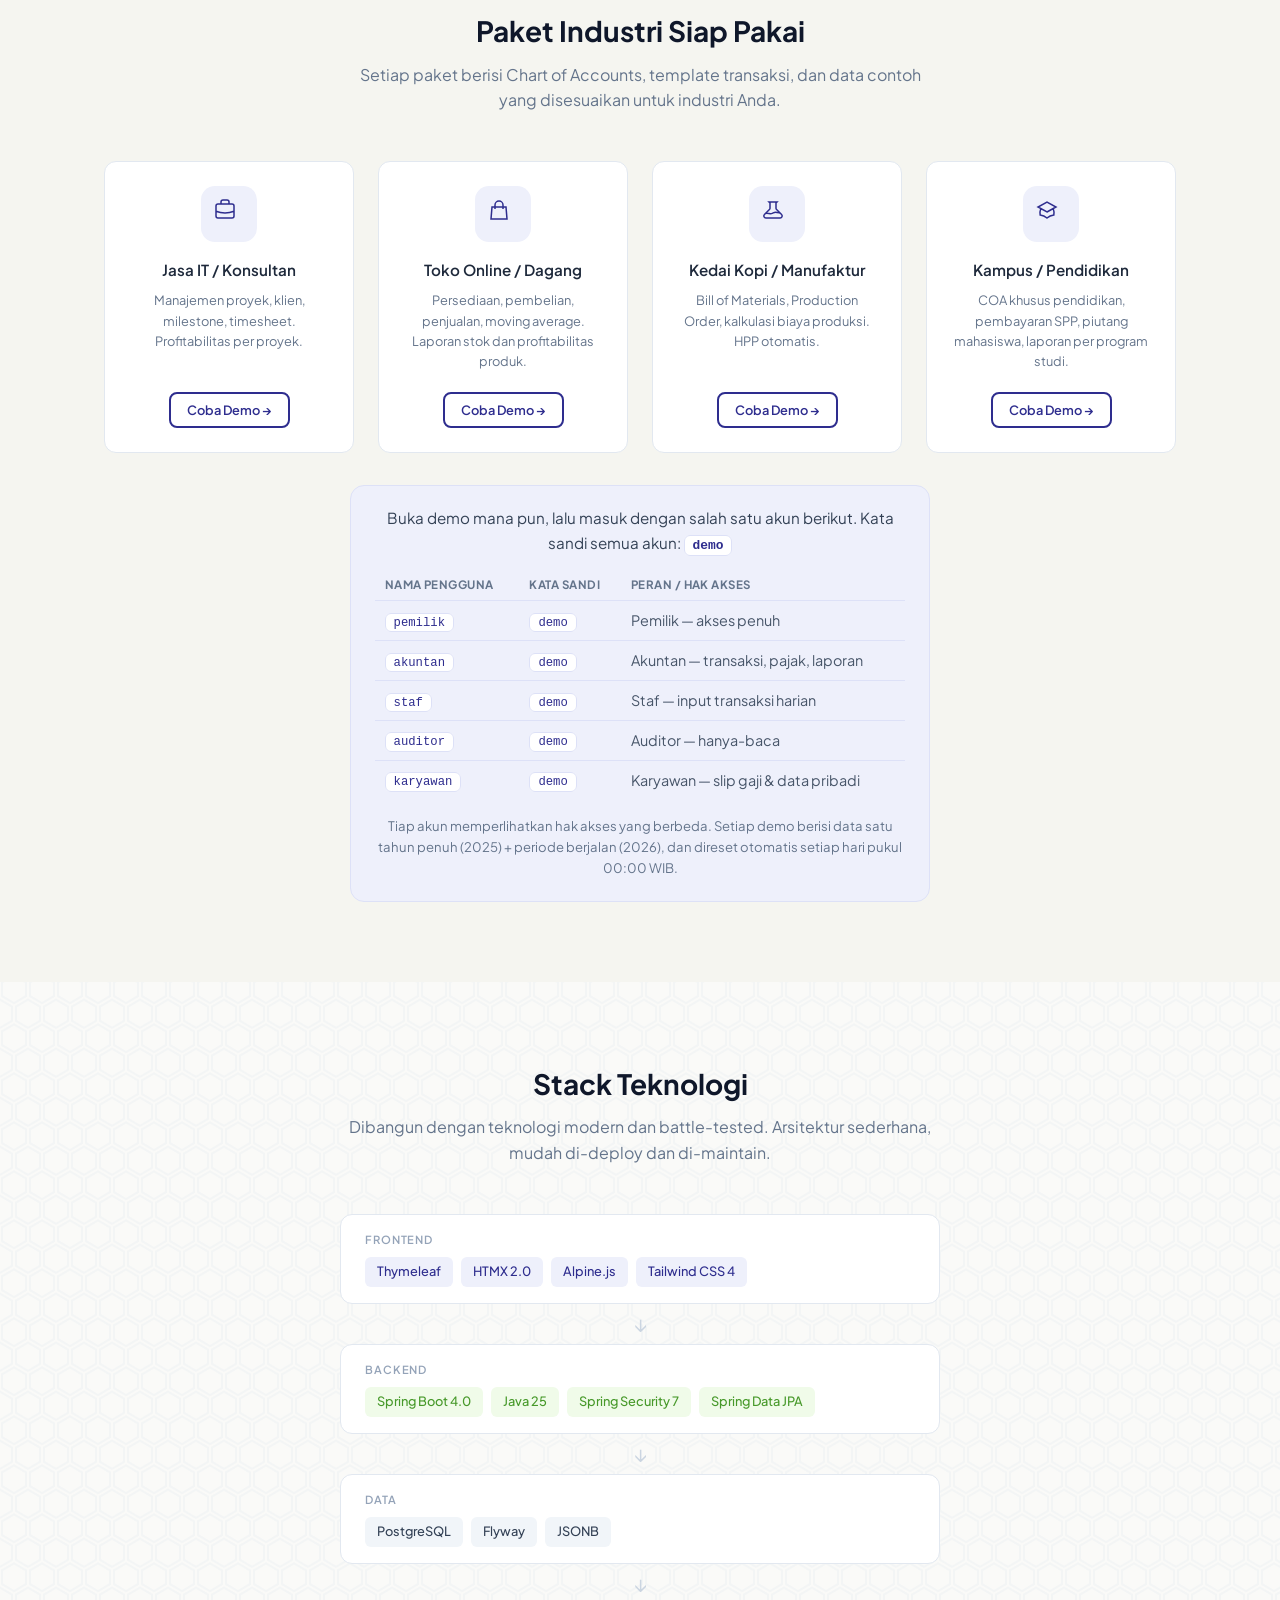
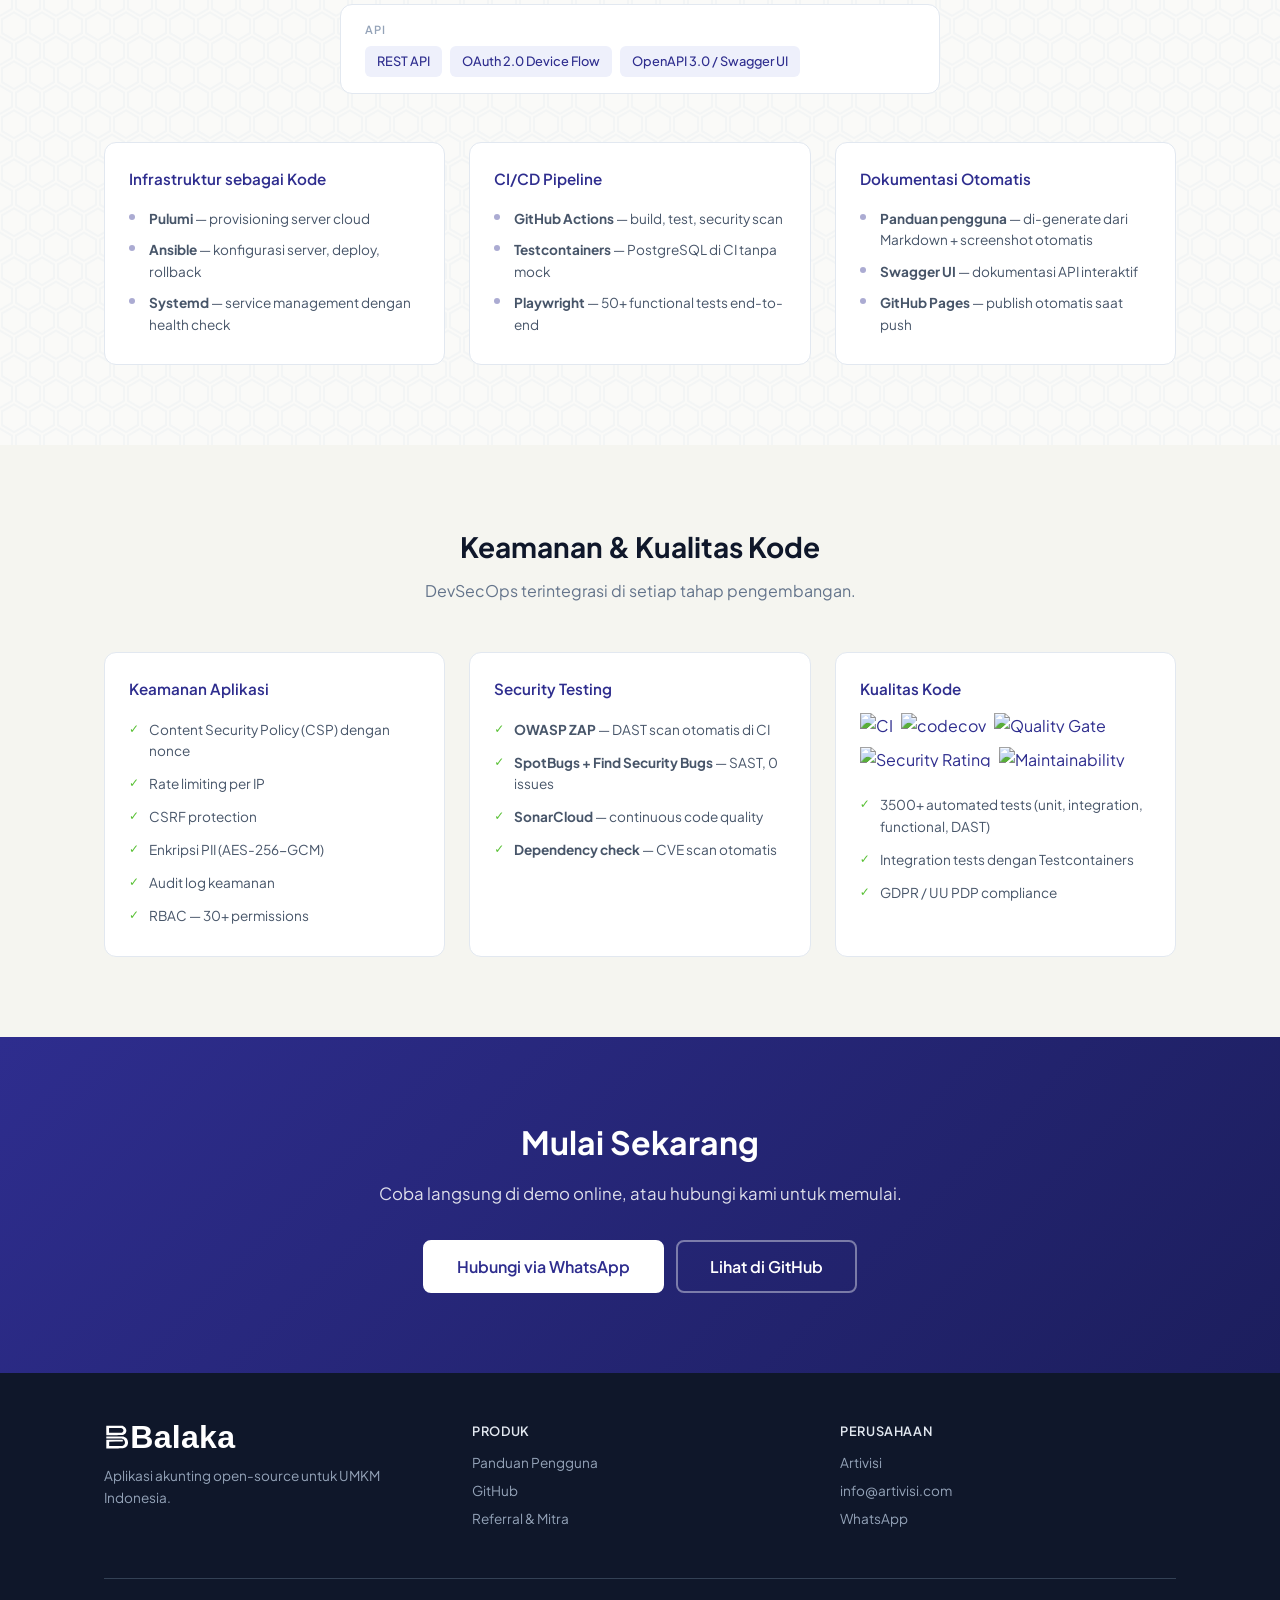
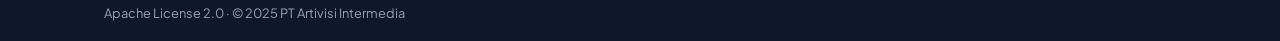
==== commit e0f37d2a: "Align industry-card demo buttons to the bottom Cards are equal height (grid) but the demo button sat" ====
--- a/index.html
+++ b/index.html
@@ -321,7 +321,7 @@
         </div>
         <h3 data-id="Jasa IT / Konsultan" data-en="IT / Consulting Services"></h3>
         <p data-id="Manajemen proyek, klien, milestone, timesheet. Profitabilitas per proyek." data-en="Project management, clients, milestones, timesheets. Per-project profitability."></p>
-        <a href="https://konsultan.demo.balaka.id" target="_blank" rel="noopener" class="btn btn-sm btn-outline" style="margin-top:1rem;" data-id="Coba Demo →" data-en="Try Demo →"></a>
+        <a href="https://konsultan.demo.balaka.id" target="_blank" rel="noopener" class="btn btn-sm btn-outline industry-demo" data-id="Coba Demo →" data-en="Try Demo →"></a>
       </div>
       <div class="industry-card">
         <div class="industry-icon">
@@ -329,7 +329,7 @@
         </div>
         <h3 data-id="Toko Online / Dagang" data-en="Online Seller / Trading"></h3>
         <p data-id="Persediaan, pembelian, penjualan, moving average. Laporan stok dan profitabilitas produk." data-en="Inventory, purchases, sales, moving average costing. Stock and product profitability reports."></p>
-        <a href="https://toko.demo.balaka.id" target="_blank" rel="noopener" class="btn btn-sm btn-outline" style="margin-top:1rem;" data-id="Coba Demo →" data-en="Try Demo →"></a>
+        <a href="https://toko.demo.balaka.id" target="_blank" rel="noopener" class="btn btn-sm btn-outline industry-demo" data-id="Coba Demo →" data-en="Try Demo →"></a>
       </div>
       <div class="industry-card">
         <div class="industry-icon">
@@ -337,7 +337,7 @@
         </div>
         <h3 data-id="Kedai Kopi / Manufaktur" data-en="Coffee Shop / Manufacturing"></h3>
         <p data-id="Bill of Materials, Production Order, kalkulasi biaya produksi. HPP otomatis." data-en="Bill of Materials, Production Orders, production cost calculation. Automatic COGS."></p>
-        <a href="https://kafe.demo.balaka.id" target="_blank" rel="noopener" class="btn btn-sm btn-outline" style="margin-top:1rem;" data-id="Coba Demo →" data-en="Try Demo →"></a>
+        <a href="https://kafe.demo.balaka.id" target="_blank" rel="noopener" class="btn btn-sm btn-outline industry-demo" data-id="Coba Demo →" data-en="Try Demo →"></a>
       </div>
       <div class="industry-card">
         <div class="industry-icon">
@@ -345,7 +345,7 @@
         </div>
         <h3 data-id="Kampus / Pendidikan" data-en="Campus / Education"></h3>
         <p data-id="COA khusus pendidikan, pembayaran SPP, piutang mahasiswa, laporan per program studi." data-en="Education-specific COA, tuition payments, student receivables, per-program reports."></p>
-        <a href="https://kampus.demo.balaka.id" target="_blank" rel="noopener" class="btn btn-sm btn-outline" style="margin-top:1rem;" data-id="Coba Demo →" data-en="Try Demo →"></a>
+        <a href="https://kampus.demo.balaka.id" target="_blank" rel="noopener" class="btn btn-sm btn-outline industry-demo" data-id="Coba Demo →" data-en="Try Demo →"></a>
       </div>
     </div>
     <div class="demo-creds">
--- a/style.css
+++ b/style.css
@@ -252,7 +252,12 @@
   border-radius: var(--radius);
   padding: 1.5rem;
   text-align: center;
-}
+  display: flex;
+  flex-direction: column;
+}
+/* pin the demo button to the bottom so it aligns across cards of unequal text height */
+.industry-demo { margin-top: auto; align-self: center; }
+.industry-card p { margin-bottom: 1.25rem; }
 .industry-icon {
   width: 56px;
   height: 56px;
